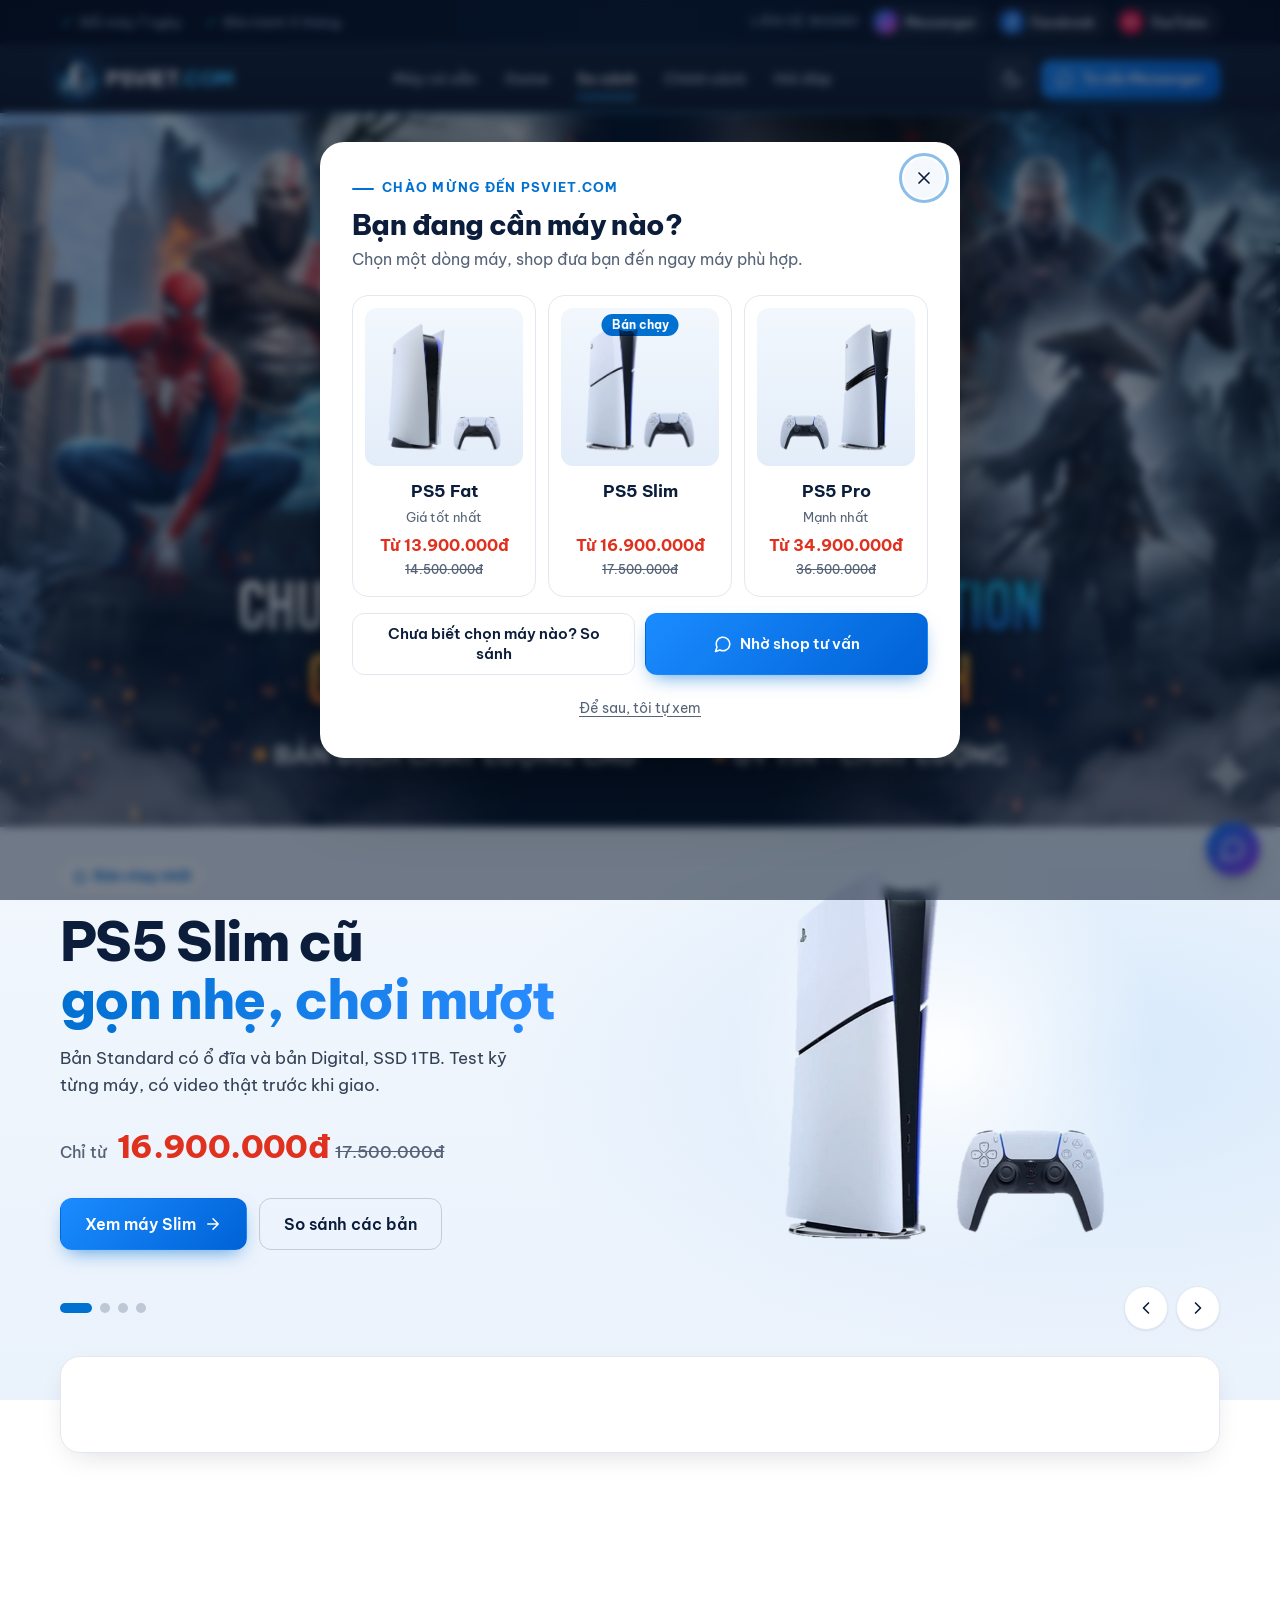
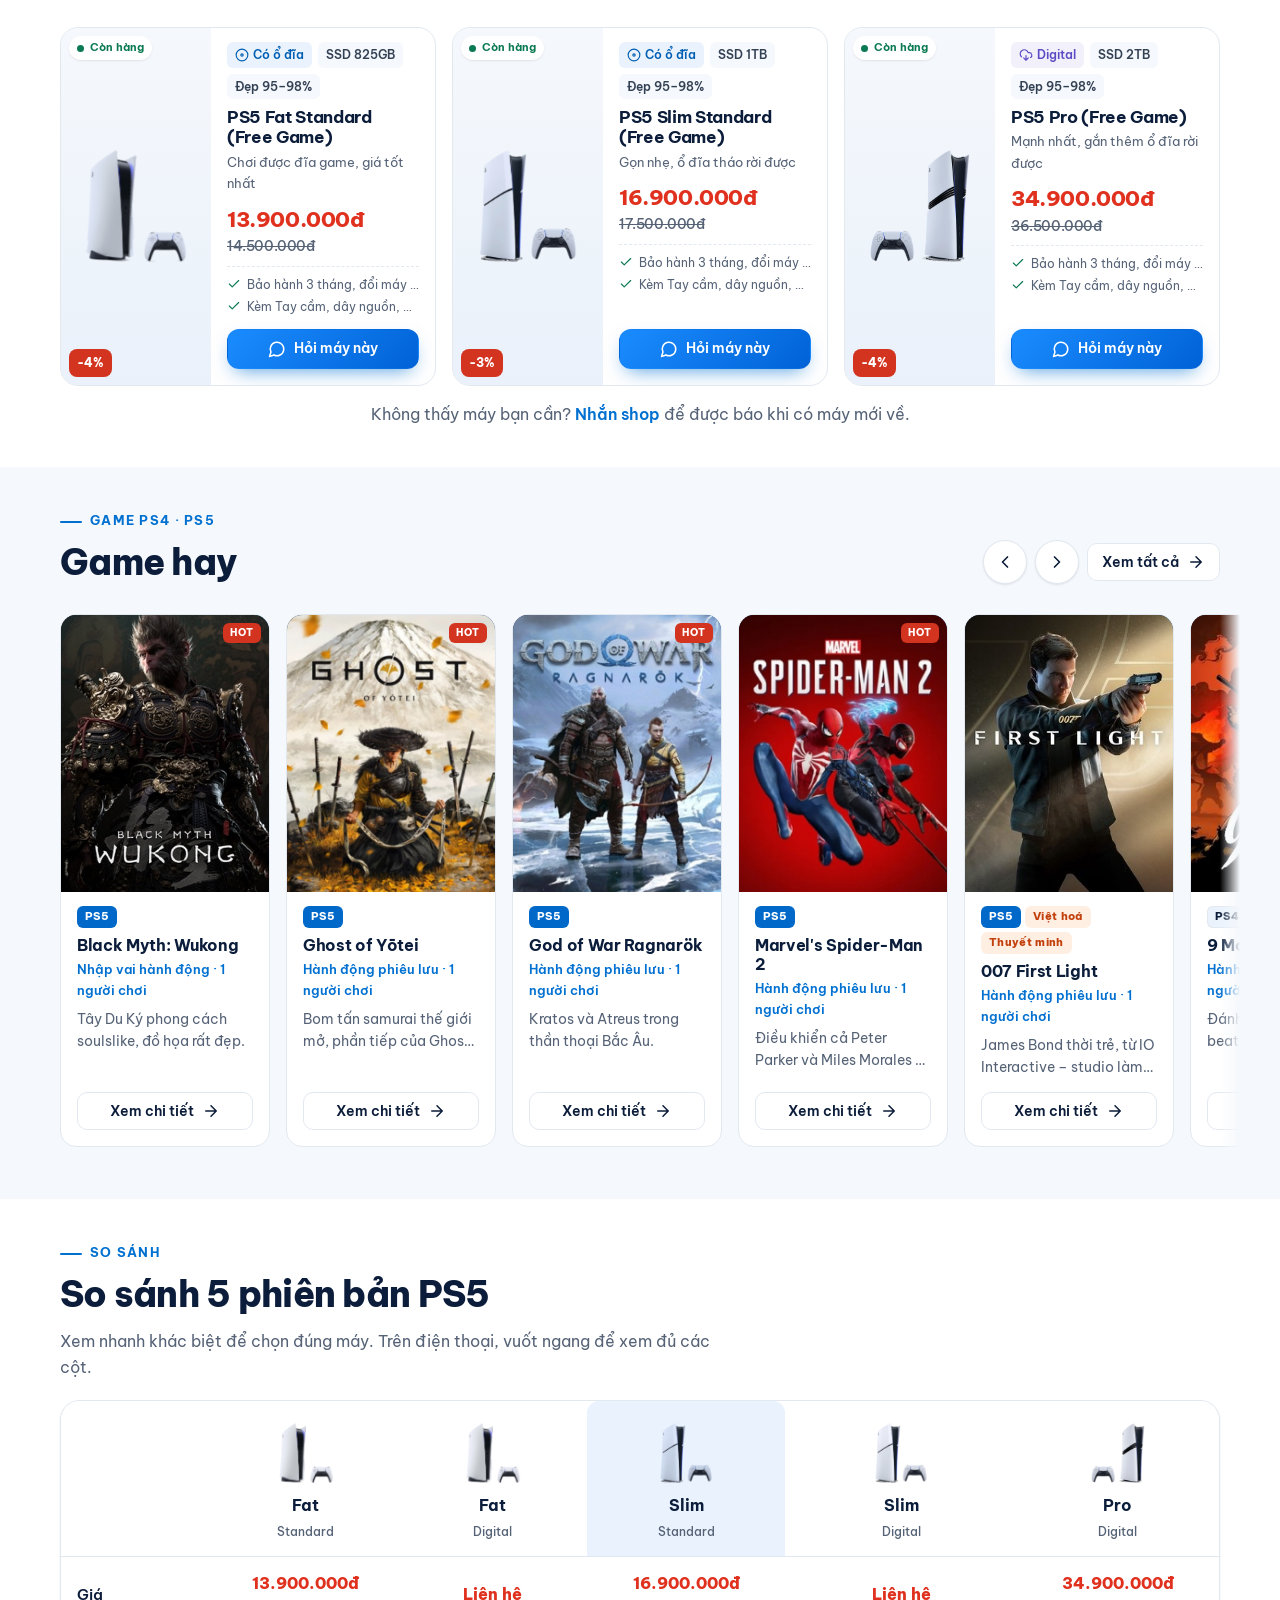
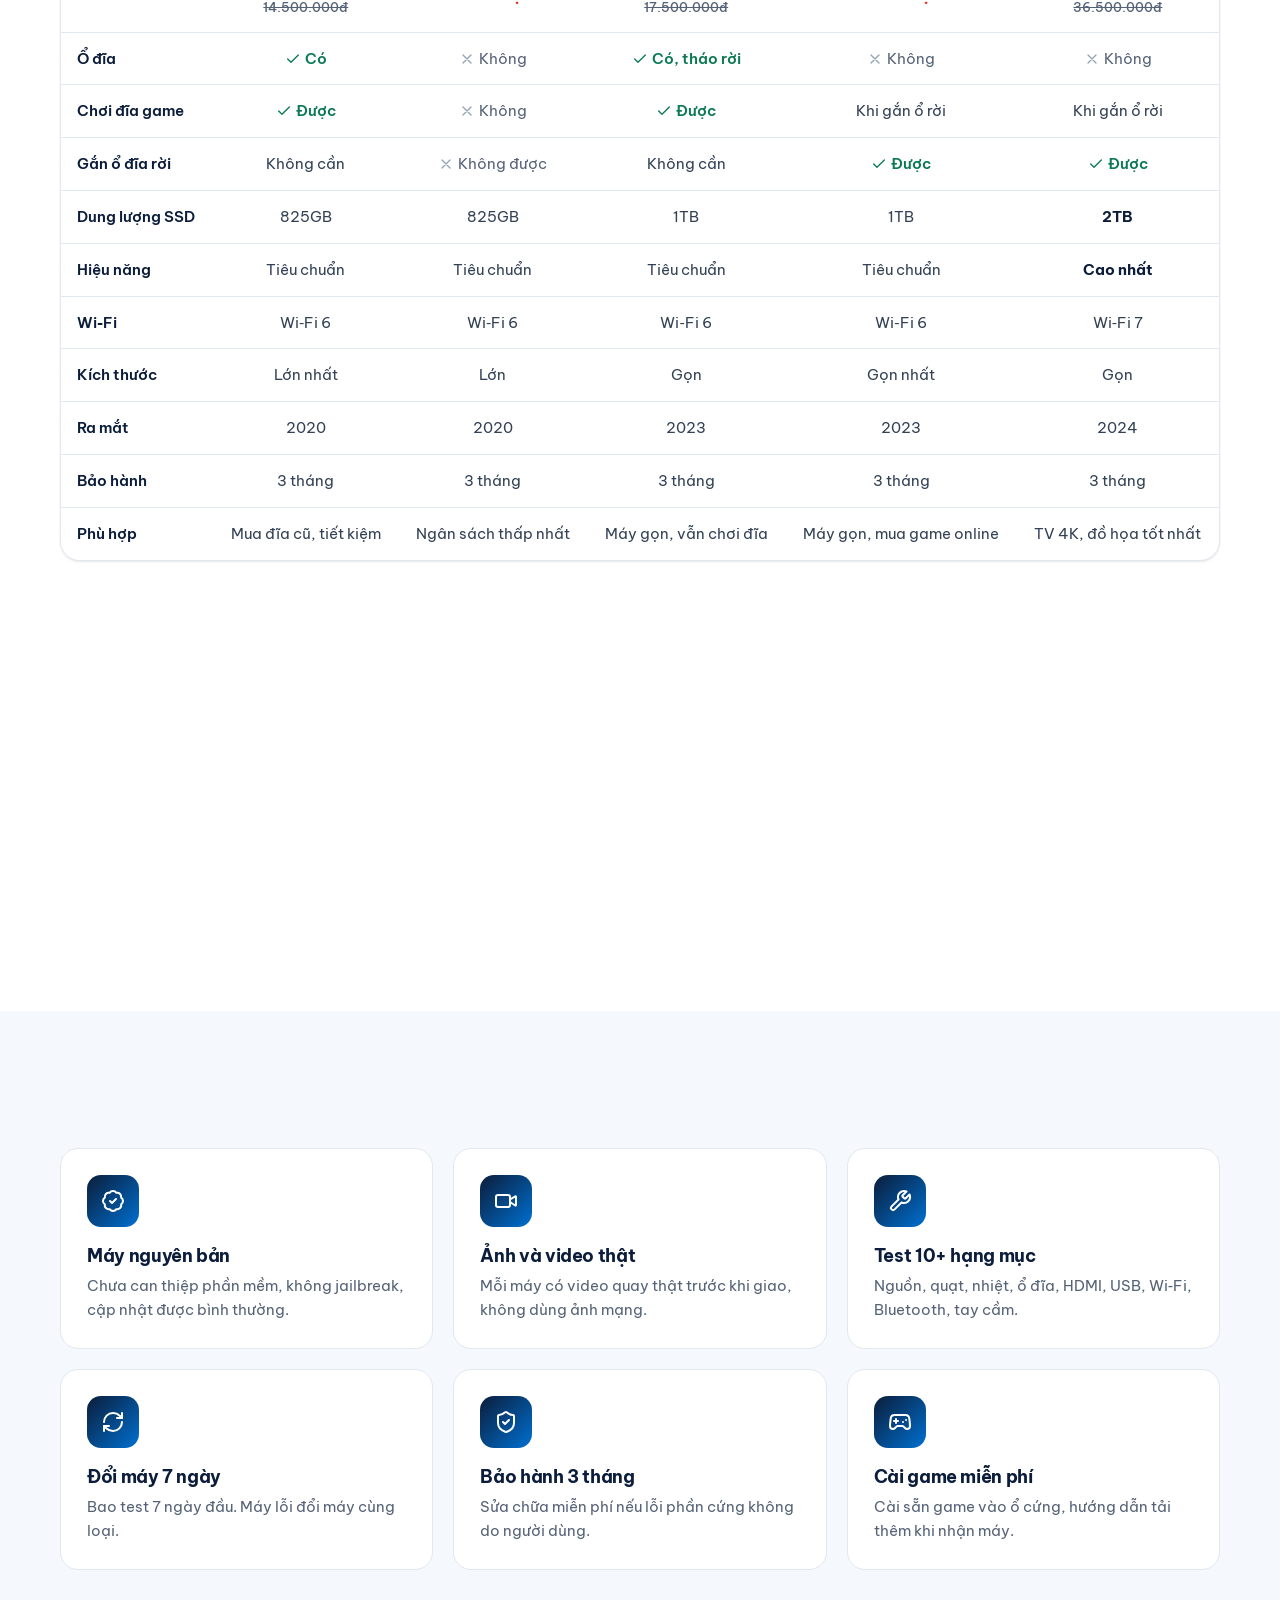
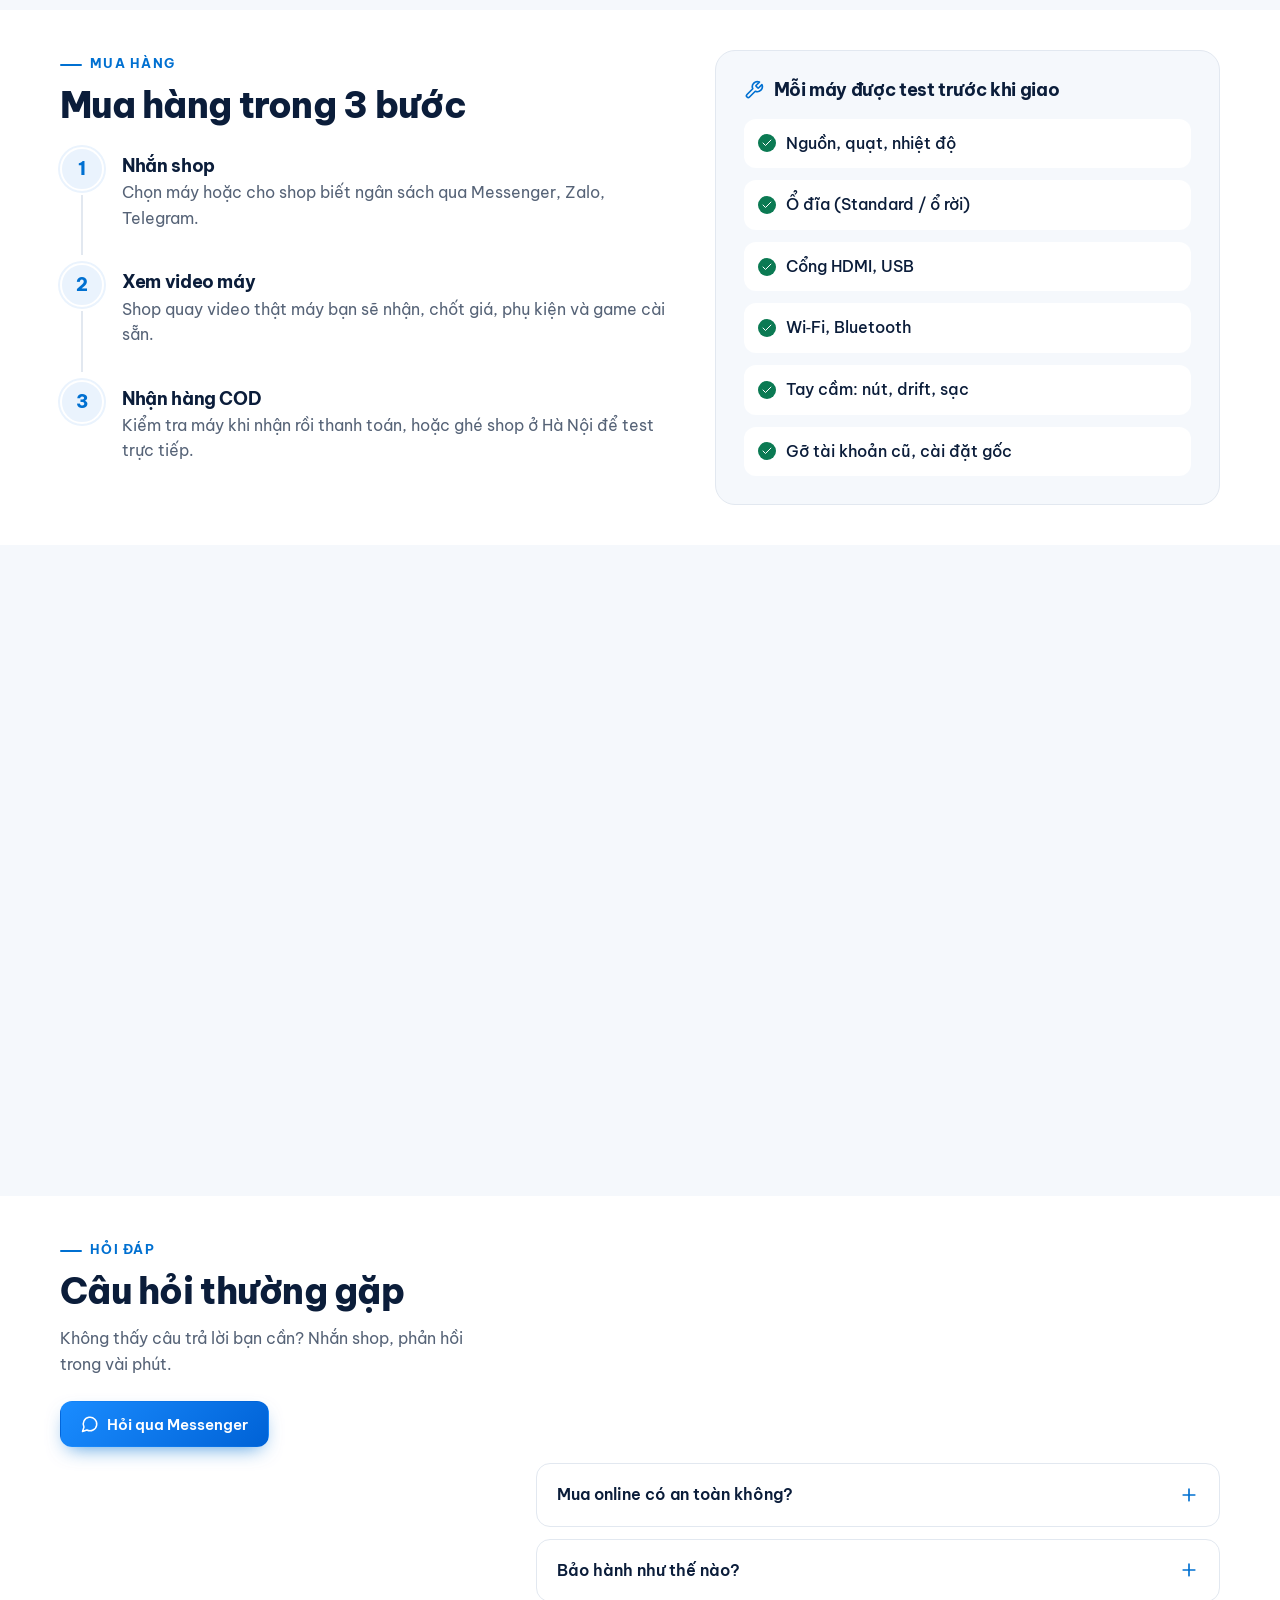
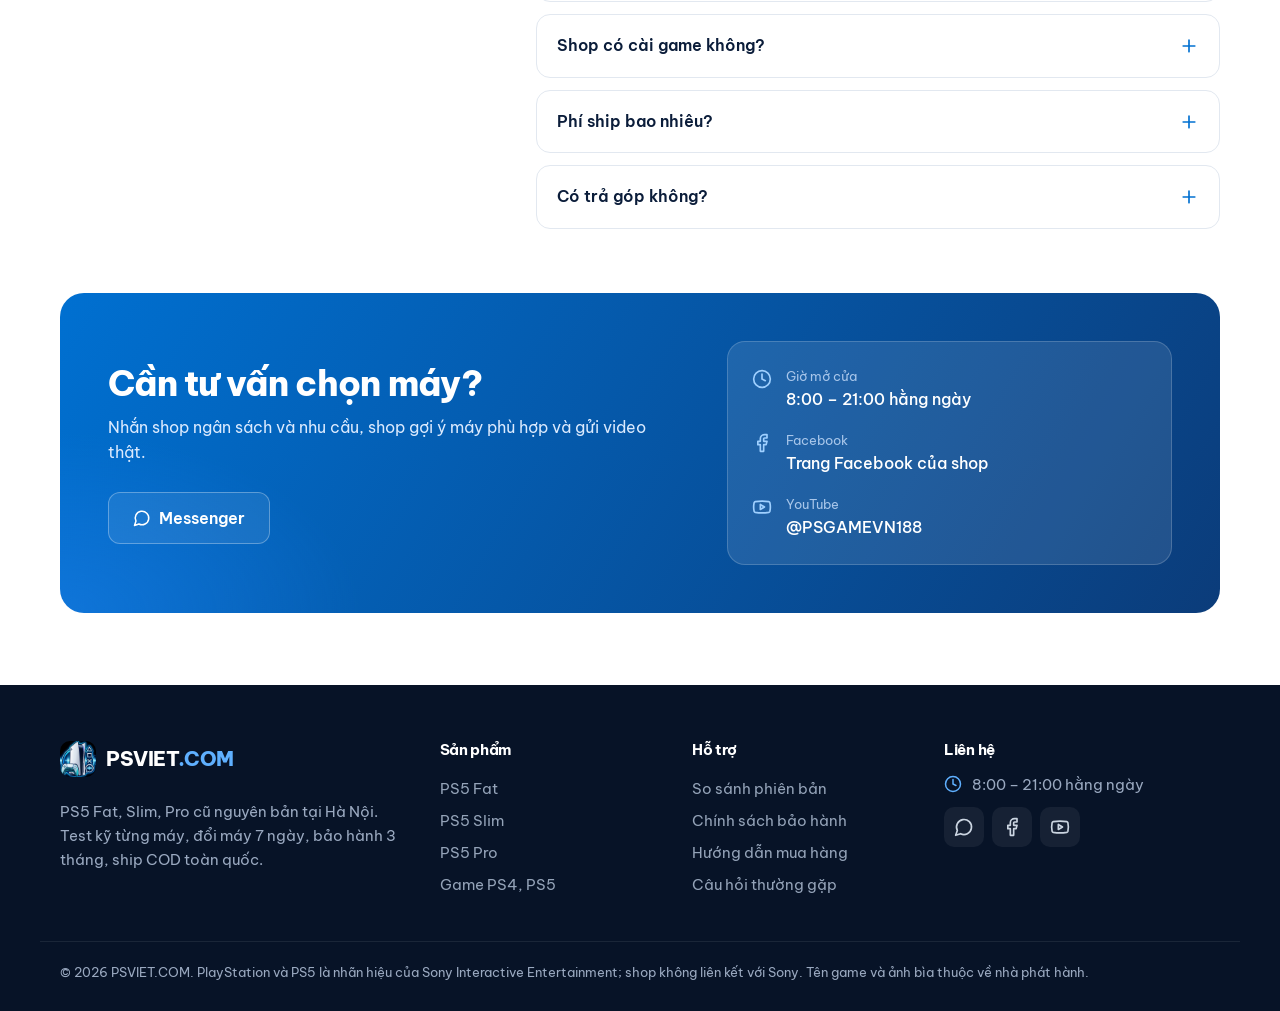
==== website/index.html @ 0099e74c "PSVIET.COM: website bán PS5 cũ, trang quản trị và module truyền thông - Website tĩnh (trang chủ, dan" ====
<!doctype html>
<html lang="vi">
<head>
  <meta charset="utf-8">
  <meta name="viewport" content="width=device-width, initial-scale=1">
  <title>PSVIET.COM – PS5 Fat, Slim, Pro cũ tại Hà Nội | Đổi 7 ngày, bảo hành 3 tháng</title>
  <meta name="description" content="PSVIET.COM bán PS5 Fat, PS5 Slim, PS5 Pro cũ nguyên bản tại Hà Nội. Đổi máy 7 ngày bao test, bảo hành 3 tháng, cài game miễn phí, ship COD toàn quốc.">
  <meta name="theme-color" content="#ffffff">
  <script>try{var t=localStorage.getItem('psviet-theme');if(t==='dark'||t==='light')document.documentElement.dataset.theme=t;}catch(e){}</script>
  <meta property="og:title" content="PSVIET.COM – PS5 Fat, Slim, Pro cũ tại Hà Nội">
  <meta property="og:description" content="Đổi máy 7 ngày bao test, bảo hành 3 tháng, cài game miễn phí, ship COD toàn quốc.">
  <meta property="og:type" content="website">
  <meta property="og:image" content="assets/brand/psviet-logo-512.png">
  <link rel="icon" href="assets/brand/psviet-mark-64.png" type="image/png">
  <link rel="apple-touch-icon" href="assets/brand/psviet-logo-512.png">
  <link rel="preconnect" href="https://fonts.googleapis.com">
  <link rel="preconnect" href="https://fonts.gstatic.com" crossorigin>
  <link href="https://fonts.googleapis.com/css2?family=Be+Vietnam+Pro:wght@400;500;600;700;800&display=swap" rel="stylesheet">
  <link rel="stylesheet" href="style.css">
</head>
<body>
<svg width="0" height="0" style="position:absolute" aria-hidden="true"><symbol id="i-check" viewBox="0 0 24 24" fill="none" stroke="currentColor" stroke-width="2" stroke-linecap="round" stroke-linejoin="round"><path d="M20 6 9 17l-5-5"/></symbol><symbol id="i-x" viewBox="0 0 24 24" fill="none" stroke="currentColor" stroke-width="2" stroke-linecap="round" stroke-linejoin="round"><path d="M18 6 6 18M6 6l12 12"/></symbol><symbol id="i-left" viewBox="0 0 24 24" fill="none" stroke="currentColor" stroke-width="2" stroke-linecap="round" stroke-linejoin="round"><path d="m15 18-6-6 6-6"/></symbol><symbol id="i-right" viewBox="0 0 24 24" fill="none" stroke="currentColor" stroke-width="2" stroke-linecap="round" stroke-linejoin="round"><path d="m9 18 6-6-6-6"/></symbol><symbol id="i-arrow" viewBox="0 0 24 24" fill="none" stroke="currentColor" stroke-width="2" stroke-linecap="round" stroke-linejoin="round"><path d="M5 12h14M12 5l7 7-7 7"/></symbol><symbol id="i-plus" viewBox="0 0 24 24" fill="none" stroke="currentColor" stroke-width="2" stroke-linecap="round" stroke-linejoin="round"><path d="M12 5v14M5 12h14"/></symbol><symbol id="i-menu" viewBox="0 0 24 24" fill="none" stroke="currentColor" stroke-width="2" stroke-linecap="round" stroke-linejoin="round"><path d="M4 7h16M4 12h16M4 17h16"/></symbol><symbol id="i-phone" viewBox="0 0 24 24" fill="none" stroke="currentColor" stroke-width="2" stroke-linecap="round" stroke-linejoin="round"><path d="M22 16.92v3a2 2 0 0 1-2.18 2 19.79 19.79 0 0 1-8.63-3.07 19.5 19.5 0 0 1-6-6 19.79 19.79 0 0 1-3.07-8.67A2 2 0 0 1 4.11 2h3a2 2 0 0 1 2 1.72c.13.96.36 1.9.7 2.81a2 2 0 0 1-.45 2.11L8.09 9.91a16 16 0 0 0 6 6l1.27-1.27a2 2 0 0 1 2.11-.45c.91.34 1.85.57 2.81.7A2 2 0 0 1 22 16.92z"/></symbol><symbol id="i-chat" viewBox="0 0 24 24" fill="none" stroke="currentColor" stroke-width="2" stroke-linecap="round" stroke-linejoin="round"><path d="M7.9 20A9 9 0 1 0 4 16.1L2 22Z"/></symbol><symbol id="i-zalo" viewBox="0 0 24 24" fill="none" stroke="currentColor" stroke-width="2" stroke-linecap="round" stroke-linejoin="round"><path d="M21 11.5a8.4 8.4 0 0 1-9 8.4 9.6 9.6 0 0 1-3.6-.7L3 21l1.6-4.5A8.1 8.1 0 0 1 3 11.5 8.6 8.6 0 0 1 12 3a8.6 8.6 0 0 1 9 8.5z"/><path d="M8 9.5h3.5L8 14h3.5M14 9.5V14"/></symbol><symbol id="i-send" viewBox="0 0 24 24" fill="none" stroke="currentColor" stroke-width="2" stroke-linecap="round" stroke-linejoin="round"><path d="m22 2-7 20-4-9-9-4Z"/><path d="M22 2 11 13"/></symbol><symbol id="i-shield" viewBox="0 0 24 24" fill="none" stroke="currentColor" stroke-width="2" stroke-linecap="round" stroke-linejoin="round"><path d="M20 13c0 5-3.5 7.5-7.66 8.95a1 1 0 0 1-.67-.01C7.5 20.5 4 18 4 13V6a1 1 0 0 1 1-1c2 0 4.5-1.2 6.24-2.72a1.17 1.17 0 0 1 1.52 0C14.51 3.81 17 5 19 5a1 1 0 0 1 1 1z"/><path d="m9 12 2 2 4-4"/></symbol><symbol id="i-swap" viewBox="0 0 24 24" fill="none" stroke="currentColor" stroke-width="2" stroke-linecap="round" stroke-linejoin="round"><path d="M3 12a9 9 0 0 1 9-9 9.75 9.75 0 0 1 6.74 2.74L21 8"/><path d="M21 3v5h-5"/><path d="M21 12a9 9 0 0 1-9 9 9.75 9.75 0 0 1-6.74-2.74L3 16"/><path d="M8 16H3v5"/></symbol><symbol id="i-truck" viewBox="0 0 24 24" fill="none" stroke="currentColor" stroke-width="2" stroke-linecap="round" stroke-linejoin="round"><path d="M14 18V6a2 2 0 0 0-2-2H4a2 2 0 0 0-2 2v11a1 1 0 0 0 1 1h2"/><path d="M15 18H9"/><path d="M19 18h2a1 1 0 0 0 1-1v-3.65a1 1 0 0 0-.22-.62l-3.48-4.35A1 1 0 0 0 17.52 8H14"/><circle cx="7" cy="18" r="2"/><circle cx="17" cy="18" r="2"/></symbol><symbol id="i-gamepad" viewBox="0 0 24 24" fill="none" stroke="currentColor" stroke-width="2" stroke-linecap="round" stroke-linejoin="round"><path d="M6 11h4M8 9v4M15 12h.01M18 10h.01"/><path d="M17.32 5H6.68a4 4 0 0 0-3.98 3.59C2.6 9.42 2 14.46 2 16a3 3 0 0 0 3 3c1 0 1.5-.5 2-1l1.41-1.41A2 2 0 0 1 9.83 16h4.34a2 2 0 0 1 1.41.59L17 18c.5.5 1 1 2 1a3 3 0 0 0 3-3c0-1.55-.6-6.58-.69-7.26A4 4 0 0 0 17.32 5z"/></symbol><symbol id="i-pin" viewBox="0 0 24 24" fill="none" stroke="currentColor" stroke-width="2" stroke-linecap="round" stroke-linejoin="round"><path d="M20 10c0 5-5.54 10.19-7.4 11.8a1 1 0 0 1-1.2 0C9.54 20.19 4 15 4 10a8 8 0 0 1 16 0"/><circle cx="12" cy="10" r="3"/></symbol><symbol id="i-clock" viewBox="0 0 24 24" fill="none" stroke="currentColor" stroke-width="2" stroke-linecap="round" stroke-linejoin="round"><circle cx="12" cy="12" r="10"/><path d="M12 6v6l4 2"/></symbol><symbol id="i-search" viewBox="0 0 24 24" fill="none" stroke="currentColor" stroke-width="2" stroke-linecap="round" stroke-linejoin="round"><circle cx="11" cy="11" r="8"/><path d="m21 21-4.3-4.3"/></symbol><symbol id="i-disc" viewBox="0 0 24 24" fill="none" stroke="currentColor" stroke-width="2" stroke-linecap="round" stroke-linejoin="round"><circle cx="12" cy="12" r="10"/><circle cx="12" cy="12" r="2"/></symbol><symbol id="i-cloud" viewBox="0 0 24 24" fill="none" stroke="currentColor" stroke-width="2" stroke-linecap="round" stroke-linejoin="round"><path d="M12 13v8M8 17l4 4 4-4"/><path d="M4.39 15.27A7 7 0 1 1 15.71 8h1.79a4.5 4.5 0 0 1 2.44 8.28"/></symbol><symbol id="i-youtube" viewBox="0 0 24 24" fill="none" stroke="currentColor" stroke-width="2" stroke-linecap="round" stroke-linejoin="round"><path d="M2.5 17a24.12 24.12 0 0 1 0-10 2 2 0 0 1 1.4-1.4 49.56 49.56 0 0 1 16.2 0A2 2 0 0 1 21.5 7a24.12 24.12 0 0 1 0 10 2 2 0 0 1-1.4 1.4 49.55 49.55 0 0 1-16.2 0A2 2 0 0 1 2.5 17"/><path d="m10 15 5-3-5-3z"/></symbol><symbol id="i-facebook" viewBox="0 0 24 24" fill="none" stroke="currentColor" stroke-width="2" stroke-linecap="round" stroke-linejoin="round"><path d="M18 2h-3a5 5 0 0 0-5 5v3H7v4h3v8h4v-8h3l1-4h-4V7a1 1 0 0 1 1-1h3z"/></symbol><symbol id="i-star" viewBox="0 0 24 24" fill="none" stroke="currentColor" stroke-width="2" stroke-linecap="round" stroke-linejoin="round"><path d="M11.53 2.3a.53.53 0 0 1 .95 0l2.31 4.68a2.12 2.12 0 0 0 1.6 1.16l5.16.76a.53.53 0 0 1 .3.9l-3.74 3.64a2.12 2.12 0 0 0-.61 1.88l.88 5.14a.53.53 0 0 1-.77.56l-4.62-2.43a2.12 2.12 0 0 0-1.97 0L6.4 21.01a.53.53 0 0 1-.77-.56l.88-5.14a2.12 2.12 0 0 0-.61-1.88L2.16 9.8a.53.53 0 0 1 .3-.9l5.16-.76a2.12 2.12 0 0 0 1.6-1.16z"/></symbol><symbol id="i-video" viewBox="0 0 24 24" fill="none" stroke="currentColor" stroke-width="2" stroke-linecap="round" stroke-linejoin="round"><path d="m16 13 5.22 3.48a.5.5 0 0 0 .78-.42V7.87a.5.5 0 0 0-.75-.43L16 10.5"/><rect x="2" y="6" width="14" height="12" rx="2"/></symbol><symbol id="i-badge" viewBox="0 0 24 24" fill="none" stroke="currentColor" stroke-width="2" stroke-linecap="round" stroke-linejoin="round"><path d="M3.85 8.62a4 4 0 0 1 4.78-4.77 4 4 0 0 1 6.74 0 4 4 0 0 1 4.78 4.78 4 4 0 0 1 0 6.74 4 4 0 0 1-4.77 4.78 4 4 0 0 1-6.75 0 4 4 0 0 1-4.78-4.77 4 4 0 0 1 0-6.76Z"/><path d="m9 12 2 2 4-4"/></symbol><symbol id="i-wrench" viewBox="0 0 24 24" fill="none" stroke="currentColor" stroke-width="2" stroke-linecap="round" stroke-linejoin="round"><path d="M14.7 6.3a1 1 0 0 0 0 1.4l1.6 1.6a1 1 0 0 0 1.4 0l3.77-3.77a6 6 0 0 1-7.94 7.94l-6.91 6.91a2.12 2.12 0 0 1-3-3l6.91-6.91a6 6 0 0 1 7.94-7.94l-3.76 3.76z"/></symbol><symbol id="i-copy" viewBox="0 0 24 24" fill="none" stroke="currentColor" stroke-width="2" stroke-linecap="round" stroke-linejoin="round"><rect x="8" y="8" width="14" height="14" rx="2"/><path d="M4 16c-1.1 0-2-.9-2-2V4c0-1.1.9-2 2-2h10c1.1 0 2 .9 2 2"/></symbol><symbol id="i-sun" viewBox="0 0 24 24" fill="none" stroke="currentColor" stroke-width="2" stroke-linecap="round" stroke-linejoin="round"><circle cx="12" cy="12" r="4"/><path d="M12 2v2M12 20v2M4.93 4.93l1.41 1.41M17.66 17.66l1.41 1.41M2 12h2M20 12h2M6.34 17.66l-1.41 1.41M19.07 4.93l-1.41 1.41"/></symbol><symbol id="i-moon" viewBox="0 0 24 24" fill="none" stroke="currentColor" stroke-width="2" stroke-linecap="round" stroke-linejoin="round"><path d="M12 3a6 6 0 0 0 9 9 9 9 0 1 1-9-9Z"/></symbol><symbol id="i-zap" viewBox="0 0 24 24" fill="none" stroke="currentColor" stroke-width="2" stroke-linecap="round" stroke-linejoin="round"><path d="M4 14a1 1 0 0 1-.78-1.63l9.9-10.2a.5.5 0 0 1 .86.46l-1.92 6.02A1 1 0 0 0 13 10h7a1 1 0 0 1 .78 1.63l-9.9 10.2a.5.5 0 0 1-.86-.46l1.92-6.02A1 1 0 0 0 11 14z"/></symbol></svg>
<div class="topbar">
  <div class="container topbar-inner">
    <div class="topbar-promise">
      <span><svg class="i" aria-hidden="true"><use href="#i-check"/></svg>Đổi máy 7 ngày</span>
      <span><svg class="i" aria-hidden="true"><use href="#i-check"/></svg>Bảo hành 3 tháng</span>
      <span><svg class="i" aria-hidden="true"><use href="#i-check"/></svg>Ship COD toàn quốc</span>
    </div>
    <nav class="topbar-contact" aria-label="Liên hệ nhanh">
      <span class="tc-label">Liên hệ nhanh</span>
      <a class="tc tc-phone" href="tel:[SĐT]" data-link="tel" data-hide-empty><span class="tc-ic"><svg class="i" aria-hidden="true"><use href="#i-phone"/></svg></span><span class="tc-text" data-text="phone">Hotline</span></a>
      <a class="tc tc-zalo" href="https://zalo.me/[SĐT]" data-link="zalo" data-hide-empty target="_blank" rel="noopener"><span class="tc-ic"><svg class="i" aria-hidden="true"><use href="#i-zalo"/></svg></span><span class="tc-text">Zalo</span></a>
      <a class="tc tc-msg" href="https://m.me/[username-page]" data-link="messenger" data-hide-empty target="_blank" rel="noopener"><span class="tc-ic"><svg class="i" aria-hidden="true"><use href="#i-chat"/></svg></span><span class="tc-text">Messenger</span></a>
      <a class="tc tc-fb" href="[link-facebook]" data-link="facebook" data-hide-empty target="_blank" rel="noopener"><span class="tc-ic"><svg class="i" aria-hidden="true"><use href="#i-facebook"/></svg></span><span class="tc-text">Facebook</span></a>
      <a class="tc tc-tele" href="https://t.me/[username]" data-link="telegram" data-hide-empty target="_blank" rel="noopener"><span class="tc-ic"><svg class="i" aria-hidden="true"><use href="#i-send"/></svg></span><span class="tc-text">Telegram</span></a>
      <a class="tc tc-yt" href="[link-youtube]" data-link="youtube" data-hide-empty target="_blank" rel="noopener"><span class="tc-ic"><svg class="i" aria-hidden="true"><use href="#i-youtube"/></svg></span><span class="tc-text">YouTube</span></a>
    </nav>
  </div>
</div>
<header class="site-header">
  <div class="container header-inner">
    <a class="logo" href="#" aria-label="PSVIET.COM – trang chủ"><img src="assets/brand/psviet-mark-192.png" alt="" width="36" height="36"><span>PSVIET<em>.COM</em></span></a>
    <nav class="main-nav" id="main-nav" aria-label="Menu chính">
        <a href="#may">Máy có sẵn</a>
        <a href="games.html">Game</a>
        <a href="#so-sanh">So sánh</a>
        <a href="#chinh-sach">Chính sách</a>
        <a href="#faq">Hỏi đáp</a>
    </nav>
    <div class="header-cta">
      <button class="theme-toggle" type="button" aria-label="Chuyển giao diện sáng/tối"><svg class="i i-moon" aria-hidden="true"><use href="#i-moon"/></svg><svg class="i i-sun" aria-hidden="true"><use href="#i-sun"/></svg></button>
      <a class="btn primary sm" href="https://zalo.me/[SĐT]" data-link="zalo" data-fallback="messenger"><svg class="i" aria-hidden="true"><use href="#i-zalo"/></svg><span>Tư vấn Zalo</span></a>
      <button class="menu-toggle" type="button" aria-label="Mở menu" aria-expanded="false" aria-controls="main-nav"><svg class="i" aria-hidden="true"><use href="#i-menu"/></svg></button>
    </div>
  </div>
</header>

<main>
  <section class="brand-banner" aria-label="Giới thiệu PSVIET.COM">
    <img src="assets/brand/psviet-banner-v2-1920.jpg" srcset="assets/brand/psviet-banner-v2-960.jpg 960w, assets/brand/psviet-banner-v2-1920.jpg 1920w" sizes="(min-width: 1440px) 1440px, 100vw" width="1920" height="1071" alt="PSVIET.COM – Chuyên máy chơi game PlayStation">
  </section>

  <section class="hero" aria-roledescription="carousel" aria-label="Sản phẩm nổi bật">
    <div class="slides" id="slides">
      <div class="slide" aria-roledescription="slide" aria-label="1 / 4">
        <div class="container slide-inner">
          <div class="slide-text">
            <span class="pill"><svg class="i" aria-hidden="true"><use href="#i-star"/></svg>Bán chạy nhất</span>
            <h1>PS5 Slim cũ<br><span class="hl">gọn nhẹ, chơi mượt</span></h1>
            <p>Bản Standard có ổ đĩa và bản Digital, SSD 1TB. Test kỹ từng máy, có video thật trước khi giao.</p>
            <div class="slide-price"><span>Chỉ từ</span><strong data-from="slim">16.900.000đ</strong></div>
            <div class="slide-cta">
              <a class="btn primary lg" href="#may" data-jump="slim">Xem máy Slim <svg class="i" aria-hidden="true"><use href="#i-arrow"/></svg></a>
              <a class="btn ghost lg" href="#so-sanh">So sánh các bản</a>
            </div>
          </div>
          <div class="slide-media"><img src="assets/may/ps5-slim.png" alt="PS5 Slim"></div>
        </div>
      </div>
      <div class="slide" aria-roledescription="slide" aria-label="2 / 4">
        <div class="container slide-inner">
          <div class="slide-text">
            <span class="pill"><svg class="i" aria-hidden="true"><use href="#i-zap"/></svg>Mạnh nhất</span>
            <h2>PS5 Pro cũ<br><span class="hl">đồ họa đẹp nhất</span></h2>
            <p>SSD 2TB, hình ảnh nét và mượt hơn trên TV 4K. Gắn thêm ổ đĩa rời được.</p>
            <div class="slide-price"><span>Chỉ từ</span><strong data-from="pro">34.900.000đ</strong></div>
            <div class="slide-cta">
              <a class="btn primary lg" href="#may" data-jump="pro">Xem máy Pro <svg class="i" aria-hidden="true"><use href="#i-arrow"/></svg></a>
              <a class="btn ghost lg" href="#so-sanh">So sánh các bản</a>
            </div>
          </div>
          <div class="slide-media"><img src="assets/may/ps5-pro.png" alt="PS5 Pro" loading="lazy"></div>
        </div>
      </div>
      <div class="slide" aria-roledescription="slide" aria-label="3 / 4">
        <div class="container slide-inner">
          <div class="slide-text">
            <span class="pill"><svg class="i" aria-hidden="true"><use href="#i-badge"/></svg>Giá tốt nhất</span>
            <h2>PS5 Fat cũ<br><span class="hl">giá mềm, chơi đủ game</span></h2>
            <p>Bản đầu tiên, tản nhiệt tốt, SSD 825GB. Lựa chọn tiết kiệm cho người mới.</p>
            <div class="slide-price"><span>Chỉ từ</span><strong data-from="fat">13.900.000đ</strong></div>
            <div class="slide-cta">
              <a class="btn primary lg" href="#may" data-jump="fat">Xem máy Fat <svg class="i" aria-hidden="true"><use href="#i-arrow"/></svg></a>
              <a class="btn ghost lg" href="#so-sanh">So sánh các bản</a>
            </div>
          </div>
          <div class="slide-media"><img src="assets/may/ps5-fat.png" alt="PS5 Fat" loading="lazy"></div>
        </div>
      </div>
      <div class="slide" aria-roledescription="slide" aria-label="4 / 4">
        <div class="container slide-inner">
          <div class="slide-text">
            <span class="pill"><svg class="i" aria-hidden="true"><use href="#i-gamepad"/></svg>Game hot PS4 · PS5</span>
            <h2>Mua máy là có game<br><span class="hl">cài sẵn miễn phí</span></h2>
            <p>Ghost of Yōtei, Spider-Man 2, God of War Ragnarök, Black Myth: Wukong và nhiều game hot khác.</p>
            <div class="slide-cta">
              <a class="btn primary lg" href="games.html">Xem danh sách game <svg class="i" aria-hidden="true"><use href="#i-arrow"/></svg></a>
            </div>
          </div>
          <div class="slide-media covers">
            <img src="assets/games/ghost-of-yotei.jpg" alt="Ghost of Yōtei" loading="lazy">
            <img src="assets/games/spider-man-2.jpg" alt="Marvel's Spider-Man 2" loading="lazy">
            <img src="assets/games/god-of-war-ragnarok.jpg" alt="God of War Ragnarök" loading="lazy">
            <img src="assets/games/black-myth-wukong.jpg" alt="Black Myth: Wukong" loading="lazy">
          </div>
        </div>
      </div>
    </div>
    <div class="container slider-ui">
      <div class="dots"></div>
      <div class="arrows">
        <button class="slide-nav prev" type="button" aria-label="Slide trước"><svg class="i" aria-hidden="true"><use href="#i-left"/></svg></button>
        <button class="slide-nav next" type="button" aria-label="Slide sau"><svg class="i" aria-hidden="true"><use href="#i-right"/></svg></button>
      </div>
    </div>
  </section>

  <div class="container">
    <ul class="trust" id="trust"></ul>
  </div>

  <section id="may" class="section">
    <div class="container">
      <div class="section-head row">
        <div>
          <span class="eyebrow">Sản phẩm</span>
          <h2>PS5 có sẵn tại shop</h2>
          <p>Chưa biết chọn máy nào? <button class="link-btn" type="button" data-open-picker>Để shop gợi ý <svg class="i" aria-hidden="true"><use href="#i-arrow"/></svg></button></p>
        </div>
      </div>
      <div class="products" id="products"></div>
      <p class="more">Không thấy máy bạn cần? <a href="https://m.me/[username-page]" data-link="messenger">Nhắn shop</a> để được báo khi có máy mới về.</p>
    </div>
  </section>

  <section id="game-hot" class="section alt">
    <div class="container">
      <div class="section-head row">
        <div><span class="eyebrow">Game PS4 · PS5</span><h2>Game hay</h2></div>
        <div class="gs-nav">
          <button class="slide-nav" type="button" data-gs="-1" aria-label="Game trước"><svg class="i" aria-hidden="true"><use href="#i-left"/></svg></button>
          <button class="slide-nav" type="button" data-gs="1" aria-label="Game tiếp"><svg class="i" aria-hidden="true"><use href="#i-right"/></svg></button>
          <a class="btn outline sm" href="games.html">Xem tất cả <svg class="i" aria-hidden="true"><use href="#i-arrow"/></svg></a>
        </div>
      </div>
      <div class="game-slider" id="game-slider" aria-label="Danh sách game"></div>
    </div>
  </section>

  <section id="so-sanh" class="section">
    <div class="container">
      <div class="section-head">
        <span class="eyebrow">So sánh</span>
        <h2>So sánh 5 phiên bản PS5</h2>
        <p>Xem nhanh khác biệt để chọn đúng máy. Trên điện thoại, vuốt ngang để xem đủ các cột.</p>
      </div>
      <div class="table-wrap">
        <table class="compare">
          <thead>
            <tr>
              <th scope="col"><span class="sr-only">Thông số</span></th>
              <th scope="col"><img src="assets/may/ps5-fat.png" alt=""><b>Fat</b><small>Standard</small></th>
              <th scope="col"><img src="assets/may/ps5-fat.png" alt=""><b>Fat</b><small>Digital</small></th>
              <th scope="col" class="col-hl"><img src="assets/may/ps5-slim.png" alt=""><b>Slim</b><small>Standard</small></th>
              <th scope="col"><img src="assets/may/ps5-slim.png" alt=""><b>Slim</b><small>Digital</small></th>
              <th scope="col"><img src="assets/may/ps5-pro.png" alt=""><b>Pro</b><small>Digital</small></th>
            </tr>
          </thead>
          <tbody>
            <tr class="price-row"><th scope="row">Giá</th><td data-price="fat:disc">13.900.000đ</td><td data-price="fat:digital">13.900.000đ</td><td data-price="slim:disc">16.900.000đ</td><td data-price="slim:digital">16.900.000đ</td><td data-price="pro">34.900.000đ</td></tr>
            <tr><th scope="row">Ổ đĩa</th><td class="yes"><svg class="i" aria-hidden="true"><use href="#i-check"/></svg><span>Có</span></td><td class="no"><svg class="i" aria-hidden="true"><use href="#i-x"/></svg><span>Không</span></td><td class="yes"><svg class="i" aria-hidden="true"><use href="#i-check"/></svg><span>Có, tháo rời</span></td><td class="no"><svg class="i" aria-hidden="true"><use href="#i-x"/></svg><span>Không</span></td><td class="no"><svg class="i" aria-hidden="true"><use href="#i-x"/></svg><span>Không</span></td></tr>
            <tr><th scope="row">Chơi đĩa game</th><td class="yes"><svg class="i" aria-hidden="true"><use href="#i-check"/></svg><span>Được</span></td><td class="no"><svg class="i" aria-hidden="true"><use href="#i-x"/></svg><span>Không</span></td><td class="yes"><svg class="i" aria-hidden="true"><use href="#i-check"/></svg><span>Được</span></td><td>Khi gắn ổ rời</td><td>Khi gắn ổ rời</td></tr>
            <tr><th scope="row">Gắn ổ đĩa rời</th><td>Không cần</td><td class="no"><svg class="i" aria-hidden="true"><use href="#i-x"/></svg><span>Không được</span></td><td>Không cần</td><td class="yes"><svg class="i" aria-hidden="true"><use href="#i-check"/></svg><span>Được</span></td><td class="yes"><svg class="i" aria-hidden="true"><use href="#i-check"/></svg><span>Được</span></td></tr>
            <tr><th scope="row">Dung lượng SSD</th><td>825GB</td><td>825GB</td><td>1TB</td><td>1TB</td><td><b>2TB</b></td></tr>
            <tr><th scope="row">Hiệu năng</th><td>Tiêu chuẩn</td><td>Tiêu chuẩn</td><td>Tiêu chuẩn</td><td>Tiêu chuẩn</td><td><b>Cao nhất</b></td></tr>
            <tr><th scope="row">Wi‑Fi</th><td>Wi‑Fi 6</td><td>Wi‑Fi 6</td><td>Wi‑Fi 6</td><td>Wi‑Fi 6</td><td>Wi‑Fi 7</td></tr>
            <tr><th scope="row">Kích thước</th><td>Lớn nhất</td><td>Lớn</td><td>Gọn</td><td>Gọn nhất</td><td>Gọn</td></tr>
            <tr><th scope="row">Ra mắt</th><td>2020</td><td>2020</td><td>2023</td><td>2023</td><td>2024</td></tr>
            <tr><th scope="row">Bảo hành</th><td>3 tháng</td><td>3 tháng</td><td>3 tháng</td><td>3 tháng</td><td>3 tháng</td></tr>
            <tr><th scope="row">Phù hợp</th><td>Mua đĩa cũ, tiết kiệm</td><td>Ngân sách thấp nhất</td><td>Máy gọn, vẫn chơi đĩa</td><td>Máy gọn, mua game online</td><td>TV 4K, đồ họa tốt nhất</td></tr>
          </tbody>
        </table>
      </div>
      <p class="tip"><svg class="i" aria-hidden="true"><use href="#i-zap"/></svg><span><b>Mẹo:</b> đĩa game cũ thường rẻ hơn bản tải về và bán lại được. Nếu hay mua game, nên chọn bản có ổ đĩa.</span></p>
    </div>
  </section>

  <section class="section tight">
    <div class="container">
      <a class="game-band" href="games.html">
        <div class="game-band-text">
          <span class="eyebrow light">Cài game miễn phí</span>
          <h2>Mua máy xong là chơi ngay</h2>
          <p>Shop cài sẵn game vào ổ cứng trước khi giao. Xem các game PS4, PS5 đang hot.</p>
          <span class="btn light">Xem danh sách game <svg class="i" aria-hidden="true"><use href="#i-arrow"/></svg></span>
        </div>
        <div class="game-band-covers">
          <img src="assets/games/ghost-of-yotei.jpg" alt="" loading="lazy">
          <img src="assets/games/black-myth-wukong.jpg" alt="" loading="lazy">
          <img src="assets/games/spider-man-2.jpg" alt="" loading="lazy">
          <img src="assets/games/the-last-of-us-part-2.jpg" alt="" loading="lazy">
          <img src="assets/games/the-witcher-3.jpg" alt="" loading="lazy">
        </div>
      </a>
    </div>
  </section>

  <section id="cam-ket" class="section alt">
    <div class="container">
      <div class="section-head center">
        <span class="eyebrow">Vì sao chọn PSVIET.COM</span>
        <h2>Mua máy cũ mà yên tâm như máy mới</h2>
      </div>
      <div class="features">
        <div class="feature"><span class="f-ic"><svg class="i" aria-hidden="true"><use href="#i-badge"/></svg></span><h3>Máy nguyên bản</h3><p>Chưa can thiệp phần mềm, không jailbreak, cập nhật được bình thường.</p></div>
        <div class="feature"><span class="f-ic"><svg class="i" aria-hidden="true"><use href="#i-video"/></svg></span><h3>Ảnh và video thật</h3><p>Mỗi máy có video quay thật trước khi giao, không dùng ảnh mạng.</p></div>
        <div class="feature"><span class="f-ic"><svg class="i" aria-hidden="true"><use href="#i-wrench"/></svg></span><h3>Test 10+ hạng mục</h3><p>Nguồn, quạt, nhiệt, ổ đĩa, HDMI, USB, Wi‑Fi, Bluetooth, tay cầm.</p></div>
        <div class="feature"><span class="f-ic"><svg class="i" aria-hidden="true"><use href="#i-swap"/></svg></span><h3>Đổi máy 7 ngày</h3><p>Bao test 7 ngày đầu. Máy lỗi đổi máy cùng loại.</p></div>
        <div class="feature"><span class="f-ic"><svg class="i" aria-hidden="true"><use href="#i-shield"/></svg></span><h3>Bảo hành 3 tháng</h3><p>Sửa chữa miễn phí nếu lỗi phần cứng không do người dùng.</p></div>
        <div class="feature"><span class="f-ic"><svg class="i" aria-hidden="true"><use href="#i-gamepad"/></svg></span><h3>Cài game miễn phí</h3><p>Cài sẵn game vào ổ cứng, hướng dẫn tải thêm khi nhận máy.</p></div>
      </div>
    </div>
  </section>

  <section id="mua-hang" class="section">
    <div class="container buy-grid">
      <div>
        <div class="section-head">
          <span class="eyebrow">Mua hàng</span>
          <h2>Mua hàng trong 3 bước</h2>
        </div>
        <ol class="steps">
          <li><span class="step-n">1</span><div><h3>Nhắn shop</h3><p>Chọn máy hoặc cho shop biết ngân sách qua Messenger, Zalo, Telegram.</p></div></li>
          <li><span class="step-n">2</span><div><h3>Xem video máy</h3><p>Shop quay video thật máy bạn sẽ nhận, chốt giá, phụ kiện và game cài sẵn.</p></div></li>
          <li><span class="step-n">3</span><div><h3>Nhận hàng COD</h3><p>Kiểm tra máy khi nhận rồi thanh toán, hoặc ghé shop ở Hà Nội để test trực tiếp.</p></div></li>
        </ol>
      </div>
      <div class="checklist-card">
        <h3><svg class="i" aria-hidden="true"><use href="#i-wrench"/></svg>Mỗi máy được test trước khi giao</h3>
        <ul class="checklist">
          <li><svg class="i" aria-hidden="true"><use href="#i-check"/></svg>Nguồn, quạt, nhiệt độ</li>
          <li><svg class="i" aria-hidden="true"><use href="#i-check"/></svg>Ổ đĩa (Standard / ổ rời)</li>
          <li><svg class="i" aria-hidden="true"><use href="#i-check"/></svg>Cổng HDMI, USB</li>
          <li><svg class="i" aria-hidden="true"><use href="#i-check"/></svg>Wi‑Fi, Bluetooth</li>
          <li><svg class="i" aria-hidden="true"><use href="#i-check"/></svg>Tay cầm: nút, drift, sạc</li>
          <li><svg class="i" aria-hidden="true"><use href="#i-check"/></svg>Gỡ tài khoản cũ, cài đặt gốc</li>
        </ul>
      </div>
    </div>
  </section>

  <section id="chinh-sach" class="section alt">
    <div class="container">
      <div class="section-head">
        <span class="eyebrow">Chính sách</span>
        <h2>Chính sách rõ ràng, ghi bằng văn bản</h2>
      </div>
      <div class="policies" id="policies"></div>
    </div>
  </section>

  <section id="faq" class="section">
    <div class="container faq-grid">
      <div class="section-head">
        <span class="eyebrow">Hỏi đáp</span>
        <h2>Câu hỏi thường gặp</h2>
        <p>Không thấy câu trả lời bạn cần? Nhắn shop, phản hồi trong vài phút.</p>
        <a class="btn primary" href="https://zalo.me/[SĐT]" data-link="zalo" data-fallback="messenger"><svg class="i" aria-hidden="true"><use href="#i-zalo"/></svg>Hỏi qua Zalo</a>
      </div>
      <div class="faq" id="faq-list"></div>
    </div>
  </section>

  <section id="lien-he" class="section tight">
    <div class="container">
      <div class="cta-band">
        <div>
          <h2>Cần tư vấn chọn máy?</h2>
          <p>Nhắn shop ngân sách và nhu cầu, shop gợi ý máy phù hợp và gửi video thật.</p>
          <div class="cta-actions">
            <a class="btn light lg" href="https://zalo.me/[SĐT]" data-link="zalo"><svg class="i" aria-hidden="true"><use href="#i-zalo"/></svg>Chat Zalo</a>
            <a class="btn ghost-light lg" href="https://m.me/[username-page]" data-link="messenger"><svg class="i" aria-hidden="true"><use href="#i-chat"/></svg>Messenger</a>
            <a class="btn ghost-light lg" href="https://t.me/[username]" data-link="telegram"><svg class="i" aria-hidden="true"><use href="#i-send"/></svg>Telegram</a>
          </div>
        </div>
        <ul class="contact-list">
          <li><svg class="i" aria-hidden="true"><use href="#i-pin"/></svg><div><small>Địa chỉ</small><span data-text="address">[Địa chỉ, Hà Nội]</span></div></li>
          <li><svg class="i" aria-hidden="true"><use href="#i-clock"/></svg><div><small>Giờ mở cửa</small><span data-text="hours">[8:00 – 21:00] hằng ngày</span></div></li>
          <li><svg class="i" aria-hidden="true"><use href="#i-phone"/></svg><div><small>Hotline / Zalo</small><a href="tel:[SĐT]" data-link="tel"><span data-text="phone">[SĐT]</span></a></div></li>
          <li><svg class="i" aria-hidden="true"><use href="#i-facebook"/></svg><div><small>Facebook</small><a href="[link-facebook]" data-link="facebook" target="_blank" rel="noopener">Trang Facebook của shop</a></div></li>
          <li><svg class="i" aria-hidden="true"><use href="#i-youtube"/></svg><div><small>YouTube</small><a href="[link-youtube]" data-link="youtube" target="_blank" rel="noopener"><span data-text="youtubeName">PSVIET.COM</span></a></div></li>
        </ul>
      </div>
    </div>
  </section>
</main>

<dialog class="picker" id="picker" aria-labelledby="picker-title">
  <div class="picker-inner">
    <button class="picker-close" type="button" aria-label="Đóng"><svg class="i" aria-hidden="true"><use href="#i-x"/></svg></button>
    <span class="eyebrow">Chào mừng đến PSVIET.COM</span>
    <h2 id="picker-title">Bạn đang cần máy nào?</h2>
    <p class="picker-sub">Chọn một dòng máy, shop đưa bạn đến ngay máy phù hợp.</p>
    <div class="picker-options" id="picker-options"></div>
    <div class="picker-alt">
      <button class="btn outline" type="button" data-pick="compare">Chưa biết chọn máy nào? So sánh</button>
      <a class="btn primary" href="https://zalo.me/[SĐT]" data-link="zalo" data-fallback="messenger"><svg class="i" aria-hidden="true"><use href="#i-zalo"/></svg>Nhờ shop tư vấn</a>
    </div>
    <button class="picker-skip" type="button">Để sau, tôi tự xem</button>
  </div>
</dialog>

<footer class="site-footer">
  <div class="container footer-grid">
    <div class="footer-brand">
      <a class="logo light" href="#"><img src="assets/brand/psviet-mark-192.png" alt="" width="36" height="36"><span>PSVIET<em>.COM</em></span></a>
      <p>PS5 Fat, Slim, Pro cũ nguyên bản tại Hà Nội. Test kỹ từng máy, đổi máy 7 ngày, bảo hành 3 tháng, ship COD toàn quốc.</p>
    </div>
    <div>
      <h4>Sản phẩm</h4>
      <a href="#may">PS5 Fat</a>
      <a href="#may">PS5 Slim</a>
      <a href="#may">PS5 Pro</a>
      <a href="games.html">Game PS4, PS5</a>
    </div>
    <div>
      <h4>Hỗ trợ</h4>
      <a href="#so-sanh">So sánh phiên bản</a>
      <a href="#chinh-sach">Chính sách bảo hành</a>
      <a href="#mua-hang">Hướng dẫn mua hàng</a>
      <a href="#faq">Câu hỏi thường gặp</a>
    </div>
    <div>
      <h4>Liên hệ</h4>
      <p><svg class="i" aria-hidden="true"><use href="#i-pin"/></svg><span data-text="address">[Địa chỉ, Hà Nội]</span></p>
      <p><svg class="i" aria-hidden="true"><use href="#i-clock"/></svg><span data-text="hours">[8:00 – 21:00] hằng ngày</span></p>
      <p><svg class="i" aria-hidden="true"><use href="#i-phone"/></svg><a href="tel:[SĐT]" data-link="tel"><span data-text="phone">[SĐT]</span></a></p>
      <div class="socials">
        <a href="https://m.me/[username-page]" data-link="messenger" aria-label="Messenger"><svg class="i" aria-hidden="true"><use href="#i-chat"/></svg></a>
        <a href="https://zalo.me/[SĐT]" data-link="zalo" aria-label="Zalo"><svg class="i" aria-hidden="true"><use href="#i-zalo"/></svg></a>
        <a href="https://t.me/[username]" data-link="telegram" aria-label="Telegram"><svg class="i" aria-hidden="true"><use href="#i-send"/></svg></a>
        <a href="[link-facebook]" data-link="facebook" aria-label="Facebook"><svg class="i" aria-hidden="true"><use href="#i-facebook"/></svg></a>
        <a href="[link-youtube]" data-link="youtube" aria-label="YouTube"><svg class="i" aria-hidden="true"><use href="#i-youtube"/></svg></a>
      </div>
    </div>
  </div>
  <div class="container footer-bottom">
    <p>© 2026 PSVIET.COM. PlayStation và PS5 là nhãn hiệu của Sony Interactive Entertainment; shop không liên kết với Sony. Tên game và ảnh bìa thuộc về nhà phát hành.</p>
  </div>
</footer>

<div class="float-contact" aria-label="Liên hệ nhanh">
  <a href="https://m.me/[username-page]" data-link="messenger" class="fc-msg" aria-label="Nhắn Messenger"><svg class="i" aria-hidden="true"><use href="#i-chat"/></svg></a>
  <a href="https://zalo.me/[SĐT]" data-link="zalo" class="fc-zalo" aria-label="Chat Zalo"><svg class="i" aria-hidden="true"><use href="#i-zalo"/></svg></a>
</div>
<nav class="mobile-bar" aria-label="Liên hệ nhanh">
  <a href="tel:[SĐT]" data-link="tel"><svg class="i" aria-hidden="true"><use href="#i-phone"/></svg><span>Gọi ngay</span></a>
  <a href="https://zalo.me/[SĐT]" data-link="zalo" class="hl"><svg class="i" aria-hidden="true"><use href="#i-zalo"/></svg><span>Chat Zalo</span></a>
  <a href="https://m.me/[username-page]" data-link="messenger"><svg class="i" aria-hidden="true"><use href="#i-chat"/></svg><span>Messenger</span></a>
</nav>
<script src="data.js"></script>
<script src="site.js"></script>
<script src="home.js"></script>
</body>
</html>
---- website/style.css ----
/* ==========================================================================
   PSVIET.COM – giao diện
   ========================================================================== */
:root {
  --ink: #0b1d3a;
  --ink-2: #334155;
  --muted: #64748b;
  --line: #e2e8f0;
  --bg: #ffffff;
  --surface: #f5f8fc;
  --surface-2: #eaf2fc;
  --primary: #0070d1;
  --primary-600: #005fb3;
  --primary-50: #eaf3fd;
  --price: #e0301e;
  --ok: #0f8a5f;
  --shadow-sm: 0 1px 2px rgba(15, 23, 42, .06), 0 1px 3px rgba(15, 23, 42, .04);
  --shadow: 0 10px 30px -12px rgba(15, 23, 42, .18);
  --shadow-lg: 0 24px 60px -20px rgba(11, 29, 58, .35);
  --font: "Be Vietnam Pro", system-ui, -apple-system, "Segoe UI", Roboto, sans-serif;
  --header-h: 68px;
  --card: #ffffff;
  --header-bg: rgba(255, 255, 255, .92);
  --row-hover: #fafcff;
  --hero-bg: radial-gradient(1000px 500px at 85% 40%, #d7e9fb 0%, transparent 60%), linear-gradient(180deg, #f2f7fd 0%, #eaf2fc 100%);
  --page-hero-bg: linear-gradient(180deg, #f2f7fd, #ffffff);
  --tip-bg: #fff8e6;
  --tip-ink: #7a5a00;
  --digital-bg: #f1f0fb;
  --digital-ink: #5b4bc4;
  --dot: rgba(11, 29, 58, .2);
  --chip-active: #0b1d3a;
  --chip-active-ink: #ffffff;
  color-scheme: light;
}

/* Chế độ tối */
:root[data-theme="dark"] {
  --ink: #e8eef8;
  --ink-2: #c2cee0;
  --muted: #8b9cb6;
  --line: #22324a;
  --bg: #0a1322;
  --surface: #0e1a2c;
  --surface-2: #15253d;
  --card: #111e32;
  --primary: #2f8fff;
  --primary-600: #1b7cf0;
  --primary-50: rgba(47, 143, 255, .14);
  --price: #ff6a55;
  --ok: #34c88f;
  --header-bg: rgba(10, 19, 34, .88);
  --row-hover: #14233a;
  --hero-bg: radial-gradient(1000px 500px at 85% 40%, rgba(47, 143, 255, .22) 0%, transparent 60%), linear-gradient(180deg, #0c1a30 0%, #0a1322 100%);
  --page-hero-bg: linear-gradient(180deg, #0e1c33, #0a1322);
  --tip-bg: rgba(255, 196, 0, .1);
  --tip-ink: #f3d27a;
  --digital-bg: rgba(140, 120, 255, .16);
  --digital-ink: #b7a8ff;
  --dot: rgba(255, 255, 255, .25);
  --chip-active: #2f8fff;
  --chip-active-ink: #ffffff;
  --shadow-sm: 0 1px 2px rgba(0, 0, 0, .4);
  --shadow: 0 12px 32px -12px rgba(0, 0, 0, .6);
  color-scheme: dark;
}

*, *::before, *::after { box-sizing: border-box; }
[hidden] { display: none !important; }
html { scroll-behavior: smooth; scroll-padding-top: calc(var(--header-h) + 12px); -webkit-text-size-adjust: 100%; }
body { margin: 0; font-family: var(--font); font-size: 16px; line-height: 1.6; color: var(--ink-2); background: var(--bg); -webkit-font-smoothing: antialiased; }
img { max-width: 100%; display: block; }
a { color: var(--primary); text-decoration: none; }
a:hover { color: var(--primary-600); }
h1, h2, h3, h4 { color: var(--ink); line-height: 1.2; margin: 0; letter-spacing: -.02em; }
p { margin: 0; }
button { font: inherit; }
:focus-visible { outline: 3px solid rgba(0, 112, 209, .45); outline-offset: 2px; border-radius: 6px; }
.sr-only { position: absolute; width: 1px; height: 1px; overflow: hidden; clip: rect(0 0 0 0); white-space: nowrap; }
.container { width: 100%; max-width: 1200px; margin: 0 auto; padding: 0 20px; }
.i { width: 20px; height: 20px; flex-shrink: 0; }
.muted { color: var(--muted); font-size: .92rem; }
.center { text-align: center; }

/* ---------- Buttons ---------- */
.btn { display: inline-flex; align-items: center; justify-content: center; gap: 8px; height: 46px; padding: 0 20px; border-radius: 12px; border: 1.5px solid transparent; font-weight: 600; font-size: .95rem; line-height: 1; white-space: nowrap; cursor: pointer; transition: background .15s, color .15s, border-color .15s, box-shadow .15s, transform .15s; }
.btn .i { width: 18px; height: 18px; }
.btn.sm { height: 38px; padding: 0 14px; font-size: .88rem; border-radius: 10px; }
.btn.lg { height: 52px; padding: 0 24px; font-size: 1rem; }
.btn.primary { background: var(--primary); color: #fff; box-shadow: 0 6px 16px -6px rgba(0, 112, 209, .6); }
.btn.primary:hover { background: var(--primary-600); color: #fff; transform: translateY(-1px); }
.btn.outline { background: var(--card); color: var(--ink); border-color: var(--line); }
.btn.outline:hover { border-color: var(--primary); color: var(--primary); }
.btn.ghost { background: transparent; color: var(--ink); border-color: rgba(11, 29, 58, .18); }
.btn.ghost:hover { background: rgba(255, 255, 255, .6); color: var(--ink); }
.btn.light { background: #fff; color: #0b1d3a; }
.btn.light:hover { color: #0070d1; }
.btn.ghost-light { background: rgba(255, 255, 255, .08); color: #fff; border-color: rgba(255, 255, 255, .3); }
.btn.ghost-light:hover { background: rgba(255, 255, 255, .16); color: #fff; }
.btn.icon-only { width: 46px; padding: 0; }

/* ---------- Header ---------- */
.site-header { position: sticky; top: 0; z-index: 50; background: var(--header-bg); backdrop-filter: saturate(180%) blur(12px); -webkit-backdrop-filter: saturate(180%) blur(12px); border-bottom: 1px solid transparent; transition: border-color .2s, box-shadow .2s; }
.site-header.scrolled { border-color: var(--line); box-shadow: var(--shadow-sm); }
.header-inner { display: flex; align-items: center; justify-content: space-between; gap: 24px; height: var(--header-h); }
.logo { display: inline-flex; align-items: center; gap: 10px; font-weight: 800; font-size: 1.25rem; color: var(--ink); letter-spacing: -.02em; flex-shrink: 0; }
.logo:hover { color: var(--ink); }
.logo img { border-radius: 10px; }
.logo em { font-style: normal; color: var(--primary); }
.logo.light { color: #fff; }
.logo.light em { color: #5fb0ff; }
.main-nav { display: flex; gap: 4px; }
.main-nav a { padding: 8px 12px; border-radius: 8px; color: var(--ink-2); font-weight: 500; font-size: .95rem; }
.main-nav a:hover, .main-nav a[aria-current="page"] { color: var(--primary); background: var(--primary-50); }
.header-cta { display: flex; align-items: center; gap: 8px; }
.menu-toggle { display: none; width: 42px; height: 42px; border-radius: 10px; border: 1px solid var(--line); background: var(--card); color: var(--ink); align-items: center; justify-content: center; cursor: pointer; }

/* ---------- Sections ---------- */
.section { padding: 88px 0; }
.section.alt { background: var(--surface); }
.section.tight { padding: 40px 0; }
.section.top-tight { padding-top: 32px; }
.section-head { max-width: 680px; margin-bottom: 40px; }
.section-head.center { margin-left: auto; margin-right: auto; text-align: center; }
.section-head.row { max-width: none; display: flex; align-items: flex-end; justify-content: space-between; gap: 24px; flex-wrap: wrap; }
.section-head h2 { font-size: clamp(1.6rem, 3.2vw, 2.25rem); font-weight: 800; }
.section-head p { margin-top: 12px; color: var(--muted); font-size: 1.02rem; }
.eyebrow { display: inline-block; margin-bottom: 10px; color: var(--primary); font-weight: 700; font-size: .8rem; letter-spacing: .1em; text-transform: uppercase; }
.eyebrow.light { color: #8cc8ff; }

/* ---------- Banner thương hiệu ---------- */
.brand-banner { background: #05080f; }
.brand-banner img { display: block; width: 100%; max-width: 1440px; height: auto; margin: 0 auto; }

/* ---------- Hero slider ---------- */
.hero { position: relative; background: var(--hero-bg); overflow: hidden; }
.slides { display: flex; overflow-x: auto; scroll-snap-type: x mandatory; scrollbar-width: none; }
.slides::-webkit-scrollbar { display: none; }
.slide { flex: 0 0 100%; scroll-snap-align: start; }
.slide-inner { display: grid; grid-template-columns: 1.05fr 1fr; align-items: center; gap: 32px; min-height: 520px; padding-top: 40px; padding-bottom: 120px; }
.pill { display: inline-flex; align-items: center; gap: 6px; padding: 6px 12px; border-radius: 999px; background: var(--card); color: var(--primary); font-weight: 600; font-size: .85rem; box-shadow: var(--shadow-sm); }
.pill .i { width: 16px; height: 16px; }
.slide-text h1, .slide-text h2 { margin: 18px 0 16px; font-size: clamp(2rem, 5vw, 3.4rem); font-weight: 800; letter-spacing: -.03em; line-height: 1.08; }
.hl { background: linear-gradient(90deg, #0070d1, #2a8cff); -webkit-background-clip: text; background-clip: text; color: transparent; }
.slide-text p { max-width: 480px; font-size: 1.05rem; color: var(--ink-2); }
.slide-price { display: flex; align-items: baseline; gap: 10px; margin-top: 22px; }
.slide-price span { color: var(--muted); font-weight: 500; }
.slide-price strong { font-size: 2rem; font-weight: 800; color: var(--price); letter-spacing: -.02em; }
.slide-cta { display: flex; flex-wrap: wrap; gap: 12px; margin-top: 26px; }
.slide-media { position: relative; display: flex; justify-content: center; align-items: center; }
.slide-media::before { content: ""; position: absolute; width: 78%; aspect-ratio: 1; border-radius: 50%; background: radial-gradient(circle, #ffffff 0%, rgba(255, 255, 255, 0) 70%); }
.slide-media img { position: relative; width: 100%; max-width: 400px; aspect-ratio: 1; object-fit: contain; mix-blend-mode: multiply; }
.slide-media.covers { gap: 14px; }
.slide-media.covers::before { display: none; }
.slide-media.covers img { width: 23%; max-width: 140px; aspect-ratio: 3/4; object-fit: cover; mix-blend-mode: normal; border-radius: 12px; box-shadow: var(--shadow-lg); }
.slide-media.covers img:nth-child(odd) { transform: translateY(-18px) rotate(-3deg); }
.slide-media.covers img:nth-child(even) { transform: translateY(18px) rotate(3deg); }
.slider-ui { position: absolute; left: 0; right: 0; bottom: 70px; display: flex; align-items: center; justify-content: space-between; pointer-events: none; }
.slider-ui > * { pointer-events: auto; }
.dots { display: flex; gap: 8px; }
.dots button { width: 10px; height: 10px; padding: 0; border: 0; border-radius: 999px; background: var(--dot); cursor: pointer; transition: width .25s, background .25s; }
.dots button[aria-current="true"] { width: 32px; background: var(--primary); }
.arrows { display: flex; gap: 8px; }
.slide-nav { width: 44px; height: 44px; border-radius: 50%; border: 1px solid var(--line); background: var(--card); color: var(--ink); display: inline-flex; align-items: center; justify-content: center; cursor: pointer; box-shadow: var(--shadow-sm); transition: color .15s, border-color .15s; }
.slide-nav:hover { color: var(--primary); border-color: var(--primary); }

/* ---------- Trust bar ---------- */
.trust { position: relative; z-index: 2; list-style: none; margin: -44px 0 0; padding: 22px; display: grid; grid-template-columns: repeat(4, 1fr); gap: 16px; background: var(--card); border: 1px solid var(--line); border-radius: 20px; box-shadow: var(--shadow); }
.trust li { display: flex; align-items: center; gap: 14px; }
.trust li + li { border-left: 1px solid var(--line); padding-left: 16px; }
.trust-ic { width: 46px; height: 46px; border-radius: 12px; background: var(--primary-50); color: var(--primary); display: grid; place-items: center; flex-shrink: 0; }
.trust-ic .i { width: 22px; height: 22px; }
.trust strong { display: block; color: var(--ink); font-size: .98rem; }
.trust span { color: var(--muted); font-size: .85rem; }

/* ---------- Product lines ---------- */
.lines { display: grid; grid-template-columns: repeat(3, 1fr); gap: 24px; }
.line { position: relative; display: flex; flex-direction: column; padding: 20px; border: 1px solid var(--line); border-radius: 20px; background: var(--card); transition: box-shadow .2s, transform .2s, border-color .2s; }
.line:hover { box-shadow: var(--shadow); transform: translateY(-3px); }
.line.featured { border: 2px solid var(--primary); box-shadow: 0 16px 40px -20px rgba(0, 112, 209, .5); }
.line-media { border-radius: 14px; background: linear-gradient(180deg, #f2f7fd, #e6effa); aspect-ratio: 4/3; display: grid; place-items: center; overflow: hidden; }
.line-media img { width: 100%; height: 100%; padding: 6%; object-fit: contain; mix-blend-mode: multiply; }
.line-tag { position: absolute; top: 32px; left: 32px; padding: 4px 10px; border-radius: 999px; background: var(--card); color: var(--primary); font-size: .78rem; font-weight: 700; box-shadow: var(--shadow-sm); }
.line.featured .line-tag { background: var(--primary); color: #fff; }
.line h3 { margin-top: 20px; font-size: 1.4rem; font-weight: 800; }
.line > p { margin-top: 6px; color: var(--muted); font-size: .95rem; }
.variants { list-style: none; margin: 16px 0 0; padding: 0; display: grid; gap: 8px; }
.variants li { display: flex; align-items: center; gap: 10px; padding: 10px 12px; border-radius: 10px; background: var(--surface); font-size: .92rem; }
.variants .i { width: 18px; height: 18px; color: var(--primary); }
.variants b { color: var(--ink); }
.line-foot { margin-top: auto; padding-top: 20px; display: flex; align-items: flex-end; justify-content: space-between; gap: 12px; }
.line-foot small { display: block; color: var(--muted); font-size: .8rem; }
.line-foot strong { font-size: 1.3rem; font-weight: 800; color: var(--price); letter-spacing: -.01em; }

/* ---------- Compare table ---------- */
.table-wrap { overflow-x: auto; border: 1px solid var(--line); border-radius: 20px; background: var(--card); box-shadow: var(--shadow-sm); }
.compare { width: 100%; min-width: 820px; border-collapse: collapse; font-size: .93rem; }
.compare th, .compare td { padding: 14px 16px; text-align: center; border-bottom: 1px solid var(--line); }
.compare tbody tr:last-child th, .compare tbody tr:last-child td { border-bottom: 0; }
.compare tbody tr:hover td, .compare tbody tr:hover th { background: var(--row-hover); }
.compare thead th { padding-top: 20px; vertical-align: bottom; background: var(--card); }
.compare thead img { width: 64px; height: 64px; object-fit: contain; margin: 0 auto 8px; mix-blend-mode: multiply; }
.compare thead b { display: block; color: var(--ink); font-size: 1rem; }
.compare thead small { color: var(--muted); font-weight: 500; }
.compare th.col-hl { background: var(--primary-50); border-radius: 12px 12px 0 0; }
.compare tbody th { text-align: left; color: var(--ink); font-weight: 600; white-space: nowrap; position: sticky; left: 0; background: var(--card); z-index: 1; }
.compare td.yes, .compare td.no { white-space: nowrap; }
.compare td.yes .i, .compare td.no .i { width: 16px; height: 16px; vertical-align: -3px; margin-right: 4px; }
.compare td.yes { color: var(--ok); font-weight: 600; }
.compare td.no { color: #94a3b8; }
.compare td b { color: var(--ink); }
.compare .price-row td { color: var(--price); font-weight: 800; font-size: 1rem; }
.tip { display: flex; gap: 10px; align-items: flex-start; margin-top: 20px; padding: 14px 16px; border-radius: 12px; background: var(--tip-bg); color: var(--tip-ink); font-size: .93rem; }
.tip .i { color: #d49b00; margin-top: 2px; }

/* ---------- Filters ---------- */
.filters { display: flex; flex-wrap: wrap; align-items: center; gap: 8px; }
.chip { height: 38px; padding: 0 16px; border-radius: 999px; border: 1px solid var(--line); background: var(--card); color: var(--ink-2); font-weight: 600; font-size: .88rem; cursor: pointer; transition: all .15s; }
.chip:hover { border-color: var(--primary); color: var(--primary); }
.chip.active { background: var(--chip-active); border-color: var(--chip-active); color: var(--chip-active-ink); }
.filters + .filters { margin-top: 10px; }
.filter-label { flex-shrink: 0; min-width: 64px; color: var(--muted); font-size: .85rem; font-weight: 600; }

/* ---------- Product cards ---------- */
.products { display: grid; grid-template-columns: repeat(auto-fill, minmax(250px, 1fr)); gap: 20px; }
@media (min-width: 1140px) { .products { grid-template-columns: repeat(5, 1fr); gap: 16px; } .product-body { padding: 14px 14px 16px; } }
.product { display: flex; flex-direction: column; border: 1px solid var(--line); border-radius: 18px; background: var(--card); overflow: hidden; transition: box-shadow .2s, transform .2s; }
.product:hover { box-shadow: var(--shadow); transform: translateY(-3px); }
.product[hidden] { display: none; }
.product-media { position: relative; aspect-ratio: 1; background: linear-gradient(180deg, #f5f8fc, #eaf1fa); display: grid; place-items: center; }
.product-media img { width: 82%; height: 82%; object-fit: contain; mix-blend-mode: multiply; transition: transform .3s; }
.product:hover .product-media img { transform: scale(1.04); }
.stock { position: absolute; z-index: 2; top: 12px; left: 12px; display: inline-flex; align-items: center; gap: 6px; padding: 4px 10px; border-radius: 999px; background: var(--card); color: var(--ok); font-size: .76rem; font-weight: 700; box-shadow: var(--shadow-sm); }
.stock::before { content: ""; width: 7px; height: 7px; border-radius: 50%; background: var(--ok); }
.product-body { display: flex; flex-direction: column; flex: 1; padding: 16px 18px 18px; }
.chips { display: flex; flex-wrap: wrap; gap: 6px; }
.chip-tag { display: inline-flex; align-items: center; gap: 4px; padding: 3px 8px; border-radius: 6px; background: var(--surface); color: var(--ink-2); font-size: .76rem; font-weight: 600; }
.chip-tag .i { width: 14px; height: 14px; }
.chip-tag.disc { background: var(--primary-50); color: var(--primary); }
.chip-tag.digital { background: var(--digital-bg); color: var(--digital-ink); }
.product h3 { margin-top: 12px; font-size: 1.12rem; font-weight: 700; }
.product-note { margin-top: 4px; color: var(--muted); font-size: .88rem; }
.product-price { margin-top: 12px; color: var(--price); font-size: 1.45rem; font-weight: 800; letter-spacing: -.02em; }
.product-price.sm { font-size: 1.1rem; margin-top: 6px; }
.perks { list-style: none; margin: 12px 0 0; padding: 12px 0 0; border-top: 1px dashed var(--line); display: grid; gap: 6px; font-size: .86rem; }
.perks li { display: flex; align-items: center; gap: 8px; }
.perks .i { width: 16px; height: 16px; color: var(--ok); }
.product-actions { display: flex; gap: 8px; margin-top: auto; padding-top: 16px; }
.product-actions .btn.primary { flex: 1; }
.more { margin-top: 28px; text-align: center; color: var(--muted); }
.more a { font-weight: 600; }

/* Ảnh dự phòng khi chưa có ảnh */
.thumb { position: relative; }
.thumb::before { content: attr(data-label); position: absolute; inset: 0; display: grid; place-items: center; padding: 16px; text-align: center; color: var(--muted); font-weight: 700; }
.thumb img { position: relative; z-index: 1; }
.thumb:has(img)::before { content: none; }

/* ---------- Game band ---------- */
.game-band { position: relative; display: grid; grid-template-columns: 1fr 1.1fr; align-items: center; gap: 24px; padding: 44px 48px; border-radius: 24px; background: radial-gradient(600px 300px at 90% 0%, rgba(42, 140, 255, .35), transparent 60%), linear-gradient(120deg, #0b1d3a 0%, #0f2f5e 100%); color: #cbd8ea; overflow: hidden; }
.game-band:hover { color: #cbd8ea; }
.game-band h2 { color: #fff; font-size: clamp(1.5rem, 3vw, 2rem); font-weight: 800; }
.game-band p { margin: 12px 0 22px; max-width: 420px; }
.game-band-covers { display: flex; justify-content: flex-end; gap: 12px; }
.game-band-covers img { width: 19%; aspect-ratio: 3/4; object-fit: cover; border-radius: 12px; box-shadow: 0 16px 30px -10px rgba(0, 0, 0, .6); transition: transform .3s; }
.game-band-covers img:nth-child(odd) { transform: translateY(-10px); }
.game-band-covers img:nth-child(even) { transform: translateY(10px); }
.game-band:hover .game-band-covers img { transform: translateY(0); }

/* ---------- Features ---------- */
.features { display: grid; grid-template-columns: repeat(3, 1fr); gap: 20px; }
.feature { padding: 26px; border-radius: 18px; background: var(--card); border: 1px solid var(--line); }
.f-ic { width: 52px; height: 52px; border-radius: 14px; display: grid; place-items: center; background: linear-gradient(135deg, #0b1d3a, #0070d1); color: #fff; margin-bottom: 18px; }
.f-ic .i { width: 24px; height: 24px; }
.feature h3 { font-size: 1.1rem; font-weight: 700; }
.feature p { margin-top: 8px; color: var(--muted); font-size: .94rem; }

/* ---------- Steps ---------- */
.buy-grid { display: grid; grid-template-columns: 1.2fr 1fr; gap: 48px; align-items: start; }
.steps { list-style: none; margin: 0; padding: 0; display: grid; gap: 4px; }
.steps li { position: relative; display: flex; gap: 18px; padding-bottom: 28px; }
.steps li:not(:last-child)::after { content: ""; position: absolute; left: 21px; top: 48px; bottom: 4px; width: 2px; background: var(--line); }
.step-n { width: 44px; height: 44px; border-radius: 50%; display: grid; place-items: center; flex-shrink: 0; background: var(--primary-50); color: var(--primary); font-weight: 800; font-size: 1.1rem; border: 2px solid var(--card); box-shadow: 0 0 0 2px var(--primary-50); }
.steps h3 { font-size: 1.1rem; font-weight: 700; margin-top: 8px; }
.steps p { margin-top: 4px; color: var(--muted); }
.checklist-card { padding: 28px; border-radius: 20px; background: var(--surface); border: 1px solid var(--line); }
.checklist-card h3 { display: flex; align-items: center; gap: 10px; font-size: 1.1rem; font-weight: 700; }
.checklist-card h3 .i { color: var(--primary); }
.checklist { list-style: none; margin: 18px 0 0; padding: 0; display: grid; gap: 12px; }
.checklist li { display: flex; align-items: center; gap: 10px; padding: 12px 14px; border-radius: 12px; background: var(--card); font-weight: 500; color: var(--ink); }
.checklist .i { width: 18px; height: 18px; color: #fff; background: var(--ok); border-radius: 50%; padding: 3px; }

/* ---------- Policies ---------- */
.policies { display: grid; grid-template-columns: repeat(2, 1fr); gap: 20px; }
.policy { padding: 26px; border-radius: 18px; background: var(--card); border: 1px solid var(--line); }
.policy h3 { display: flex; align-items: center; gap: 12px; font-size: 1.1rem; font-weight: 700; }
.p-ic { width: 40px; height: 40px; border-radius: 10px; display: grid; place-items: center; background: var(--primary-50); color: var(--primary); flex-shrink: 0; }
.policy ul { margin: 16px 0 0; padding: 0; list-style: none; display: grid; gap: 8px; }
.policy li { position: relative; padding-left: 18px; font-size: .95rem; }
.policy li::before { content: ""; position: absolute; left: 2px; top: .62em; width: 6px; height: 6px; border-radius: 50%; background: var(--primary); }

/* ---------- FAQ ---------- */
.faq-grid { display: grid; grid-template-columns: 1fr 1.6fr; gap: 48px; align-items: start; }
.faq-grid .section-head { position: sticky; top: calc(var(--header-h) + 24px); }
.faq-grid .section-head .btn { margin-top: 24px; }
.faq { display: grid; gap: 12px; }
.faq details { border: 1px solid var(--line); border-radius: 14px; background: var(--card); transition: border-color .2s, box-shadow .2s; }
.faq details[open] { border-color: #bcd8f5; box-shadow: var(--shadow-sm); }
.faq summary { list-style: none; display: flex; align-items: center; justify-content: space-between; gap: 16px; padding: 18px 20px; font-weight: 600; color: var(--ink); cursor: pointer; }
.faq summary::-webkit-details-marker { display: none; }
.faq summary .i { color: var(--primary); transition: transform .2s; }
.faq details[open] summary .i { transform: rotate(45deg); }
.faq details p { padding: 0 20px 18px; color: var(--ink-2); }

/* ---------- CTA band ---------- */
.cta-band { display: grid; grid-template-columns: 1.3fr 1fr; gap: 40px; align-items: center; padding: 48px; border-radius: 24px; background: radial-gradient(500px 300px at 0% 100%, rgba(42, 140, 255, .35), transparent 60%), linear-gradient(120deg, #0070d1, #0b3c7a); color: #dbeafe; }
.cta-band h2 { color: #fff; font-size: clamp(1.6rem, 3vw, 2.2rem); font-weight: 800; }
.cta-band p { margin-top: 10px; }
.cta-actions { display: flex; flex-wrap: wrap; gap: 12px; margin-top: 26px; }
.contact-list { list-style: none; margin: 0; padding: 24px; display: grid; gap: 18px; border-radius: 18px; background: rgba(255, 255, 255, .1); border: 1px solid rgba(255, 255, 255, .18); }
.contact-list li { display: flex; gap: 14px; align-items: flex-start; color: #fff; font-weight: 500; }
.contact-list .i { margin-top: 3px; color: #9fd0ff; }
.contact-list small { display: block; color: #a8c6ea; font-weight: 400; font-size: .8rem; }
.contact-list a { color: #fff; }

/* ---------- Footer ---------- */
.site-footer { margin-top: 48px; background: #071327; color: #94a3b8; font-size: .93rem; }
.footer-grid { display: grid; grid-template-columns: 1.6fr 1fr 1fr 1.3fr; gap: 40px; padding-top: 56px; padding-bottom: 40px; }
.footer-brand p { margin-top: 16px; max-width: 340px; }
.site-footer h4 { color: #fff; font-size: .95rem; margin-bottom: 14px; }
.site-footer a { display: block; color: #94a3b8; padding: 4px 0; }
.site-footer a:hover { color: #fff; }
.site-footer .footer-brand a.logo { display: inline-flex; padding: 0; color: #fff; }
.site-footer p { display: flex; gap: 10px; align-items: flex-start; }
.footer-grid > div:last-child p { margin-bottom: 10px; }
.site-footer p .i { width: 18px; height: 18px; margin-top: 2px; color: #5fb0ff; }
.site-footer p a { display: inline; padding: 0; }
.socials { display: flex; gap: 8px; margin-top: 8px; }
.socials a { width: 40px; height: 40px; display: grid; place-items: center; padding: 0; border-radius: 10px; background: rgba(255, 255, 255, .06); color: #cbd5e1; }
.socials a:hover { background: var(--primary); color: #fff; }
.footer-bottom { padding-top: 20px; padding-bottom: 28px; border-top: 1px solid rgba(255, 255, 255, .08); font-size: .82rem; color: #64748b; }

/* ---------- Floating contact ---------- */
.float-contact { position: fixed; right: 20px; bottom: 24px; z-index: 40; display: flex; flex-direction: column; gap: 10px; }
.float-contact a { width: 54px; height: 54px; border-radius: 50%; display: grid; place-items: center; color: #fff; box-shadow: 0 10px 24px -8px rgba(0, 0, 0, .4); transition: transform .15s; }
.float-contact a:hover { transform: scale(1.08); color: #fff; }
.float-contact .i { width: 26px; height: 26px; }
.fc-msg { background: linear-gradient(135deg, #0084ff, #a033ff); }
.fc-zalo { background: #0068ff; }
.mobile-bar { display: none; }

/* ---------- Trang game ---------- */
.page-hero { padding: 40px 0 28px; background: var(--page-hero-bg); }
.page-hero h1 { font-size: clamp(1.8rem, 4vw, 2.6rem); font-weight: 800; margin-top: 14px; }
.page-hero p { margin-top: 10px; max-width: 620px; color: var(--muted); font-size: 1.05rem; }
.page-hero b { color: var(--ink); }
.breadcrumb { display: flex; align-items: center; gap: 6px; font-size: .88rem; color: var(--muted); }
.breadcrumb .i { width: 14px; height: 14px; }
.toolbar { display: flex; flex-wrap: wrap; gap: 12px; margin-bottom: 14px; }
.search { position: relative; flex: 1 1 280px; }
.search .i { position: absolute; left: 14px; top: 50%; transform: translateY(-50%); color: var(--muted); }
.search input, .toolbar select { width: 100%; height: 48px; padding: 0 16px 0 44px; border-radius: 12px; border: 1px solid var(--line); background: var(--card); font: inherit; color: var(--ink); }
.toolbar select { width: auto; min-width: 200px; padding-left: 14px; }
.search input:focus, .toolbar select:focus { outline: none; border-color: var(--primary); box-shadow: 0 0 0 4px var(--primary-50); }
.count { margin-left: auto; color: var(--muted); font-size: .9rem; }
.games { display: grid; grid-template-columns: repeat(auto-fill, minmax(200px, 1fr)); gap: 20px; margin-top: 24px; }
.game { display: flex; flex-direction: column; border-radius: 16px; background: var(--card); border: 1px solid var(--line); overflow: hidden; transition: box-shadow .2s, transform .2s; }
.game:hover { box-shadow: var(--shadow); transform: translateY(-3px); }
.game-cover { aspect-ratio: 3/4; background: linear-gradient(135deg, #0b1d3a, #0070d1); overflow: hidden; }
.game-cover::before { color: #fff; font-size: 1.15rem; }
.game-cover img { width: 100%; height: 100%; object-fit: cover; transition: transform .35s; }
.game:hover .game-cover img { transform: scale(1.05); }
.platforms { position: absolute; z-index: 2; left: 10px; bottom: 10px; display: flex; gap: 4px; }
.pf { padding: 2px 7px; border-radius: 6px; font-size: .72rem; font-weight: 700; background: rgba(255, 255, 255, .92); color: #0b1d3a; }
.pf.ps5 { background: var(--primary); color: #fff; }
.hot { position: absolute; z-index: 2; top: 10px; right: 10px; padding: 3px 8px; border-radius: 6px; background: var(--price); color: #fff; font-size: .7rem; font-weight: 800; letter-spacing: .05em; }
.game-body { display: flex; flex-direction: column; flex: 1; padding: 14px 16px 16px; }
.game-body h3 { font-size: 1rem; font-weight: 700; }
.game-body .meta { margin-top: 4px; color: var(--primary); font-size: .8rem; font-weight: 600; }
.game-body .note { margin-top: 8px; color: var(--muted); font-size: .86rem; display: -webkit-box; -webkit-line-clamp: 2; -webkit-box-orient: vertical; overflow: hidden; }
.game-body .btn { margin-top: auto; }
.game-body > :nth-last-child(2) { margin-bottom: 14px; }

/* ---------- Trang quản trị ---------- */
.admin-page { padding: 40px 0 64px; background: var(--surface); min-height: 70vh; }
.admin-page h2 { font-size: 1.8rem; font-weight: 800; }
.howto { margin: 12px 0 28px; padding-left: 20px; }
.card { background: var(--card); border: 1px solid var(--line); border-radius: 18px; padding: 24px; }
.card h3 { font-size: 1.15rem; font-weight: 700; }
.admin { display: grid; gap: 24px; grid-template-columns: minmax(300px, 1fr) 1.4fr; align-items: start; }
.admin form label { display: block; margin: 14px 0; font-size: .88rem; font-weight: 600; color: var(--ink); }
.admin form input:not([type=checkbox]), .admin form textarea { display: block; width: 100%; margin-top: 6px; font: inherit; font-weight: 400; padding: 10px 12px; border-radius: 10px; border: 1px solid var(--line); background: var(--card); color: var(--ink); }
.admin form input:focus, .admin form textarea:focus { outline: none; border-color: var(--primary); box-shadow: 0 0 0 4px var(--primary-50); }
.admin form label.inline { display: inline-flex; gap: 6px; align-items: center; margin-right: 16px; font-weight: 500; }
.admin fieldset { border: 0; padding: 0; margin: 14px 0; }
.admin legend { font-size: .88rem; font-weight: 600; color: var(--ink); padding: 0; margin-bottom: 4px; }
.admin form > div:last-child { display: flex; gap: 8px; margin-top: 16px; }
.admin-actions { display: flex; flex-wrap: wrap; gap: 8px; }
#status { margin: 12px 0; }
.admin-table { min-width: 0; }
.admin-table th, .admin-table td { text-align: left; }
.admin-table tbody th, .admin-table tbody td { position: static; }
.row-actions { white-space: nowrap; text-align: right !important; }
.row-actions button { font-size: .82rem; padding: 5px 10px; margin: 2px; border-radius: 8px; border: 1px solid var(--line); background: var(--card); color: var(--ink); cursor: pointer; }
.row-actions button:hover { border-color: var(--primary); color: var(--primary); }
.cover-find { display: flex; flex-wrap: wrap; align-items: center; gap: 10px; margin: -4px 0 12px; }
.cover-preview { display: block; width: 120px; aspect-ratio: 3/4; object-fit: cover; border-radius: 10px; border: 1px solid var(--line); margin-bottom: 12px; }
.cover-preview[hidden] { display: none; }
code { background: var(--surface-2); padding: 1px 6px; border-radius: 6px; font-size: .9em; }

/* ==========================================================================
   Responsive
   ========================================================================== */
@media (max-width: 1080px) {
  .main-nav a { padding: 8px 8px; font-size: .9rem; }
  .footer-grid { grid-template-columns: 1fr 1fr; }
}

@media (max-width: 960px) {
  .menu-toggle { display: inline-flex; }
  .main-nav { position: fixed; top: var(--header-h); left: 0; right: 0; flex-direction: column; gap: 0; padding: 8px 16px 20px; background: var(--card); border-bottom: 1px solid var(--line); box-shadow: var(--shadow); transform: translateY(-8px); opacity: 0; visibility: hidden; transition: all .2s; }
  .main-nav a { padding: 14px 12px; font-size: 1rem; border-bottom: 1px solid var(--line); border-radius: 0; }
  .main-nav a:last-child { border-bottom: 0; }
  .menu-open .main-nav { transform: none; opacity: 1; visibility: visible; }
  .trust { grid-template-columns: repeat(2, 1fr); }
  .trust li + li { border-left: 0; padding-left: 0; }
  .lines { grid-template-columns: 1fr; max-width: 520px; margin: 0 auto; }
  .features { grid-template-columns: repeat(2, 1fr); }
  .buy-grid, .faq-grid, .cta-band, .game-band { grid-template-columns: 1fr; }
  .faq-grid .section-head { position: static; }
  .game-band-covers { justify-content: flex-start; }
}

@media (max-width: 720px) {
  :root { --header-h: 60px; }
  body { padding-bottom: 68px; }
  .container { padding: 0 16px; }
  .section { padding: 56px 0; }
  .section-head { margin-bottom: 28px; }
  .header-cta .btn span { display: none; }
  .header-cta .btn { width: 42px; padding: 0; }
  .logo { font-size: 1.12rem; }
  .logo img { width: 32px; height: 32px; }

  .slide-inner { grid-template-columns: 1fr; gap: 8px; min-height: 0; padding-top: 20px; padding-bottom: 92px; }
  .slide-media { order: -1; }
  .slide-media img { max-width: 230px; }
  .slide-media.covers { padding: 18px 0 8px; }
  .slide-media.covers img { max-width: 84px; }
  .slide-text h1, .slide-text h2 { margin: 14px 0 10px; }
  .slide-text p { font-size: .97rem; }
  .slide-price { margin-top: 14px; }
  .slide-price strong { font-size: 1.6rem; }
  .slide-cta { margin-top: 18px; }
  .slide-cta .btn { flex: 1; }
  .slider-ui { bottom: 56px; }
  .arrows { display: none; }
  .dots { margin: 0 auto; }

  .trust { margin-top: -36px; padding: 16px; gap: 14px; grid-template-columns: 1fr 1fr; }
  .trust li { gap: 10px; }
  .trust-ic { width: 38px; height: 38px; }
  .trust strong { font-size: .86rem; }
  .trust span { font-size: .76rem; }

  .section-head.row { align-items: flex-start; }
  .filters { flex-wrap: nowrap; overflow-x: auto; margin: 0 -16px; padding: 0 16px 4px; scrollbar-width: none; }
  .filters::-webkit-scrollbar { display: none; }
  .chip { flex-shrink: 0; }
  .products { grid-template-columns: 1fr 1fr; gap: 12px; }
  .product-body { padding: 12px; }
  .product h3 { font-size: .98rem; }
  .product-note, .perks, .chips .chip-tag:nth-child(3) { display: none; }
  .product-price { font-size: 1.15rem; margin-top: 6px; }
  .product-actions { padding-top: 12px; }
  .product-actions .btn { height: 40px; font-size: .85rem; padding: 0 10px; }
  .product-actions .btn.icon-only { width: 40px; }

  .game-band { padding: 28px 22px; }
  .game-band-covers img { width: 30%; }
  .game-band-covers img:nth-child(n+4) { display: none; }
  .features { grid-template-columns: 1fr; gap: 12px; }
  .feature { display: grid; grid-template-columns: 48px 1fr; column-gap: 16px; padding: 18px; }
  .f-ic { width: 48px; height: 48px; margin: 0; grid-row: span 2; }
  .feature p { margin-top: 2px; }
  .policies { grid-template-columns: 1fr; }
  .cta-band { padding: 28px 22px; gap: 24px; }
  .cta-actions .btn { flex: 1 1 100%; }
  .footer-grid { grid-template-columns: 1fr; gap: 28px; padding-top: 40px; }

  .float-contact { display: none; }
  .mobile-bar { position: fixed; left: 0; right: 0; bottom: 0; z-index: 45; display: grid; grid-template-columns: repeat(3, 1fr); background: var(--card); border-top: 1px solid var(--line); box-shadow: 0 -6px 20px -10px rgba(15, 23, 42, .25); padding-bottom: env(safe-area-inset-bottom); }
  .mobile-bar a { display: flex; flex-direction: column; align-items: center; justify-content: center; gap: 2px; height: 62px; color: var(--ink-2); font-size: .76rem; font-weight: 600; }
  .mobile-bar a.hl { background: var(--primary); color: #fff; }
  .mobile-bar .i { width: 22px; height: 22px; }

  .games { grid-template-columns: 1fr 1fr; gap: 12px; }
  .game-body { padding: 12px; }
  .game-body .note { display: none; }
  .toolbar select { flex: 1 1 100%; }
  .count { flex-basis: 100%; margin: 4px 0 0; }
  .admin { grid-template-columns: 1fr; }
}

@media (prefers-reduced-motion: reduce) {
  *, *::before, *::after { transition: none !important; scroll-behavior: auto !important; }
}

/* Ảnh máy luôn nằm gọn trong khung, không phụ thuộc chiều cao lưới */
.line-media { position: relative; }
.line-media img, .product-media.thumb img { position: absolute; inset: 0; margin: auto; width: 100%; height: 100%; padding: 7%; object-fit: contain; }

/* Ảnh máy nền trong suốt: ở chế độ tối khung ảnh dùng nền tối, máy nổi bằng bóng đổ */
:root[data-theme="dark"] .line-media,
:root[data-theme="dark"] .product-media,
:root[data-theme="dark"] .pick-img { background: radial-gradient(circle at 50% 38%, #1e3a63 0%, #12233f 55%, #0d1a30 100%); }
:root[data-theme="dark"] .line-media img,
:root[data-theme="dark"] .product-media img,
:root[data-theme="dark"] .pick-img img,
:root[data-theme="dark"] .compare thead img,
:root[data-theme="dark"] .slide-media:not(.covers) img { mix-blend-mode: normal; filter: drop-shadow(0 14px 22px rgba(0, 0, 0, .55)); }
:root[data-theme="dark"] .slide-media::before { background: radial-gradient(circle, rgba(47, 143, 255, .28) 0%, rgba(47, 143, 255, 0) 70%); }
:root[data-theme="dark"] .product.is-sold .product-media img { filter: grayscale(.6) drop-shadow(0 14px 22px rgba(0, 0, 0, .55)); }
:root[data-theme="dark"] .btn.ghost { color: var(--ink); border-color: rgba(255, 255, 255, .22); }
:root[data-theme="dark"] .btn.ghost:hover { background: rgba(255, 255, 255, .06); }
:root[data-theme="dark"] .f-ic { background: linear-gradient(135deg, #1b4a8a, #2f8fff); }
:root[data-theme="dark"] .faq details[open] { border-color: #2a4a75; }
:root[data-theme="dark"] .site-footer { background: #060e1a; }
:root[data-theme="dark"] .logo img { box-shadow: 0 0 0 1px rgba(255, 255, 255, .12); }

/* Nút đổi giao diện sáng/tối */
.theme-toggle { width: 42px; height: 42px; border-radius: 10px; border: 1px solid var(--line); background: var(--card); color: var(--ink); display: inline-flex; align-items: center; justify-content: center; cursor: pointer; transition: color .15s, border-color .15s; }
.theme-toggle:hover { color: var(--primary); border-color: var(--primary); }
.theme-toggle .i-sun { display: none; }
:root[data-theme="dark"] .theme-toggle .i-sun { display: block; }
:root[data-theme="dark"] .theme-toggle .i-moon { display: none; }

/* Popup chọn máy */
.picker { width: min(640px, calc(100% - 32px)); max-height: calc(100% - 32px); padding: 0; border: 0; border-radius: 24px; background: var(--card); color: var(--ink-2); box-shadow: 0 40px 80px -20px rgba(0, 0, 0, .45); }
.picker::backdrop { background: rgba(7, 19, 39, .55); backdrop-filter: blur(4px); }
.picker[open] { animation: picker-in .25s ease-out; }
@keyframes picker-in { from { opacity: 0; transform: translateY(12px) scale(.98); } }
.picker-inner { position: relative; padding: 32px; }
.picker-close { position: absolute; top: 16px; right: 16px; width: 40px; height: 40px; border-radius: 50%; border: 0; background: var(--surface); color: var(--ink); display: grid; place-items: center; cursor: pointer; }
.picker-close:hover { color: var(--primary); }
.picker h2 { font-size: clamp(1.4rem, 3.4vw, 1.75rem); font-weight: 800; padding-right: 40px; }
.picker-sub { margin-top: 6px; color: var(--muted); }
.picker-options { display: grid; grid-template-columns: repeat(3, 1fr); gap: 12px; margin-top: 22px; }
.pick { position: relative; display: flex; flex-direction: column; align-items: center; gap: 2px; padding: 12px 12px 16px; border: 1.5px solid var(--line); border-radius: 16px; background: var(--card); color: var(--ink-2); text-align: center; cursor: pointer; transition: border-color .15s, box-shadow .15s, transform .15s; }
.pick:hover, .pick:focus-visible { border-color: var(--primary); box-shadow: 0 12px 28px -14px rgba(0, 112, 209, .55); transform: translateY(-2px); }
.pick-img { width: 100%; aspect-ratio: 1; border-radius: 12px; background: linear-gradient(180deg, #f2f7fd, #e3edf9); display: grid; place-items: center; margin-bottom: 10px; }
.pick-img img { width: 86%; height: 86%; object-fit: contain; mix-blend-mode: multiply; }
.pick b { color: var(--ink); font-size: 1.05rem; }
.pick small { color: var(--muted); font-size: .8rem; }
.pick strong { margin-top: 4px; color: var(--price); font-size: .98rem; }
.pick-tag { position: absolute; top: 18px; left: 50%; transform: translateX(-50%); padding: 2px 10px; border-radius: 999px; background: var(--primary); color: #fff; font-size: .72rem; font-weight: 700; white-space: nowrap; }
.picker-alt { display: flex; flex-wrap: wrap; gap: 10px; margin-top: 16px; }
.picker-alt .btn { flex: 1 1 200px; height: auto; min-height: 46px; padding-top: 10px; padding-bottom: 10px; white-space: normal; line-height: 1.3; text-align: center; }
.picker-skip { display: block; margin: 16px auto 0; padding: 6px 10px; border: 0; background: none; color: var(--muted); font-size: .9rem; text-decoration: underline; text-underline-offset: 3px; cursor: pointer; }
.picker-skip:hover { color: var(--ink); }
.product.picked { animation: picked 1.6s ease-out; }
@keyframes picked { 0%, 40% { box-shadow: 0 0 0 3px var(--primary); } 100% { box-shadow: 0 0 0 0 transparent; } }

@media (max-width: 720px) {
  .header-cta { gap: 6px; }
  .theme-toggle { width: 40px; height: 40px; }
  .picker-inner { padding: 24px 18px 20px; }
  .picker-options { grid-template-columns: 1fr; gap: 10px; }
  .pick { flex-direction: row; text-align: left; gap: 0 14px; padding: 10px; display: grid; grid-template-columns: 72px 1fr; align-items: center; }
  .pick-img { grid-row: span 4; width: 72px; margin: 0; }
  .pick-tag { position: static; transform: none; justify-self: start; grid-column: 2; margin-bottom: 2px; }
  .pick strong { margin-top: 0; }
}

/* ---------- Thẻ máy: trạng thái, giảm giá ---------- */
.stock.coming { color: #b7791f; }
.stock.coming::before { background: #e0a100; }
.stock.sold { color: var(--muted); }
.stock.sold::before { background: var(--muted); }
.product.is-sold .product-media img { filter: grayscale(.6); opacity: .7; }
.discount { position: absolute; z-index: 2; top: 12px; right: 12px; padding: 4px 8px; border-radius: 8px; background: var(--price); color: #fff; font-size: .78rem; font-weight: 800; }
.product-price s { margin-left: 6px; color: var(--muted); font-size: .9rem; font-weight: 500; }
.old-price { color: var(--muted); font-size: .9rem; font-weight: 500; letter-spacing: 0; }
.slide-price .old-price { font-size: 1.05rem; }
.compare .old-price { display: block; font-size: .8rem; }
.pick .old-price { display: block; font-size: .78rem; }
.empty { padding: 40px 16px; text-align: center; color: var(--muted); grid-column: 1 / -1; }

/* ==========================================================================
   Trang quản trị
   ========================================================================== */
.header-inner.wide { max-width: none; }
.admin-label { margin-left: 4px; padding: 2px 8px; border-radius: 6px; background: var(--primary-50); color: var(--primary); font-size: .72rem; font-weight: 700; letter-spacing: 0; }
.admin-page { padding: 0; background: var(--surface); min-height: calc(100vh - var(--header-h)); }
.rot90 { transform: rotate(90deg); }

.login { display: grid; place-items: center; min-height: calc(100vh - var(--header-h)); padding: 24px 16px; }
.login-card { width: min(400px, 100%); padding: 36px 32px; border-radius: 24px; background: var(--card); border: 1px solid var(--line); box-shadow: var(--shadow); text-align: center; }
.login-card img { margin: 0 auto 16px; border-radius: 14px; }
.login-card h1 { font-size: 1.5rem; font-weight: 800; }
.login-card label { display: block; margin: 24px 0 6px; text-align: left; font-weight: 600; font-size: .9rem; color: var(--ink); }
.login-card input { width: 100%; height: 48px; padding: 0 14px; border-radius: 12px; border: 1px solid var(--line); background: var(--card); color: var(--ink); font: inherit; }
.login-card input:focus { outline: none; border-color: var(--primary); box-shadow: 0 0 0 4px var(--primary-50); }
.login-card .btn { width: 100%; margin-top: 8px; }
.form-err { min-height: 1.2em; margin: 8px 0 0; color: var(--price); font-size: .88rem; text-align: left; }

.admin-app { display: grid; grid-template-columns: 240px 1fr; min-height: calc(100vh - var(--header-h)); }
.admin-side { position: sticky; top: var(--header-h); align-self: start; height: calc(100vh - var(--header-h)); overflow-y: auto; padding: 20px 12px; background: var(--card); border-right: 1px solid var(--line); }
#admin-nav { display: flex; flex-direction: column; gap: 2px; }
.nav-group { margin: 16px 12px 6px; color: var(--muted); font-size: .72rem; font-weight: 700; letter-spacing: .08em; text-transform: uppercase; }
.nav-group:first-child { margin-top: 0; }
#admin-nav button { display: flex; align-items: center; gap: 10px; width: 100%; padding: 10px 12px; border: 0; border-radius: 10px; background: none; color: var(--ink-2); font-weight: 500; text-align: left; cursor: pointer; }
#admin-nav button:hover { background: var(--surface); color: var(--ink); }
#admin-nav button.active { background: var(--primary-50); color: var(--primary); font-weight: 600; }
#admin-nav .i { width: 18px; height: 18px; }
.nav-count { margin-left: auto; min-width: 24px; padding: 1px 7px; border-radius: 999px; background: var(--surface); color: var(--muted); font-size: .75rem; text-align: center; }
#admin-nav button.active .nav-count { background: var(--card); color: var(--primary); }

.admin-main { min-width: 0; padding: 28px 32px 64px; }
.notice { display: flex; gap: 10px; align-items: flex-start; margin-bottom: 20px; padding: 14px 16px; border-radius: 12px; background: var(--tip-bg); color: var(--tip-ink); font-size: .92rem; }
.notice .i { margin-top: 2px; }
.admin-top { position: sticky; top: var(--header-h); z-index: 5; display: flex; justify-content: space-between; align-items: center; gap: 16px; flex-wrap: wrap; margin: -28px -32px 20px; padding: 20px 32px 16px; background: var(--surface); border-bottom: 1px solid var(--line); }
.admin-top h1 { font-size: 1.6rem; font-weight: 800; }
.admin-top p { margin-top: 2px; max-width: 640px; }
.admin-top-actions { display: flex; align-items: center; gap: 10px; flex-wrap: wrap; }
.admin-top-actions .btn:disabled { opacity: .5; cursor: default; transform: none; box-shadow: none; }
.save-state { display: inline-flex; align-items: center; gap: 6px; font-size: .85rem; font-weight: 600; }
.save-state::before { content: ""; width: 8px; height: 8px; border-radius: 50%; }
.save-state.clean { color: var(--ok); }
.save-state.clean::before { background: var(--ok); }
.save-state.dirty { color: #c27c00; }
.save-state.dirty::before { background: #e0a100; }

.stat-row { display: flex; gap: 12px; flex-wrap: wrap; margin-bottom: 16px; }
.stat { display: flex; align-items: baseline; gap: 8px; padding: 12px 16px; border-radius: 12px; background: var(--card); border: 1px solid var(--line); font-size: .88rem; color: var(--muted); }
.stat b { font-size: 1.3rem; color: var(--ink); }
.stat.ok b { color: var(--ok); }
.stat.warn b { color: #c27c00; }
.list-toolbar { display: flex; gap: 12px; flex-wrap: wrap; margin-bottom: 14px; }
.list-toolbar .search { flex: 1 1 260px; }
.list-toolbar .search input { width: 100%; height: 46px; padding: 0 14px 0 44px; border-radius: 12px; border: 1px solid var(--line); background: var(--card); color: var(--ink); font: inherit; }
.list-toolbar .search input:focus { outline: none; border-color: var(--primary); box-shadow: 0 0 0 4px var(--primary-50); }
.list { display: grid; gap: 8px; }
.list-row { display: grid; grid-template-columns: auto 1fr auto auto; align-items: center; gap: 14px; padding: 10px 12px; border-radius: 14px; background: var(--card); border: 1px solid var(--line); }
.list-row:not(:has(.row-thumb, .row-icon)) { grid-template-columns: 1fr auto auto; }
.list-row:hover { border-color: #bcd3ee; }
.list-row.is-hidden { opacity: .6; }
.row-thumb { width: 56px; height: 56px; border-radius: 10px; overflow: hidden; background: linear-gradient(180deg, #f2f7fd, #e3edf9); display: grid; place-items: center; color: var(--muted); }
.list.tall .row-thumb { height: 72px; }
.row-thumb img { width: 100%; height: 100%; object-fit: contain; }
.list.tall .row-thumb img { object-fit: cover; }
.row-icon { width: 44px; height: 44px; border-radius: 10px; display: grid; place-items: center; background: var(--primary-50); color: var(--primary); }
.row-main { min-width: 0; padding: 0; border: 0; background: none; text-align: left; cursor: pointer; color: inherit; }
.row-main b { display: block; color: var(--ink); font-weight: 600; overflow: hidden; text-overflow: ellipsis; white-space: nowrap; }
.row-main small { display: block; color: var(--muted); font-size: .84rem; overflow: hidden; text-overflow: ellipsis; white-space: nowrap; }
.row-badges { display: flex; gap: 6px; flex-wrap: wrap; justify-content: flex-end; }
.badge { padding: 2px 8px; border-radius: 6px; font-size: .74rem; font-weight: 700; white-space: nowrap; background: var(--surface); color: var(--muted); }
.badge.ok { background: rgba(15, 138, 95, .12); color: var(--ok); }
.badge.warn { background: rgba(224, 161, 0, .15); color: #b07000; }
.badge.info { background: var(--primary-50); color: var(--primary); }
.badge.hot { background: rgba(224, 48, 30, .12); color: var(--price); }
.row-acts { display: flex; gap: 4px; }
.row-acts button { display: inline-flex; align-items: center; justify-content: center; min-width: 34px; height: 34px; padding: 0 10px; border-radius: 8px; border: 1px solid var(--line); background: var(--card); color: var(--ink-2); font-size: .82rem; font-weight: 600; cursor: pointer; }
.row-acts button .i { width: 16px; height: 16px; }
.row-acts button:hover:not(:disabled) { border-color: var(--primary); color: var(--primary); }
.row-acts button:disabled { opacity: .35; cursor: default; }
.row-acts button.danger:hover { border-color: var(--price); color: var(--price); }

.panel { padding: 24px; border-radius: 18px; background: var(--card); border: 1px solid var(--line); }
.panel.narrow { max-width: 460px; }
.panel h3 { font-size: 1.15rem; margin-bottom: 8px; }
.panel-foot { margin-top: 20px; display: flex; justify-content: flex-end; }
.form-grid { display: grid; grid-template-columns: 1fr 1fr; gap: 14px 16px; }
.field { grid-column: 1 / -1; display: flex; flex-direction: column; gap: 6px; }
.field.half { grid-column: span 1; }
.field label, .field .lab { font-size: .86rem; font-weight: 600; color: var(--ink); }
.field label i { color: var(--price); font-style: normal; }
.field input[type=text], .field input[type=number], .field input[type=password], .field select, .field textarea { width: 100%; padding: 10px 12px; border-radius: 10px; border: 1px solid var(--line); background: var(--card); color: var(--ink); font: inherit; }
.field textarea { resize: vertical; min-height: 84px; line-height: 1.5; }
.field input:focus, .field select:focus, .field textarea:focus { outline: none; border-color: var(--primary); box-shadow: 0 0 0 4px var(--primary-50); }
.field .help { color: var(--muted); font-size: .8rem; }
.money-hint { color: var(--price) !important; font-weight: 600; }
.field.is-check { justify-content: center; }
.check { display: inline-flex !important; align-items: center; gap: 8px; font-weight: 500 !important; cursor: pointer; }
.check input { width: 18px; height: 18px; accent-color: var(--primary); }
.checks { display: flex; gap: 18px; padding: 8px 0; }
.icon-pick { display: flex; gap: 10px; align-items: center; }
.icon-prev { width: 42px; height: 42px; flex-shrink: 0; border-radius: 10px; display: grid; place-items: center; background: var(--primary-50); color: var(--primary); }
.img-field { display: flex; gap: 14px; align-items: flex-start; }
.img-prev { width: 104px; height: 104px; flex-shrink: 0; border-radius: 12px; overflow: hidden; display: grid; place-items: center; background: linear-gradient(180deg, #f2f7fd, #e3edf9); color: #9fb2c9; border: 1px solid var(--line); }
.img-prev img { width: 100%; height: 100%; object-fit: contain; }
.img-ctrl { flex: 1; min-width: 0; display: flex; flex-direction: column; gap: 8px; }
.img-btns { display: flex; gap: 8px; flex-wrap: wrap; }
.img-btns label.btn { cursor: pointer; font-weight: 600 !important; color: var(--ink); font-size: .88rem; }

.editor { width: min(720px, calc(100% - 24px)); max-height: calc(100% - 24px); padding: 0; border: 0; border-radius: 22px; background: var(--card); color: var(--ink-2); box-shadow: 0 40px 80px -20px rgba(0, 0, 0, .45); }
.editor::backdrop { background: rgba(7, 19, 39, .55); backdrop-filter: blur(3px); }
.editor[open] { animation: picker-in .2s ease-out; }
.editor form { display: flex; flex-direction: column; max-height: calc(100vh - 24px); }
.editor-head { display: flex; align-items: center; justify-content: space-between; padding: 20px 24px; border-bottom: 1px solid var(--line); }
.editor-head h2 { font-size: 1.25rem; font-weight: 800; }
.editor-head .picker-close { position: static; }
.editor-body { padding: 20px 24px; overflow-y: auto; }
.editor .form-err { padding: 0 24px; margin: 0; }
.editor-foot { display: flex; justify-content: flex-end; gap: 10px; padding: 16px 24px; border-top: 1px solid var(--line); }

.toast { position: fixed; left: 50%; bottom: 28px; z-index: 100; transform: translateX(-50%); max-width: calc(100% - 32px); padding: 12px 18px; border-radius: 12px; background: #0b1d3a; color: #fff; font-weight: 500; font-size: .92rem; box-shadow: var(--shadow-lg); animation: picker-in .2s ease-out; }
.toast.err { background: #b42318; }

@media (max-width: 900px) {
  .admin-app { grid-template-columns: 1fr; }
  .admin-side { position: sticky; top: var(--header-h); z-index: 6; height: auto; padding: 8px 12px; border-right: 0; border-bottom: 1px solid var(--line); overflow-x: auto; }
  #admin-nav { flex-direction: row; gap: 4px; }
  #admin-nav button { width: auto; white-space: nowrap; padding: 8px 12px; }
  .nav-group { display: none; }
  .admin-main { padding: 20px 16px 96px; }
  .admin-top { position: static; margin: -20px -16px 16px; padding: 16px; }
  .list-row { grid-template-columns: auto 1fr; }
  .list-row:not(:has(.row-thumb, .row-icon)) { grid-template-columns: 1fr; }
  .row-badges, .row-acts { grid-column: 1 / -1; justify-content: flex-start; flex-wrap: wrap; }
}
@media (max-width: 720px) {
  .admin-page ~ * .mobile-bar, .admin-page .mobile-bar { display: none; }
  body:has(.admin-page) { padding-bottom: 0; }
  .form-grid { grid-template-columns: 1fr; }
  .field.half { grid-column: 1 / -1; }
  .img-field { flex-direction: column; }
  .admin-label { display: none; }
  .header-cta .btn.sm { height: 38px; padding: 0 10px; font-size: .82rem; }
}
.link-btn { display: inline-flex; align-items: center; gap: 4px; padding: 0; border: 0; background: none; color: var(--primary); font-weight: 600; cursor: pointer; }
.link-btn .i { width: 16px; height: 16px; }
.link-btn:hover { text-decoration: underline; text-underline-offset: 3px; }
.game-type { align-self: flex-start; margin-bottom: 6px; padding: 2px 8px; border-radius: 6px; background: var(--primary-50); color: var(--primary); font-size: .74rem; font-weight: 700; }
.row-acts button { gap: 4px; }
.product h3 a, .game-body h3 a { color: inherit; }
.product h3 a:hover, .game-body h3 a:hover { color: var(--primary); }

/* ==========================================================================
   Nâng cấp giao diện: header tối nổi bật, hiệu ứng chuyển động
   ========================================================================== */

/* Dải cam kết trên cùng */

/* Header tối kiểu gaming, giống nhau ở cả hai giao diện cho hợp với logo */
.site-header { background: linear-gradient(180deg, rgba(10, 21, 40, .97), rgba(6, 13, 26, .97)); border-bottom: 0; color-scheme: dark; }
.site-header::after { content: ""; position: absolute; left: 0; right: 0; bottom: 0; height: 1px; background: linear-gradient(90deg, transparent, rgba(47, 143, 255, .7) 25%, rgba(56, 189, 248, .95) 50%, rgba(47, 143, 255, .7) 75%, transparent); }
.site-header::before { content: ""; position: absolute; z-index: 1; left: 0; bottom: 0; height: 2px; width: calc(var(--progress, 0) * 100%); background: linear-gradient(90deg, #2f8fff, #38bdf8); box-shadow: 0 0 10px rgba(56, 189, 248, .9); }
.site-header.scrolled { box-shadow: 0 12px 32px -12px rgba(0, 0, 0, .65); }
.site-header .logo { color: #fff; }
.site-header .logo:hover { color: #fff; }
.site-header .logo em { color: #38bdf8; }
.site-header .logo img { box-shadow: 0 0 0 1px rgba(56, 189, 248, .35), 0 0 18px rgba(47, 143, 255, .45); transition: transform .3s; }
.site-header .logo:hover img { transform: rotate(-6deg) scale(1.06); }
.main-nav a { position: relative; color: rgba(226, 236, 250, .78); font-weight: 600; transition: color .2s; }
.main-nav a::after { content: ""; position: absolute; left: 12px; right: 12px; bottom: 1px; height: 2px; border-radius: 2px; background: linear-gradient(90deg, #2f8fff, #38bdf8); box-shadow: 0 0 8px rgba(56, 189, 248, .9); transform: scaleX(0); transition: transform .25s ease; }
.main-nav a:hover, .main-nav a.active, .main-nav a[aria-current="page"] { color: #fff; background: none; }
.main-nav a:hover::after, .main-nav a.active::after, .main-nav a[aria-current="page"]::after { transform: scaleX(1); }
.site-header .theme-toggle, .site-header .menu-toggle { background: rgba(255, 255, 255, .06); border-color: rgba(255, 255, 255, .14); color: #e2ecfa; }
.site-header .theme-toggle:hover, .site-header .menu-toggle:hover { color: #38bdf8; border-color: #38bdf8; }
.site-header .admin-label { background: rgba(56, 189, 248, .15); color: #7dd3fc; }
@media (max-width: 960px) {
  .main-nav { position: absolute; top: 100%; background: #0a1424; border-bottom-color: rgba(255, 255, 255, .08); }
  .main-nav a { border-bottom-color: rgba(255, 255, 255, .08); }
  .main-nav a::after { display: none; }
  .main-nav a.active, .main-nav a[aria-current="page"] { color: #38bdf8; }
}
@media (max-width: 720px) {
}

/* Nút chính: nền chuyển màu, vệt sáng lướt qua khi rê chuột */
.btn { position: relative; overflow: hidden; isolation: isolate; }
.btn.primary { background: linear-gradient(135deg, #1a8cff 0%, #0062d6 100%); box-shadow: 0 8px 20px -8px rgba(0, 112, 209, .75); }
.btn.primary:hover { background: linear-gradient(135deg, #3399ff 0%, #0070e0 100%); box-shadow: 0 12px 28px -8px rgba(47, 143, 255, .9); }
.btn.primary::after { content: ""; position: absolute; z-index: -1; top: 0; left: -80%; width: 50%; height: 100%; background: linear-gradient(100deg, transparent, rgba(255, 255, 255, .4), transparent); transform: skewX(-20deg); transition: left .6s ease; }
.btn.primary:hover::after { left: 130%; }

/* Tiêu đề nhỏ của mục có gạch dẫn */
.eyebrow::before { content: ""; display: inline-block; width: 22px; height: 2px; margin-right: 8px; border-radius: 2px; background: currentColor; vertical-align: middle; }

/* Banner hiện mượt khi tải trang */
.brand-banner img { animation: banner-in 1s ease both; }
@keyframes banner-in { from { opacity: 0; transform: scale(1.015); } }

/* Máy trên banner trượt nổi nhẹ */
.slide-media:not(.covers) img { animation: float 6s ease-in-out infinite; }
.slide-media:not(.covers)::before { animation: glow 6s ease-in-out infinite; }
@keyframes float { 50% { transform: translateY(-12px); } }
@keyframes glow { 50% { transform: scale(1.08); opacity: .75; } }

/* Thẻ nổi lên, viền sáng khi rê chuột */
.product, .line, .game, .feature { transition: transform .35s cubic-bezier(.2, .7, .2, 1), box-shadow .35s, border-color .35s; }
.product:hover, .line:hover, .game:hover, .feature:hover { transform: translateY(-6px); border-color: rgba(47, 143, 255, .45); box-shadow: 0 24px 44px -22px rgba(0, 98, 214, .5); }
.game-cover { overflow: hidden; }
.game-cover img { transition: transform .5s ease; }
.game:hover .game-cover img { transform: scale(1.06); }
.f-ic { transition: transform .35s; }
.feature:hover .f-ic { transform: rotate(-8deg) scale(1.08); }

/* Nút Zalo nổi có vòng sóng thu hút */
.fc-zalo { position: relative; }
.fc-zalo::before { content: ""; position: absolute; inset: 0; border-radius: inherit; animation: ring 2.4s ease-out infinite; }
@keyframes ring { 0% { box-shadow: 0 0 0 0 rgba(0, 112, 255, .55); } 70%, 100% { box-shadow: 0 0 0 16px rgba(0, 112, 255, 0); } }

/* Hiện dần khi cuộn tới (lớp do site.js gắn) */
.rv { opacity: 0; transform: translateY(26px); transition: opacity .7s ease var(--rv-delay, 0ms), transform .7s cubic-bezier(.2, .7, .2, 1) var(--rv-delay, 0ms); }
.rv.in { opacity: 1; transform: none; }

@media (prefers-reduced-motion: reduce) {
  .brand-banner img, .slide-media img, .slide-media::before, .fc-zalo::before { animation: none !important; }
}

/* ---------- Thẻ máy dạng ngang: ảnh trái, thông tin phải, gọn khi ít máy ---------- */
.products { grid-template-columns: repeat(auto-fill, minmax(min(100%, 360px), 1fr)); gap: 16px; }
.product { display: grid; grid-template-columns: 150px 1fr; }
.product-media { aspect-ratio: auto; min-height: 100%; }
.product-media.thumb img { padding: 10%; }
.product-body { min-width: 0; padding: 14px 16px 16px; }
.product h3 { margin-top: 8px; font-size: 1.05rem; }
.product-note { display: -webkit-box; -webkit-line-clamp: 2; -webkit-box-orient: vertical; overflow: hidden; font-size: .84rem; }
.product-price { display: flex; flex-wrap: wrap; align-items: baseline; gap: 0 8px; margin-top: 8px; font-size: 1.3rem; }
.product-price s { margin-left: 0; font-size: .85rem; }
.perks { margin-top: 8px; padding-top: 8px; gap: 2px; color: var(--muted); font-size: .78rem; }
.perks .i { width: 14px; height: 14px; }
.perks li { display: block; overflow: hidden; white-space: nowrap; text-overflow: ellipsis; }
.perks li .i { margin-right: 6px; vertical-align: -2px; }
.product-actions { padding-top: 12px; }
.product-actions .btn { height: 40px; font-size: .88rem; }
.product-actions .btn.icon-only { width: 40px; }
.stock { top: 8px; left: 8px; padding: 3px 8px; font-size: .7rem; }
.discount { top: auto; right: auto; bottom: 8px; left: 8px; }
@media (max-width: 720px) {
  .products { grid-template-columns: 1fr; gap: 12px; }
  .product { grid-template-columns: 120px 1fr; }
  .product-body { padding: 12px; }
  .product-note { display: -webkit-box; }
  .chips .chip-tag:nth-child(3) { display: inline-flex; }
}

/* ---------- Khung lọc game: tìm kiếm + các hàng lọc có nhãn, thẳng cột ---------- */
.filter-panel { margin-bottom: 24px; border: 1px solid var(--line); border-radius: 18px; background: var(--card); box-shadow: var(--shadow-sm); overflow: hidden; }
.filter-top { display: flex; align-items: center; gap: 16px; padding: 12px 16px; border-bottom: 1px solid var(--line); }
.filter-panel .search { flex: 1 1 auto; }
.filter-panel .search input { height: 44px; border-color: transparent; background: var(--surface); }
.filter-panel .count { flex-shrink: 0; margin: 0; padding: 4px 12px; border-radius: 999px; background: var(--primary-50); color: var(--primary); font-size: .82rem; font-weight: 700; white-space: nowrap; }
.filter-row { display: grid; grid-template-columns: 88px minmax(0, 1fr); align-items: center; gap: 12px; padding: 10px 16px; }
.filter-row + .filter-row { border-top: 1px dashed var(--line); }
.filter-row .filter-label { min-width: 0; color: var(--muted); font-size: .74rem; font-weight: 700; letter-spacing: .08em; text-transform: uppercase; }
.filter-chips { display: flex; flex-wrap: wrap; gap: 6px; }
.filter-chips::-webkit-scrollbar { display: none; }
.filter-panel .chip { flex-shrink: 0; height: 34px; padding: 0 14px; border-color: transparent; background: var(--surface); font-size: .85rem; }
.filter-panel .chip:hover { border-color: transparent; background: var(--primary-50); color: var(--primary); }
.filter-panel .chip.active { background: var(--primary); color: #fff; box-shadow: 0 6px 14px -6px rgba(0, 112, 209, .7); }
@media (max-width: 720px) {
  .filter-top { padding: 10px 12px; gap: 10px; }
  .filter-row { grid-template-columns: minmax(0, 1fr); gap: 6px; padding: 10px 12px; }
  .filter-chips { flex-wrap: nowrap; padding-right: 32px; overflow-x: auto; scrollbar-width: none; -webkit-mask-image: linear-gradient(90deg, #000 calc(100% - 32px), transparent); mask-image: linear-gradient(90deg, #000 calc(100% - 32px), transparent); }
}

/* ---------- Trang chi tiết game ---------- */
.game-cover { display: block; color: inherit; }
.gd-hero { padding-bottom: 48px; }
.gd { display: grid; grid-template-columns: minmax(220px, 340px) 1fr; gap: 48px; align-items: start; margin-top: 24px; }
.gd-cover { position: relative; aspect-ratio: 3/4; border-radius: 20px; overflow: hidden; background: linear-gradient(135deg, #0b1d3a, #0070d1); box-shadow: 0 30px 60px -24px rgba(0, 40, 100, .55), 0 0 0 1px rgba(255, 255, 255, .06); }
.gd-cover::before { color: #fff; font-size: 1.3rem; }
.gd-cover img { width: 100%; height: 100%; object-fit: cover; }
.gd-cover .platforms { left: 14px; bottom: 14px; }
.gd-cover .pf { padding: 4px 10px; font-size: .8rem; }
.gd-info { padding-top: 8px; }
.gd-tags { display: flex; flex-wrap: wrap; gap: 8px; min-height: 4px; }
.gd-tags .hot { position: static; }
.gd-tags .game-type { margin: 0; }
.gd-info h1 { margin-top: 12px; font-size: clamp(2rem, 4.5vw, 3rem); letter-spacing: -.03em; line-height: 1.1; }
.page-hero .gd-lead { max-width: 640px; margin-top: 14px; color: var(--ink-2); font-size: 1.12rem; }
.gd-meta { display: grid; grid-template-columns: repeat(auto-fit, minmax(130px, 1fr)); gap: 1px; margin: 26px 0 0; border: 1px solid var(--line); border-radius: 16px; background: var(--line); overflow: hidden; max-width: 640px; }
.gd-meta div { padding: 14px 16px; background: var(--card); }
.gd-meta dt { color: var(--muted); font-size: .74rem; font-weight: 700; letter-spacing: .06em; text-transform: uppercase; }
.gd-meta dd { margin: 4px 0 0; color: var(--ink); font-weight: 700; }
.page-hero .gd-perk { display: flex; align-items: center; gap: 10px; max-width: 640px; margin-top: 18px; padding: 12px 16px; border-radius: 14px; background: var(--primary-50); color: var(--ink-2); font-size: .95rem; }
.gd-perk .i { flex-shrink: 0; width: 22px; height: 22px; color: var(--primary); }
.gd-cta { display: flex; flex-wrap: wrap; gap: 12px; margin-top: 24px; }

.gd-body { display: grid; gap: 40px; max-width: 820px; }
.gd-article { color: var(--ink-2); font-size: 1.05rem; line-height: 1.8; }
.gd-article > * + * { margin-top: 16px; }
.gd-article h2 { margin-top: 36px; color: var(--ink); font-size: 1.45rem; font-weight: 800; letter-spacing: -.02em; line-height: 1.3; }
.gd-article h2:first-child { margin-top: 0; }
.gd-article h2::before { content: ""; display: block; width: 36px; height: 3px; margin-bottom: 12px; border-radius: 3px; background: linear-gradient(90deg, #2f8fff, #38bdf8); }
.gd-article ul { padding-left: 0; list-style: none; display: grid; gap: 10px; }
.gd-article li { position: relative; padding-left: 26px; }
.gd-article li::before { content: ""; position: absolute; left: 4px; top: .7em; width: 8px; height: 8px; border-radius: 50%; background: var(--primary); box-shadow: 0 0 0 4px var(--primary-50); }
.gd-article b { color: var(--ink); }
.gd-trailer h2 { margin-bottom: 14px; font-size: 1.45rem; font-weight: 800; }
.gd-video { position: relative; aspect-ratio: 16/9; border-radius: 18px; overflow: hidden; background: #000; box-shadow: var(--shadow-lg); }
.gd-video iframe { position: absolute; inset: 0; width: 100%; height: 100%; border: 0; }
@media (max-width: 760px) {
  .gd { grid-template-columns: 1fr; gap: 24px; }
  .gd-cover { max-width: 260px; }
  .gd-cta .btn { flex: 1 1 160px; }
}

/* ---------- Chuyển trang mượt (View Transitions giữa các trang) ---------- */
@view-transition { navigation: auto; }
.topbar { view-transition-name: topbar; }
.site-header { view-transition-name: site-header; }
.mobile-bar { view-transition-name: mobile-bar; }
.gd-cover { view-transition-name: game-cover; }
/* Trang mới mờ dần hiện lên phủ trang cũ: không chớp nền, không chồng hình */
::view-transition-old(root) { animation: none; }
::view-transition-new(root) { animation: vt-fade-in .32s cubic-bezier(.2, 0, 0, 1) both; }
@keyframes vt-fade-in { from { opacity: 0; } }
/* Ảnh bìa: chỉ dùng ảnh của trang mới, bay từ vị trí thẻ tới vị trí lớn, góc bo giữ nguyên suốt đường bay */
::view-transition-group(game-cover) { animation-duration: .5s; animation-timing-function: cubic-bezier(.3, .7, .1, 1); }
::view-transition-image-pair(game-cover) { border-radius: 16px; overflow: hidden; box-shadow: 0 30px 60px -24px rgba(0, 40, 100, .55); }
::view-transition-old(game-cover) { display: none; }
::view-transition-new(game-cover) { height: 100%; object-fit: cover; animation: none; }
@keyframes vt-fade-out { to { opacity: 0; } }
::view-transition-group(mobile-bar) { animation: none; }
::view-transition-group(topbar), ::view-transition-group(site-header) { animation-duration: .5s; animation-timing-function: cubic-bezier(.3, .7, .1, 1); }
@keyframes vt-out { to { opacity: 0; transform: translateY(-14px) scale(.99); } }
@keyframes vt-in { from { opacity: 0; transform: translateY(20px); } }
/* Trình duyệt chưa hỗ trợ: nội dung trang mới hiện mờ dần */
@supports not (view-transition-name: none) {
  main { animation: vt-in .45s cubic-bezier(0, 0, .2, 1) both; }
}
@media (prefers-reduced-motion: reduce) {
  ::view-transition-group(*), ::view-transition-old(*), ::view-transition-new(*) { animation: none !important; }
}

/* Trang chi tiết game: thông tin trượt vào lần lượt khi ảnh bìa vừa hạ cánh */
.gd-info > *, .gd-body { animation: gd-in .55s cubic-bezier(.2, .7, .2, 1) both; }
.gd-info > :nth-child(1) { animation-delay: .22s; }
.gd-info > :nth-child(2) { animation-delay: .28s; }
.gd-info > :nth-child(3) { animation-delay: .34s; }
.gd-info > :nth-child(4) { animation-delay: .40s; }
.gd-info > :nth-child(5) { animation-delay: .46s; }
.gd-info > :nth-child(6) { animation-delay: .52s; }
.gd-body { animation-delay: .5s; }
@keyframes gd-in { from { opacity: 0; transform: translateY(16px); } }
@media (prefers-reduced-motion: reduce) { .gd-info > *, .gd-body { animation: none; } }

/* ---------- Dải trên cùng: cam kết + liên hệ nhanh nổi bật ---------- */
.topbar { background: linear-gradient(90deg, #040914, #071327 50%, #040914); color: #9fb3cf; font-size: .82rem; font-weight: 500; border-bottom: 1px solid rgba(255, 255, 255, .06); }
.topbar-inner { display: flex; align-items: center; justify-content: space-between; gap: 20px; height: 44px; white-space: nowrap; }
.topbar-promise { display: flex; gap: 22px; min-width: 0; overflow: hidden; }
.topbar-promise span { display: inline-flex; align-items: center; gap: 6px; }
.topbar-promise .i { width: 14px; height: 14px; color: #38bdf8; }
.topbar-contact { display: flex; align-items: center; gap: 6px; margin-left: auto; }
.tc-label { margin-right: 4px; color: #7f93b0; font-size: .74rem; font-weight: 700; letter-spacing: .08em; text-transform: uppercase; }
.tc { --c: #2f8fff; display: inline-flex; align-items: center; gap: 7px; height: 32px; padding: 0 12px 0 4px; border-radius: 999px; background: rgba(255, 255, 255, .06); border: 1px solid rgba(255, 255, 255, .1); color: #e8eef8; font-weight: 600; transition: background .2s, border-color .2s, box-shadow .2s, transform .2s; }
.tc:hover { color: #fff; background: color-mix(in srgb, var(--c) 22%, transparent); border-color: var(--c); box-shadow: 0 0 16px -2px color-mix(in srgb, var(--c) 70%, transparent); transform: translateY(-1px); }
.tc-ic { display: grid; place-items: center; width: 24px; height: 24px; border-radius: 50%; background: var(--c); color: #fff; }
.tc-ic .i { width: 14px; height: 14px; }
.tc-phone { --c: #16a34a; }
.tc-zalo { --c: #0068ff; }
.tc-msg { --c: #a334fa; }
.tc-msg .tc-ic { background: linear-gradient(135deg, #0099ff, #a033ff 60%, #ff5280); }
.tc-fb { --c: #1877f2; }
.tc-tele { --c: #229ed9; }
.tc-yt { --c: #ff0033; }
@media (max-width: 1500px) {
  .topbar-promise span:nth-child(3) { display: none; }
}
@media (max-width: 1080px) {
  .topbar-promise { display: none; }
  .topbar-contact { margin: 0 auto; }
}
@media (max-width: 720px) {
  .topbar-inner { height: 46px; }
  .tc-label, .tc-text { display: none; }
  .tc-phone .tc-text { display: inline; }
  .topbar-contact { gap: 8px; }
  .tc { padding: 0 4px; }
  .tc-phone { padding-right: 12px; }
  .tc-ic { width: 30px; height: 30px; }
  .tc-ic .i { width: 16px; height: 16px; }
  .tc { height: 38px; }
}
@media (max-width: 520px) {
  .tc-phone .tc-text { display: none; }
  .tc-phone { padding-right: 4px; }
  .topbar-contact { gap: 6px; }
}

/* Nhãn máy + loại: hàng chip ngay dưới ảnh bìa, ảnh để sạch */
.g-chips { display: flex; flex-wrap: wrap; gap: 4px; margin-bottom: 8px; }
.gc { display: inline-flex; align-items: center; height: 22px; padding: 0 8px; border-radius: 6px; font-size: .7rem; font-weight: 800; letter-spacing: .03em; line-height: 1; white-space: nowrap; }
.gc-ps5 { background: var(--primary); color: #fff; }
.gc-ps4 { background: var(--surface-2); color: var(--ink); box-shadow: inset 0 0 0 1px var(--line); }
.gc-type { background: rgba(249, 115, 22, .12); color: #c2410c; }
:root[data-theme="dark"] .gc-type { background: rgba(249, 115, 22, .16); color: #fdba74; }
.g-chips.lg { margin: 0; gap: 6px; }
.g-chips.lg .gc { height: 28px; padding: 0 12px; font-size: .8rem; border-radius: 8px; }
.gd-tags { align-items: center; }
.game-cover .hot { top: 8px; right: 8px; padding: 2px 7px; font-size: .65rem; }

/* ---------- Dải game trượt ngang ở trang chủ ---------- */
.gs-nav { display: flex; align-items: center; gap: 8px; }
.game-slider { display: grid; grid-auto-flow: column; grid-auto-columns: 210px; gap: 16px; margin: 0 -20px; padding: 10px 20px 20px; overflow-x: auto; scroll-snap-type: x mandatory; scroll-padding: 0 20px; scrollbar-width: none; -webkit-mask-image: linear-gradient(90deg, transparent, #000 20px, #000 calc(100% - 20px), transparent); mask-image: linear-gradient(90deg, transparent, #000 20px, #000 calc(100% - 20px), transparent); }
.game-slider::-webkit-scrollbar { display: none; }
.game-slider .game { scroll-snap-align: start; }
@media (max-width: 720px) {
  .game-slider { grid-auto-columns: 46%; gap: 12px; margin: 0 -16px; padding: 8px 16px 16px; scroll-padding: 0 16px; }
  .gs-nav .slide-nav { display: none; }
}

/* ---------- Trang quản trị: Truyền thông ---------- */
.mk-note { margin-bottom: 16px; padding: 14px 18px; background: var(--tip-bg); border-color: transparent; color: var(--tip-ink); font-size: .9rem; }
.mk-bar { display: flex; flex-wrap: wrap; align-items: flex-end; gap: 12px; margin-bottom: 16px; }
.mk-pick { flex: 1 1 320px; }
.mk-grid { display: grid; grid-template-columns: repeat(auto-fill, minmax(min(100%, 420px), 1fr)); gap: 16px; }
.mk-card { display: flex; flex-direction: column; border: 1px solid var(--line); border-radius: 16px; background: var(--card); overflow: hidden; }
.mk-card.is-done { border-color: rgba(15, 138, 95, .45); }
.mk-card header { display: flex; align-items: center; gap: 8px; padding: 12px 14px; border-bottom: 1px solid var(--line); }
.mk-card header b { margin-right: auto; color: var(--ink); font-size: .92rem; }
.mk-body { display: grid; grid-template-columns: 110px 1fr; gap: 12px; padding: 12px 14px; }
.mk-body img, .mk-noimg { width: 110px; aspect-ratio: 1; border-radius: 10px; object-fit: cover; background: var(--surface); }
.mk-noimg { display: grid; place-items: center; color: var(--muted); font-size: .75rem; text-align: center; }
.mk-body textarea, .mk-variant textarea { width: 100%; padding: 10px 12px; border-radius: 10px; border: 1px solid var(--line); background: var(--surface); color: var(--ink); font: inherit; font-size: .86rem; line-height: 1.5; resize: vertical; }
.mk-card footer { display: flex; flex-wrap: wrap; justify-content: flex-end; gap: 8px; margin-top: auto; padding: 0 14px 14px; }
.mk-variants { display: grid; grid-template-columns: repeat(auto-fill, minmax(min(100%, 380px), 1fr)); gap: 16px; }
.mk-variant { padding: 16px; }
.mk-variant-head { display: flex; align-items: center; justify-content: space-between; margin-bottom: 10px; }
.mk-cols { display: grid; grid-template-columns: repeat(auto-fit, minmax(min(100%, 420px), 1fr)); gap: 16px; margin-bottom: 16px; }
.mk-cols + .panel, #mk-settings + .panel { margin-top: 16px; }
.mk-help { margin-top: 14px; font-size: .86rem; color: var(--ink-2); }
.mk-help summary { cursor: pointer; color: var(--primary); font-weight: 600; }
.mk-help ol { margin: 10px 0 0; padding-left: 20px; display: grid; gap: 6px; }
.mk-help code { padding: 1px 5px; border-radius: 4px; background: var(--surface); font-size: .82em; }
.field input[type=file], .field input[type=datetime-local] { width: 100%; padding: 9px 12px; border-radius: 10px; border: 1px solid var(--line); background: var(--card); color: var(--ink); font: inherit; }
.mk-progress { height: 8px; margin-top: 16px; border-radius: 99px; background: var(--surface); overflow: hidden; }
.mk-progress span { display: block; width: 0; height: 100%; background: linear-gradient(90deg, #2f8fff, #38bdf8); transition: width .2s; }
.mk-history { display: grid; gap: 6px; }
.mk-h-row { display: flex; flex-wrap: wrap; align-items: center; gap: 8px; padding: 8px 0; border-bottom: 1px dashed var(--line); font-size: .88rem; }
.mk-h-title { flex: 1 1 240px; min-width: 0; color: var(--ink); }
.mk-h-title small { display: block; color: var(--price); }
@media (max-width: 560px) {
  .mk-body { grid-template-columns: 1fr; }
  .mk-body img, .mk-noimg { width: 100%; max-height: 220px; }
}

/* ---------- Hiệu ứng dùng chung toàn web ---------- */
/* Thẻ bật lên khi lọc / dựng lại danh sách */
.pop { animation: pop-in .42s cubic-bezier(.2, .7, .2, 1) var(--pop-delay, 0ms) both; }
@keyframes pop-in { from { opacity: 0; transform: translateY(14px) scale(.97); } }
/* Hỏi đáp: câu trả lời trượt xuống khi mở */
.faq details[open] > :not(summary) { animation: faq-open .32s ease both; }
@keyframes faq-open { from { opacity: 0; transform: translateY(-6px); } }
.faq details { transition: border-color .25s, box-shadow .25s; }
.faq details:hover { border-color: rgba(47, 143, 255, .45); }
/* Các thẻ còn lại cũng nổi lên khi rê chuột */
.policy, .checklist-card { transition: transform .35s cubic-bezier(.2, .7, .2, 1), box-shadow .35s, border-color .35s; }
.policy:hover, .checklist-card:hover { transform: translateY(-4px); border-color: rgba(47, 143, 255, .45); box-shadow: 0 22px 40px -22px rgba(0, 98, 214, .45); }
.btn.outline:hover, .btn.light:hover, .btn.ghost-light:hover { transform: translateY(-1px); }
.steps li .step-n { transition: transform .3s, box-shadow .3s; }
.steps li:hover .step-n { transform: scale(1.08); box-shadow: 0 0 0 6px var(--primary-50); }
/* Trang quản trị: chuyển mục */
.view-in { animation: gd-in .35s cubic-bezier(.2, .7, .2, 1) both; }
/* Đổi sáng/tối: vòng tròn loang ra từ nút bấm */
html.theme-vt .topbar, html.theme-vt .site-header, html.theme-vt .mobile-bar, html.theme-vt .gd-cover { view-transition-name: none !important; }
html.theme-vt::view-transition-old(root) { animation: none; }
html.theme-vt::view-transition-new(root) { animation: theme-reveal .6s cubic-bezier(.4, 0, .2, 1) both; }
@keyframes theme-reveal { from { clip-path: circle(0 at var(--tx, 50%) var(--ty, 0)); } to { clip-path: circle(150vmax at var(--tx, 50%) var(--ty, 0)); } }
@media (prefers-reduced-motion: reduce) {
  .pop, .view-in, .faq details[open] > :not(summary) { animation: none !important; }
}

/* Khối tiêu đề trang con (Game, chi tiết game): bớt khoảng trống phía trên và giữa tiêu đề với nội dung */
.page-hero { padding: 20px 0 8px; }
.page-hero h1 { margin-top: 8px; }
.section.top-tight { padding-top: 16px; }
.gd-hero { padding-bottom: 32px; }
.gd { margin-top: 16px; }

/* Thu gọn khoảng trống giữa các khối (trang chủ và các trang con) */
.section { padding: 56px 0; }
.section.tight { padding: 28px 0; }
.section-head { margin-bottom: 24px; }
.slide-inner { min-height: 440px; padding-top: 28px; padding-bottom: 96px; }
@media (max-width: 720px) {
  .section { padding: 40px 0; }
  .section.tight { padding: 20px 0; }
  .section-head { margin-bottom: 20px; }
  .slide-inner { padding-bottom: 84px; }
}
.section.top-tight { padding-top: 16px; }

/* ==========================================================================
   Rà soát giao diện: độ tương phản chữ (WCAG AA 4.5:1) và khoảng trống
   ========================================================================== */
:root {
  --muted: #566377;          /* xám chữ phụ đậm hơn để đọc rõ trên nền sáng */
  --ok: #0b7a53;
  --primary-ink: #005fb3;    /* chữ xanh đặt trên nền xanh nhạt */
  --solid-blue: #0068c9;     /* nền xanh đặc có chữ trắng */
  --badge-red: #d2341f;      /* nền đỏ của nhãn HOT, giảm giá */
}
:root[data-theme="dark"] {
  --muted: #9aa9c0;
  --ok: #3dd598;
  --primary-ink: #7ab8ff;
  --solid-blue: #1a66d6;
  --chip-active: #1a66d6;
}
/* Chữ xanh trên nền xanh nhạt */
.chip-tag.disc, .filter-panel .count, #count, .badge.info, .game-type { color: var(--primary-ink); }
/* Nền xanh đặc có chữ trắng */
.chip.active, .filter-panel .chip.active, .gc-ps5, .pf.ps5, .mk-tab.active { background: var(--solid-blue); border-color: var(--solid-blue); }
.chip small { opacity: 1; color: var(--muted); }
.chip.active small { color: rgba(255, 255, 255, .9); }
/* Nhãn HOT, giảm giá: đỏ đậm hơn để chữ trắng đọc rõ */
.hot, .discount { background: var(--badge-red); }
/* Bảng so sánh: ô "Không" */
.compare .no, .compare .no span { color: var(--muted); }
/* Chân trang tối: chữ xám sáng hơn */
.footer-bottom p, .site-footer p { color: #9aa9c0; }
/* Nhãn trạng thái trong trang quản trị */
.badge.ok { color: #0a6b48; }
.badge.warn { color: #7d4e00; }
:root[data-theme="dark"] .badge.ok { color: #4ade9a; }
:root[data-theme="dark"] .badge.warn { color: #f3c25a; }

/* Khoảng trống: gọn hơn nữa */
.section { padding: 40px 0; }
.section.tight { padding: 24px 0; }
.section-head { margin-bottom: 20px; }
.more { margin-top: 16px; }
.game-slider { padding-bottom: 12px; }
@media (max-width: 720px) {
  .section { padding: 32px 0; }
  .section.tight { padding: 16px 0; }
}
.section.top-tight { padding-top: 16px; }

/* Thanh liên hệ dưới đáy điện thoại: tự co khi có kênh bị ẩn */
@media (max-width: 720px) {
  .mobile-bar { grid-template-columns: none; grid-auto-flow: column; grid-auto-columns: 1fr; }
  /* Dải cam kết: biểu tượng trên, chữ dưới cho khỏi bị bóp */
  .trust { grid-template-columns: 1fr 1fr; gap: 14px 12px; padding: 16px; }
  .trust li { flex-direction: column; align-items: flex-start; gap: 8px; }
  .trust li + li { border-left: 0; padding-left: 0; }
  .trust-ic { width: 38px; height: 38px; }
  .trust strong { font-size: .92rem; }
  .trust span { font-size: .8rem; }
}
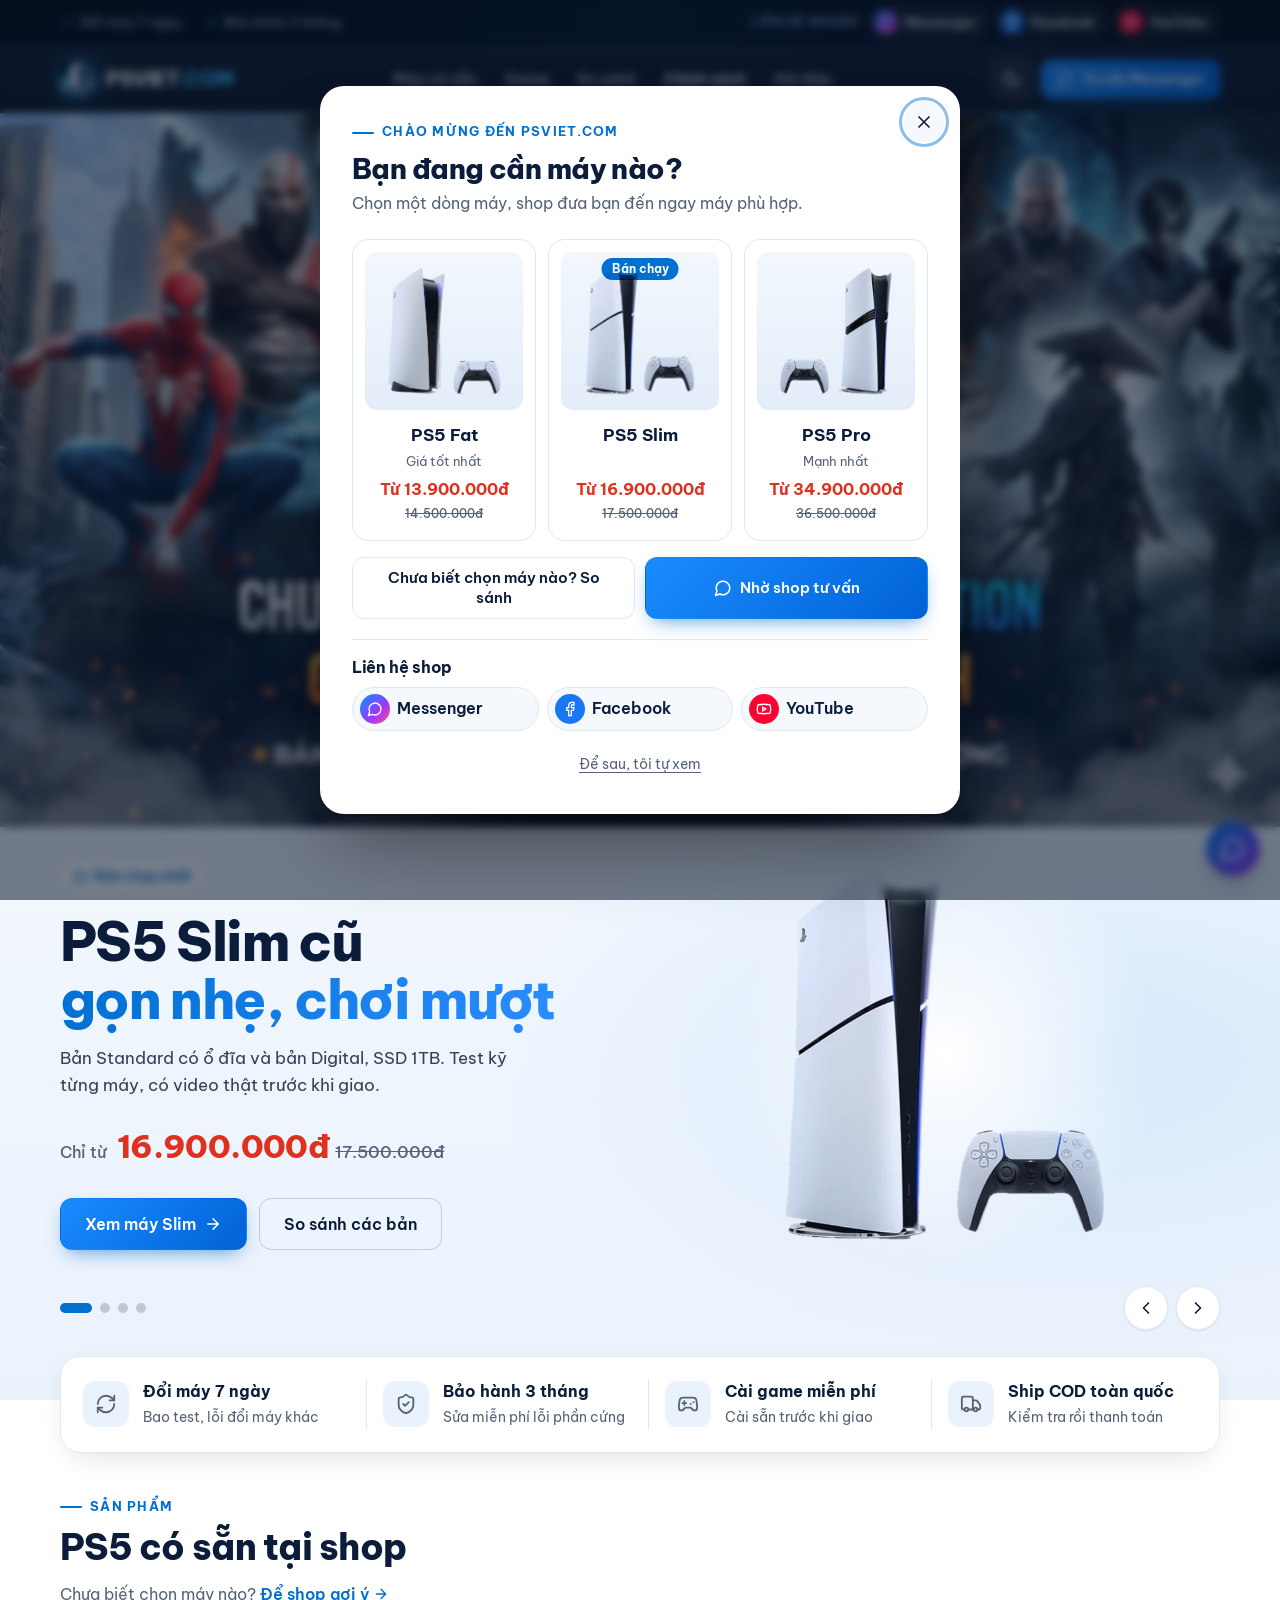
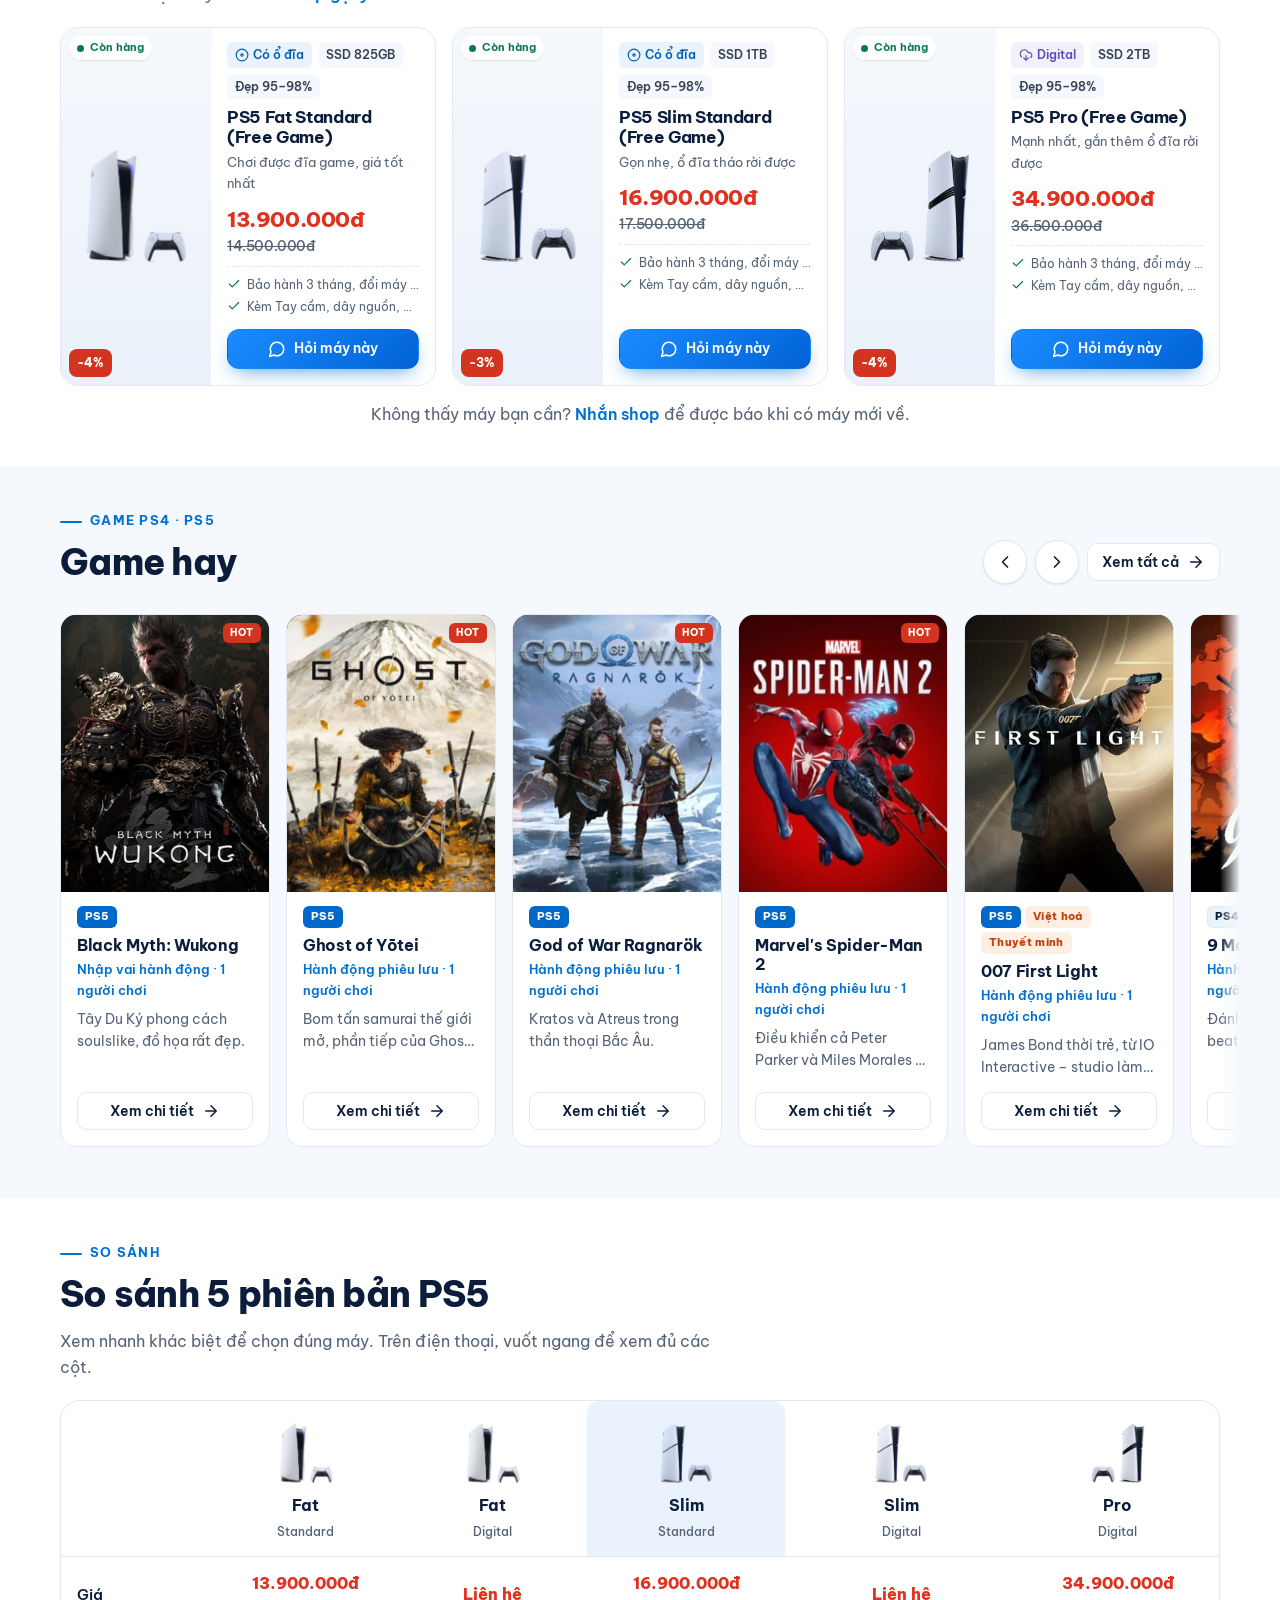
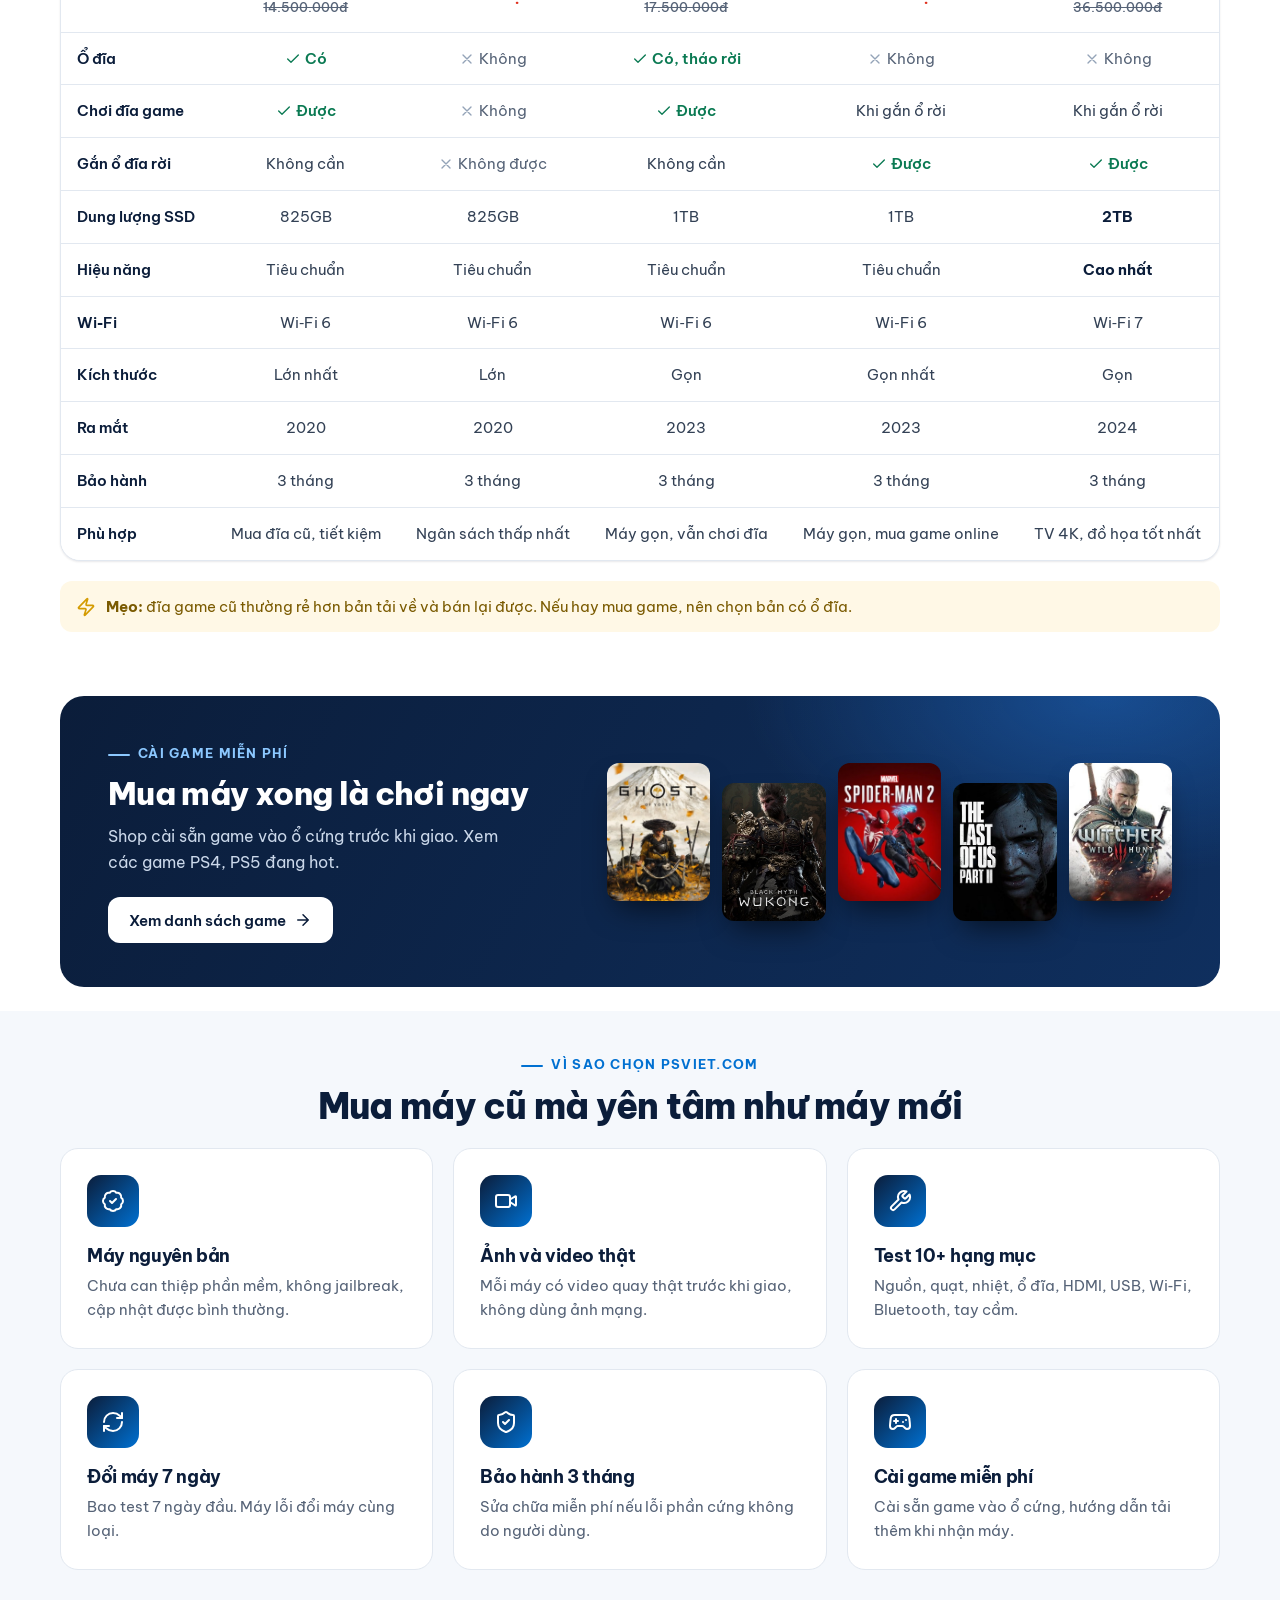
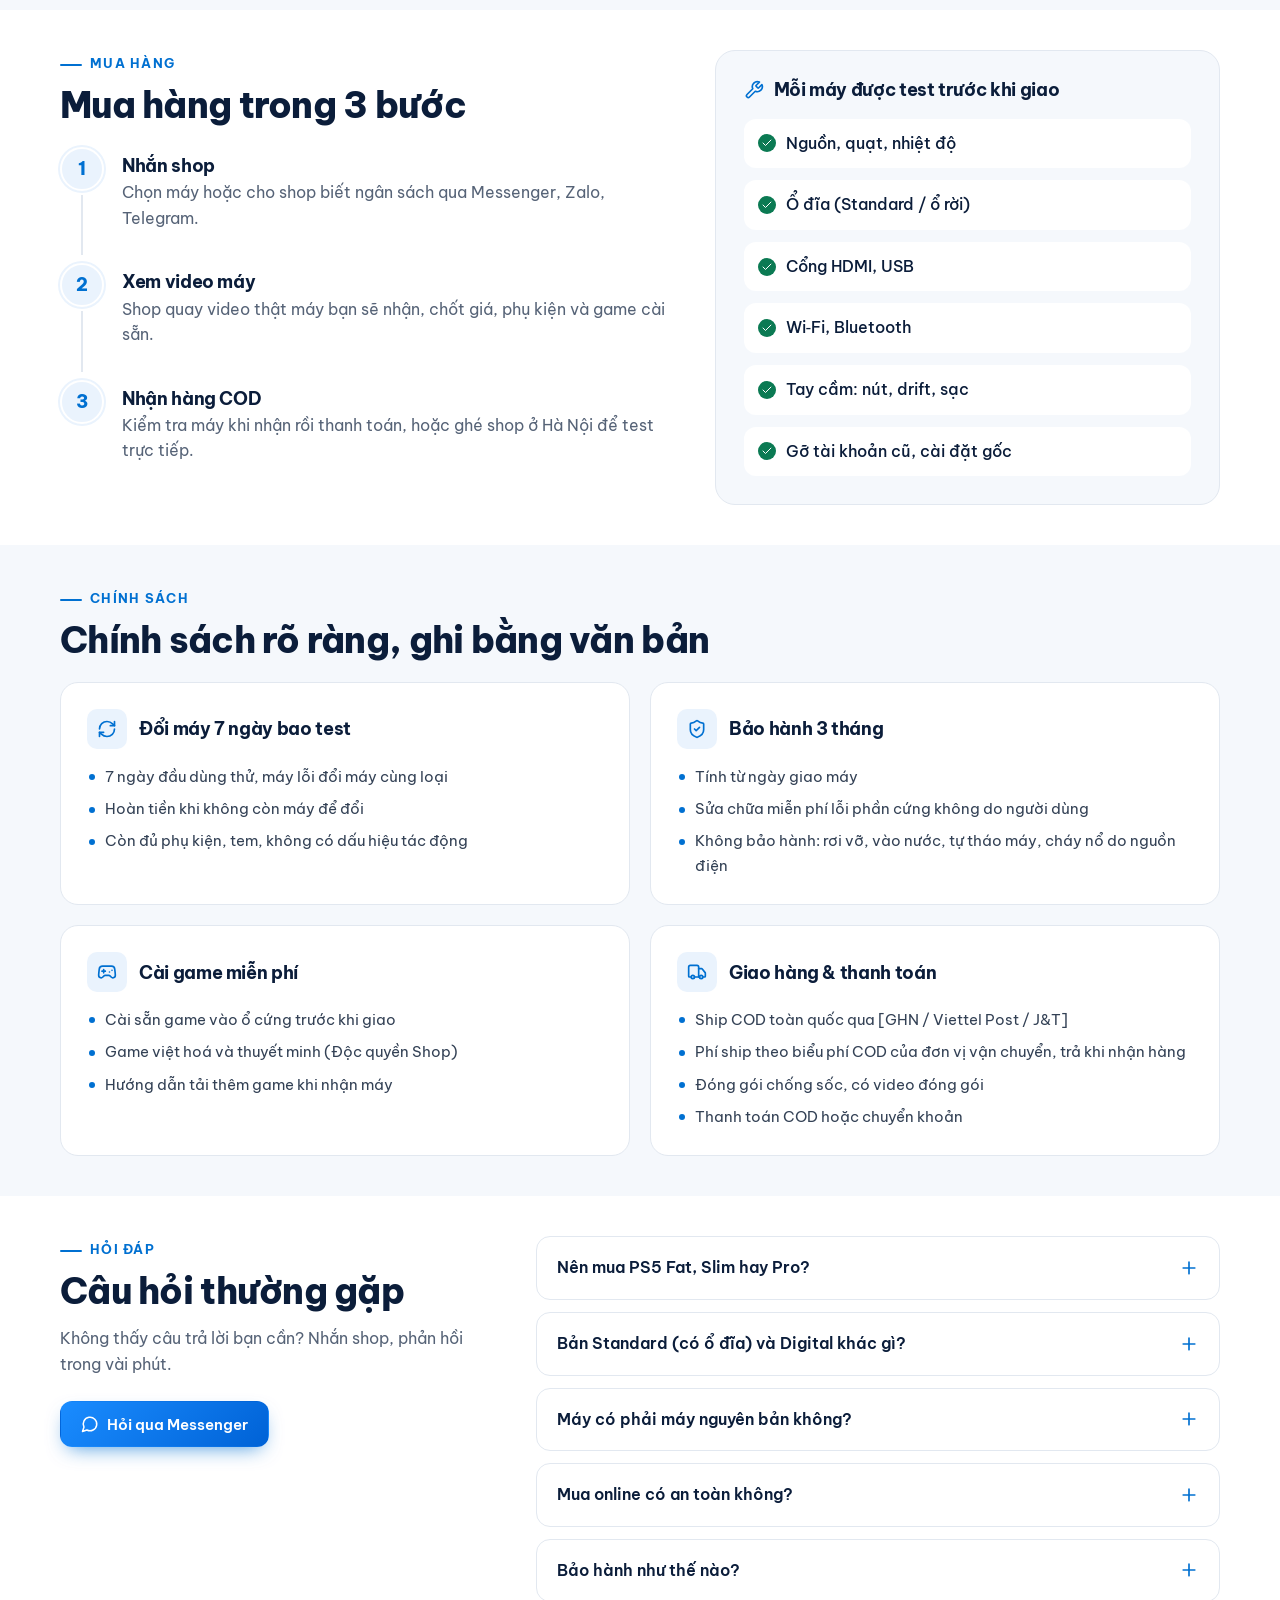
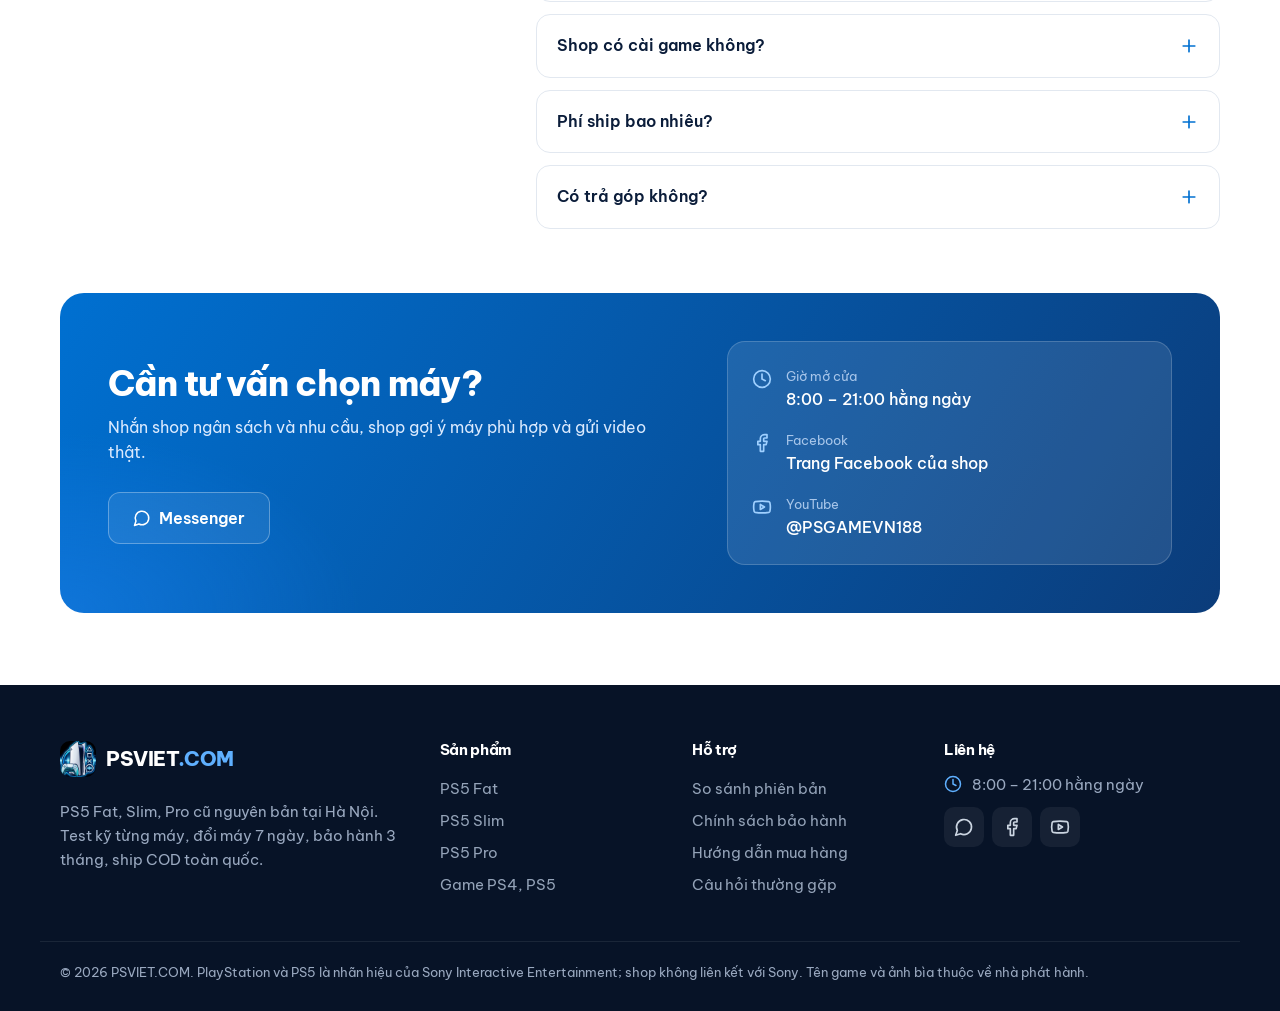
==== commit acdc4ec1: "Popup chọn máy: thêm khối Liên hệ shop (Hotline, Zalo, Messenger, Facebook, Telegram, YouTube, địa c" ====
--- a/website/index.html
+++ b/website/index.html
@@ -327,6 +327,18 @@
       <button class="btn outline" type="button" data-pick="compare">Chưa biết chọn máy nào? So sánh</button>
       <a class="btn primary" href="https://zalo.me/[SĐT]" data-link="zalo" data-fallback="messenger"><svg class="i" aria-hidden="true"><use href="#i-zalo"/></svg>Nhờ shop tư vấn</a>
     </div>
+    <div class="picker-contact">
+      <h3>Liên hệ shop</h3>
+      <div class="picker-contact-list">
+        <a class="tc tc-phone" href="tel:[SĐT]" data-link="tel"><span class="tc-ic"><svg class="i" aria-hidden="true"><use href="#i-phone"/></svg></span><span class="tc-text" data-text="phone">Hotline</span></a>
+        <a class="tc tc-zalo" href="https://zalo.me/[SĐT]" data-link="zalo" target="_blank" rel="noopener"><span class="tc-ic"><svg class="i" aria-hidden="true"><use href="#i-zalo"/></svg></span><span class="tc-text">Zalo</span></a>
+        <a class="tc tc-msg" href="https://m.me/[username-page]" data-link="messenger" target="_blank" rel="noopener"><span class="tc-ic"><svg class="i" aria-hidden="true"><use href="#i-chat"/></svg></span><span class="tc-text">Messenger</span></a>
+        <a class="tc tc-fb" href="[link-facebook]" data-link="facebook" target="_blank" rel="noopener"><span class="tc-ic"><svg class="i" aria-hidden="true"><use href="#i-facebook"/></svg></span><span class="tc-text">Facebook</span></a>
+        <a class="tc tc-tele" href="https://t.me/[username]" data-link="telegram" target="_blank" rel="noopener"><span class="tc-ic"><svg class="i" aria-hidden="true"><use href="#i-send"/></svg></span><span class="tc-text">Telegram</span></a>
+        <a class="tc tc-yt" href="[link-youtube]" data-link="youtube" target="_blank" rel="noopener"><span class="tc-ic"><svg class="i" aria-hidden="true"><use href="#i-youtube"/></svg></span><span class="tc-text">YouTube</span></a>
+      </div>
+      <p class="picker-addr" data-text="address">[Địa chỉ]</p>
+    </div>
     <button class="picker-skip" type="button">Để sau, tôi tự xem</button>
   </div>
 </dialog>
--- a/website/style.css
+++ b/website/style.css
@@ -556,6 +556,15 @@
 .pick-tag { position: absolute; top: 18px; left: 50%; transform: translateX(-50%); padding: 2px 10px; border-radius: 999px; background: var(--primary); color: #fff; font-size: .72rem; font-weight: 700; white-space: nowrap; }
 .picker-alt { display: flex; flex-wrap: wrap; gap: 10px; margin-top: 16px; }
 .picker-alt .btn { flex: 1 1 200px; height: auto; min-height: 46px; padding-top: 10px; padding-bottom: 10px; white-space: normal; line-height: 1.3; text-align: center; }
+.picker-contact { margin-top: 20px; padding-top: 18px; border-top: 1px solid var(--line); }
+.picker-contact h3 { color: var(--ink); font-size: 1rem; font-weight: 700; }
+.picker-contact-list { display: grid; grid-template-columns: repeat(3, 1fr); gap: 8px; margin-top: 10px; }
+.picker-contact .tc { height: 44px; padding: 0 12px 0 7px; background: var(--surface); border-color: var(--line); color: var(--ink); min-width: 0; }
+.picker-contact .tc:hover { color: var(--ink); }
+.picker-contact .tc-text { display: inline; overflow: hidden; text-overflow: ellipsis; white-space: nowrap; }
+.picker-contact .tc-ic { flex: none; width: 30px; height: 30px; }
+.picker-contact .tc-ic .i { width: 16px; height: 16px; }
+.picker-addr { margin-top: 10px; color: var(--muted); font-size: .9rem; }
 .picker-skip { display: block; margin: 16px auto 0; padding: 6px 10px; border: 0; background: none; color: var(--muted); font-size: .9rem; text-decoration: underline; text-underline-offset: 3px; cursor: pointer; }
 .picker-skip:hover { color: var(--ink); }
 .product.picked { animation: picked 1.6s ease-out; }
@@ -566,6 +575,10 @@
   .theme-toggle { width: 40px; height: 40px; }
   .picker-inner { padding: 24px 18px 20px; }
   .picker-options { grid-template-columns: 1fr; gap: 10px; }
+  .picker-contact { margin-top: 16px; padding-top: 14px; }
+  .picker-contact .tc { flex-direction: column; justify-content: center; gap: 4px; height: auto; padding: 8px 4px; border-radius: 14px; font-size: .78rem; }
+  .picker-contact .tc-ic { width: 26px; height: 26px; }
+  .picker-contact .tc-ic .i { width: 14px; height: 14px; }
   .pick { flex-direction: row; text-align: left; gap: 0 14px; padding: 10px; display: grid; grid-template-columns: 72px 1fr; align-items: center; }
   .pick-img { grid-row: span 4; width: 72px; margin: 0; }
   .pick-tag { position: static; transform: none; justify-self: start; grid-column: 2; margin-bottom: 2px; }
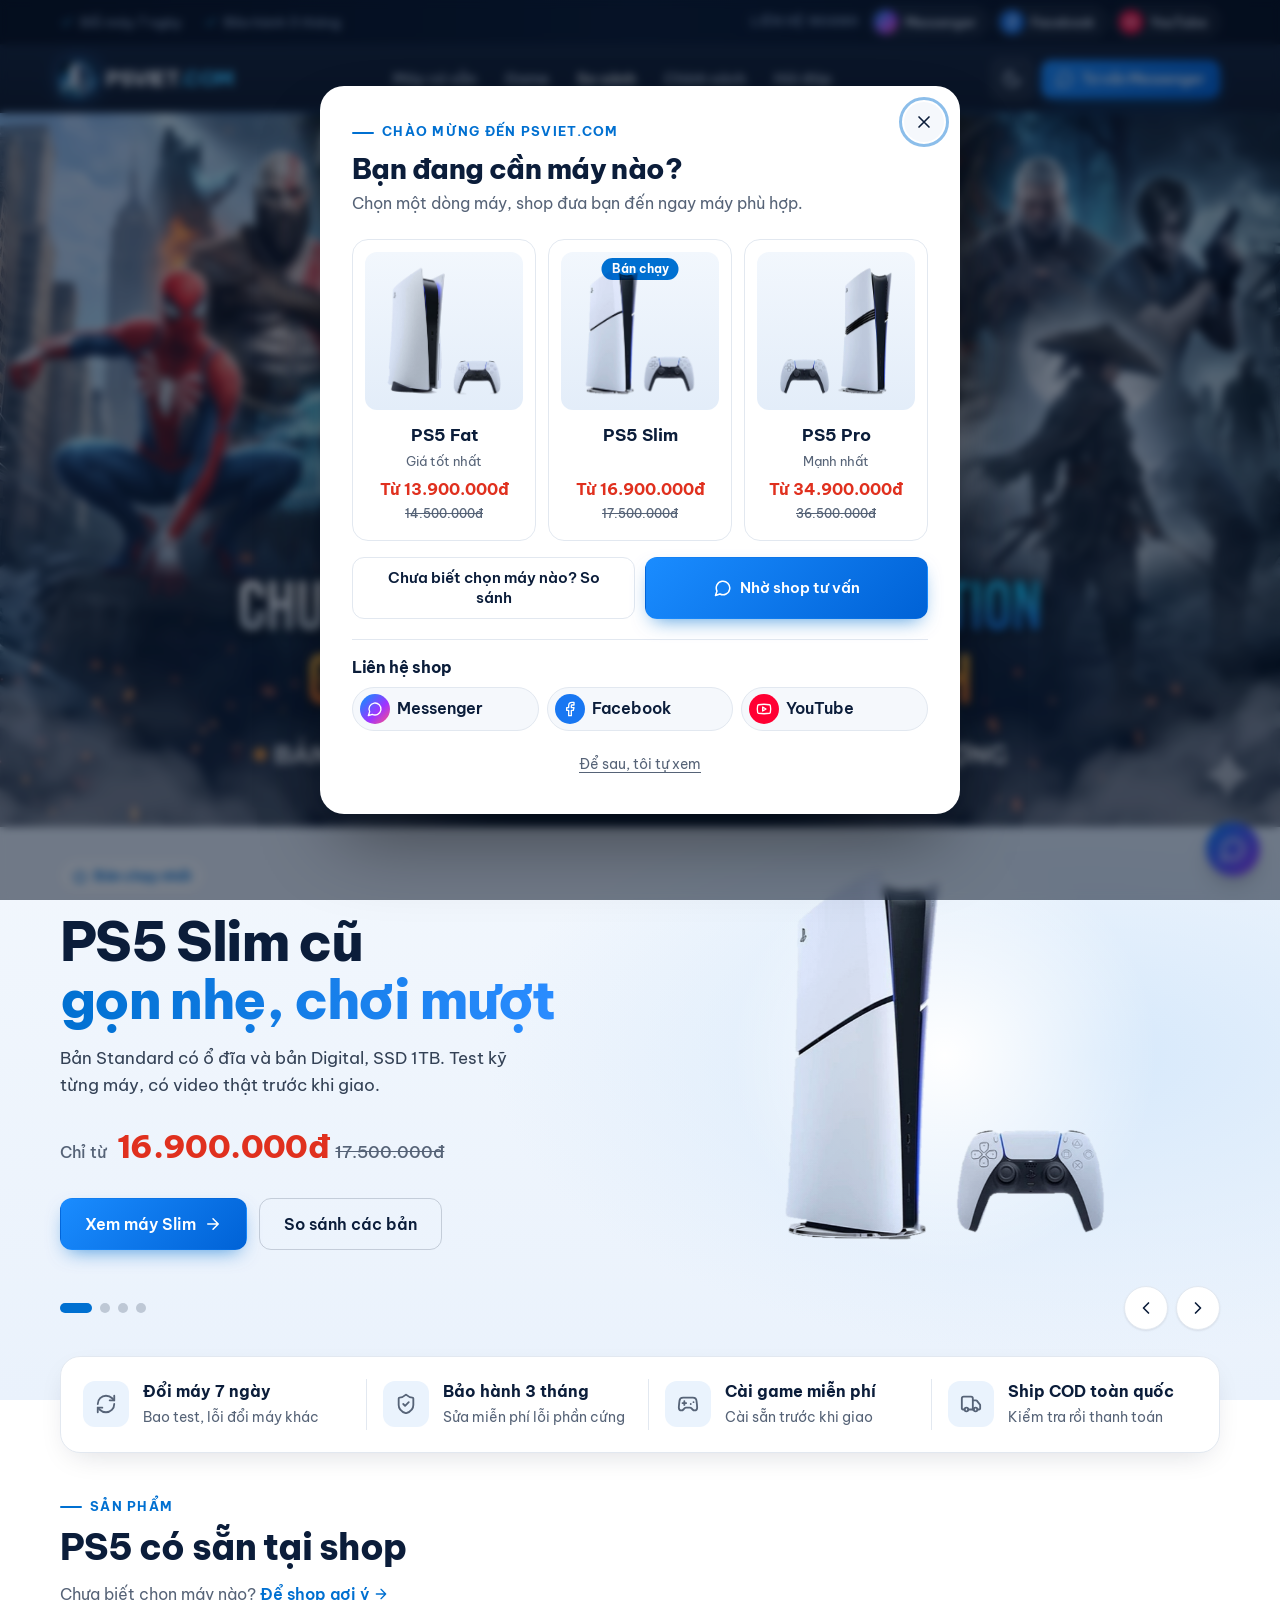
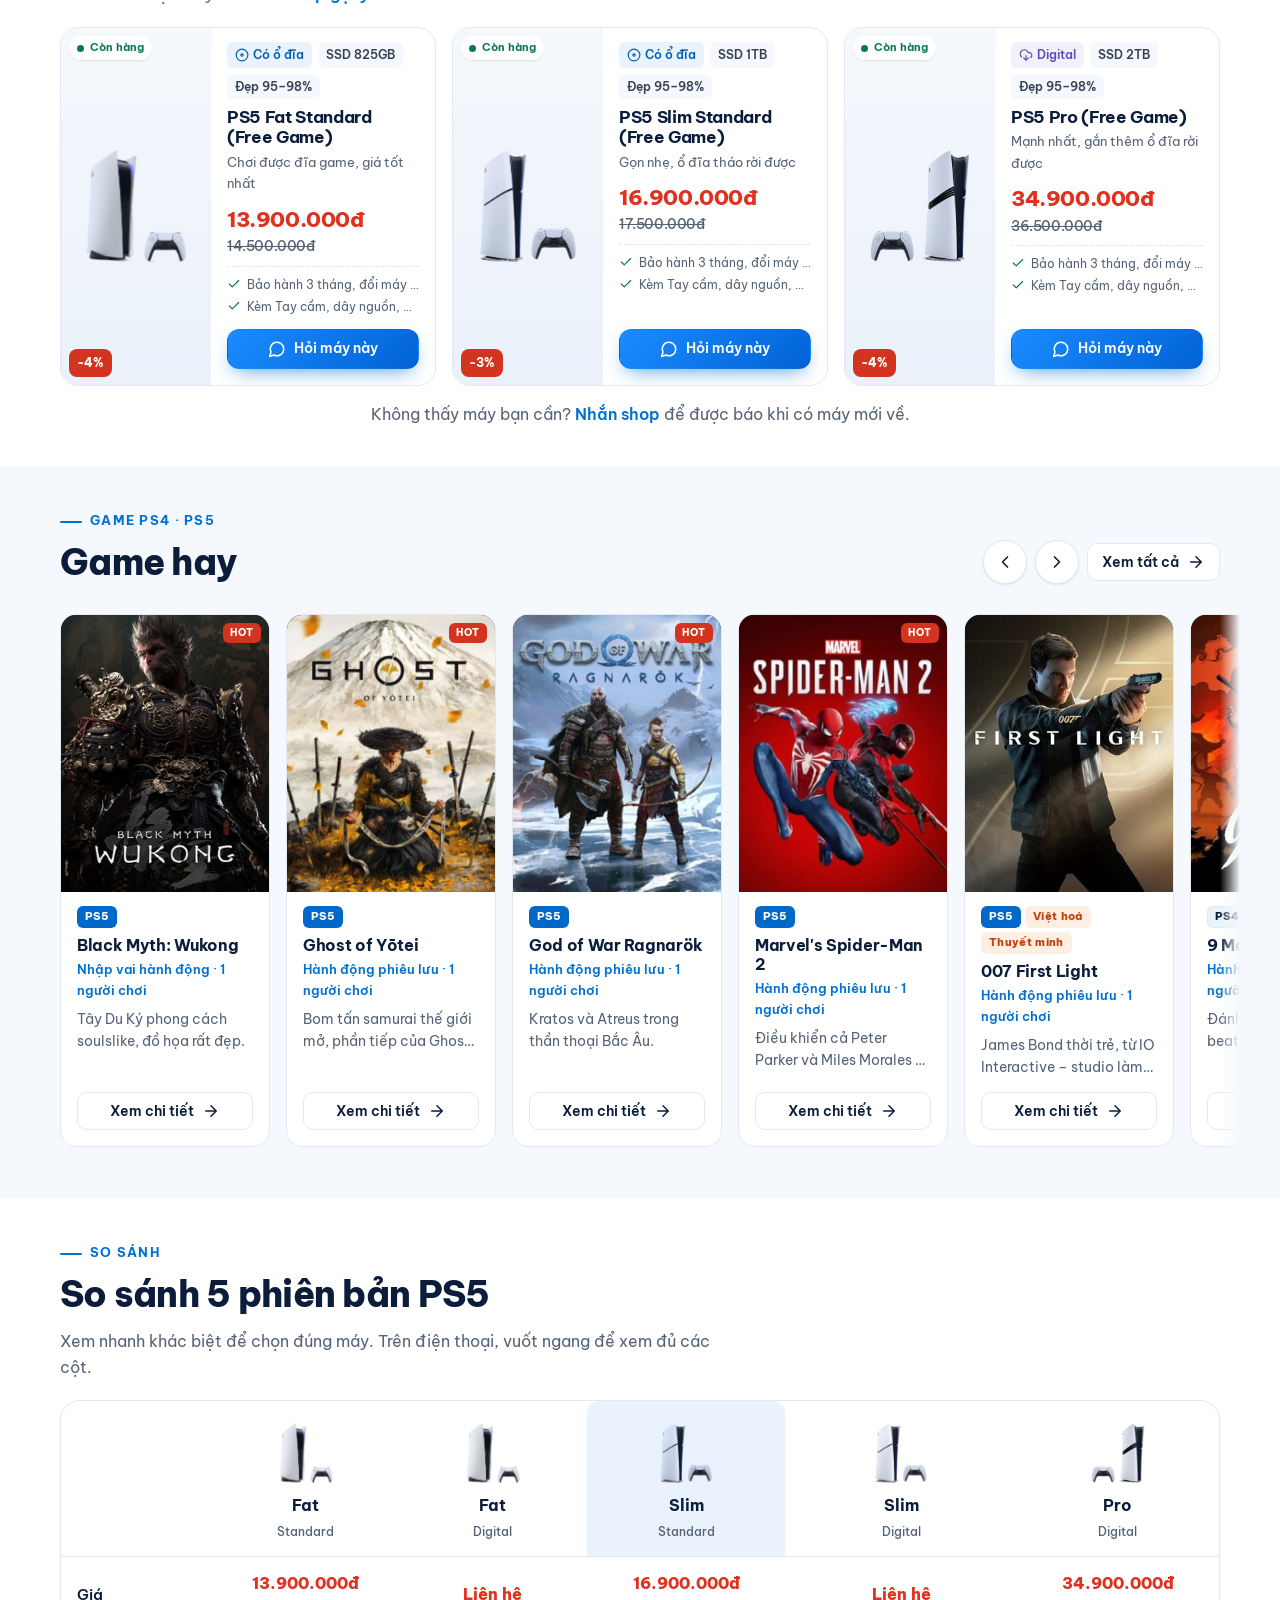
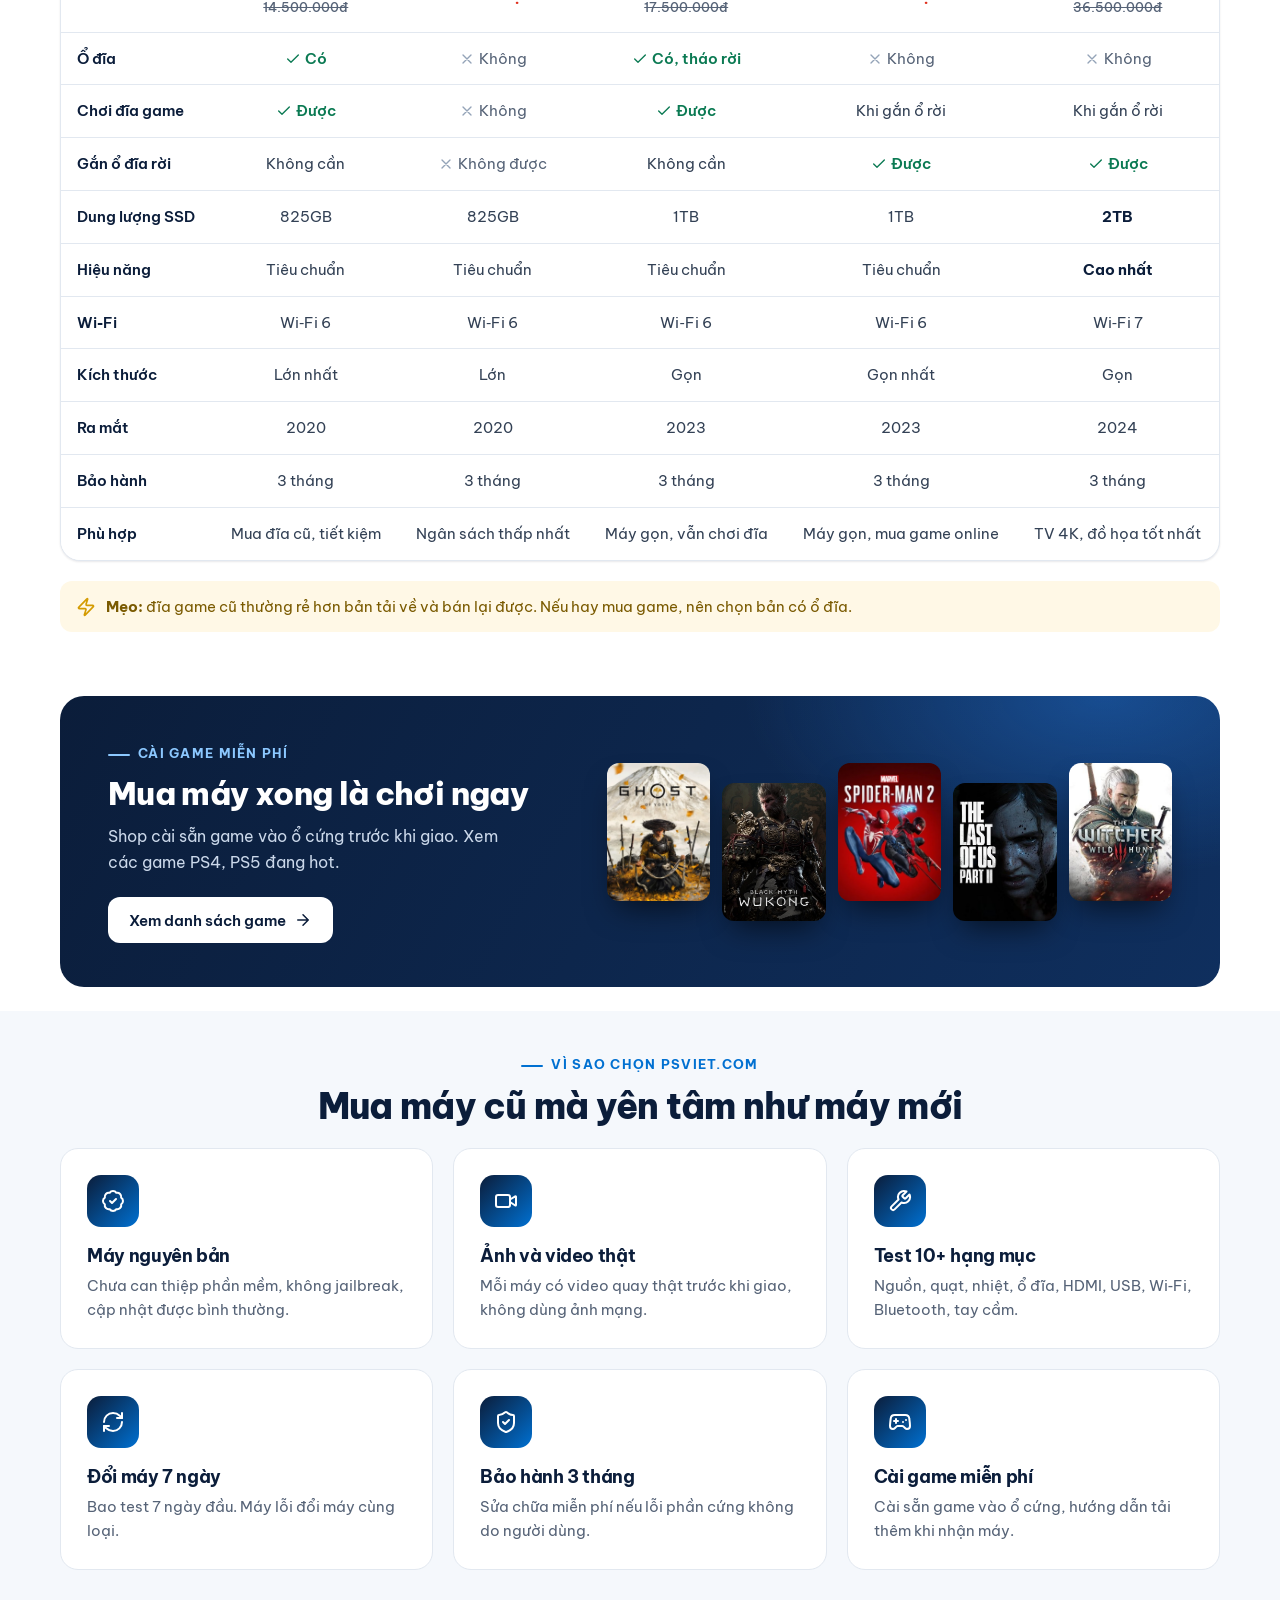
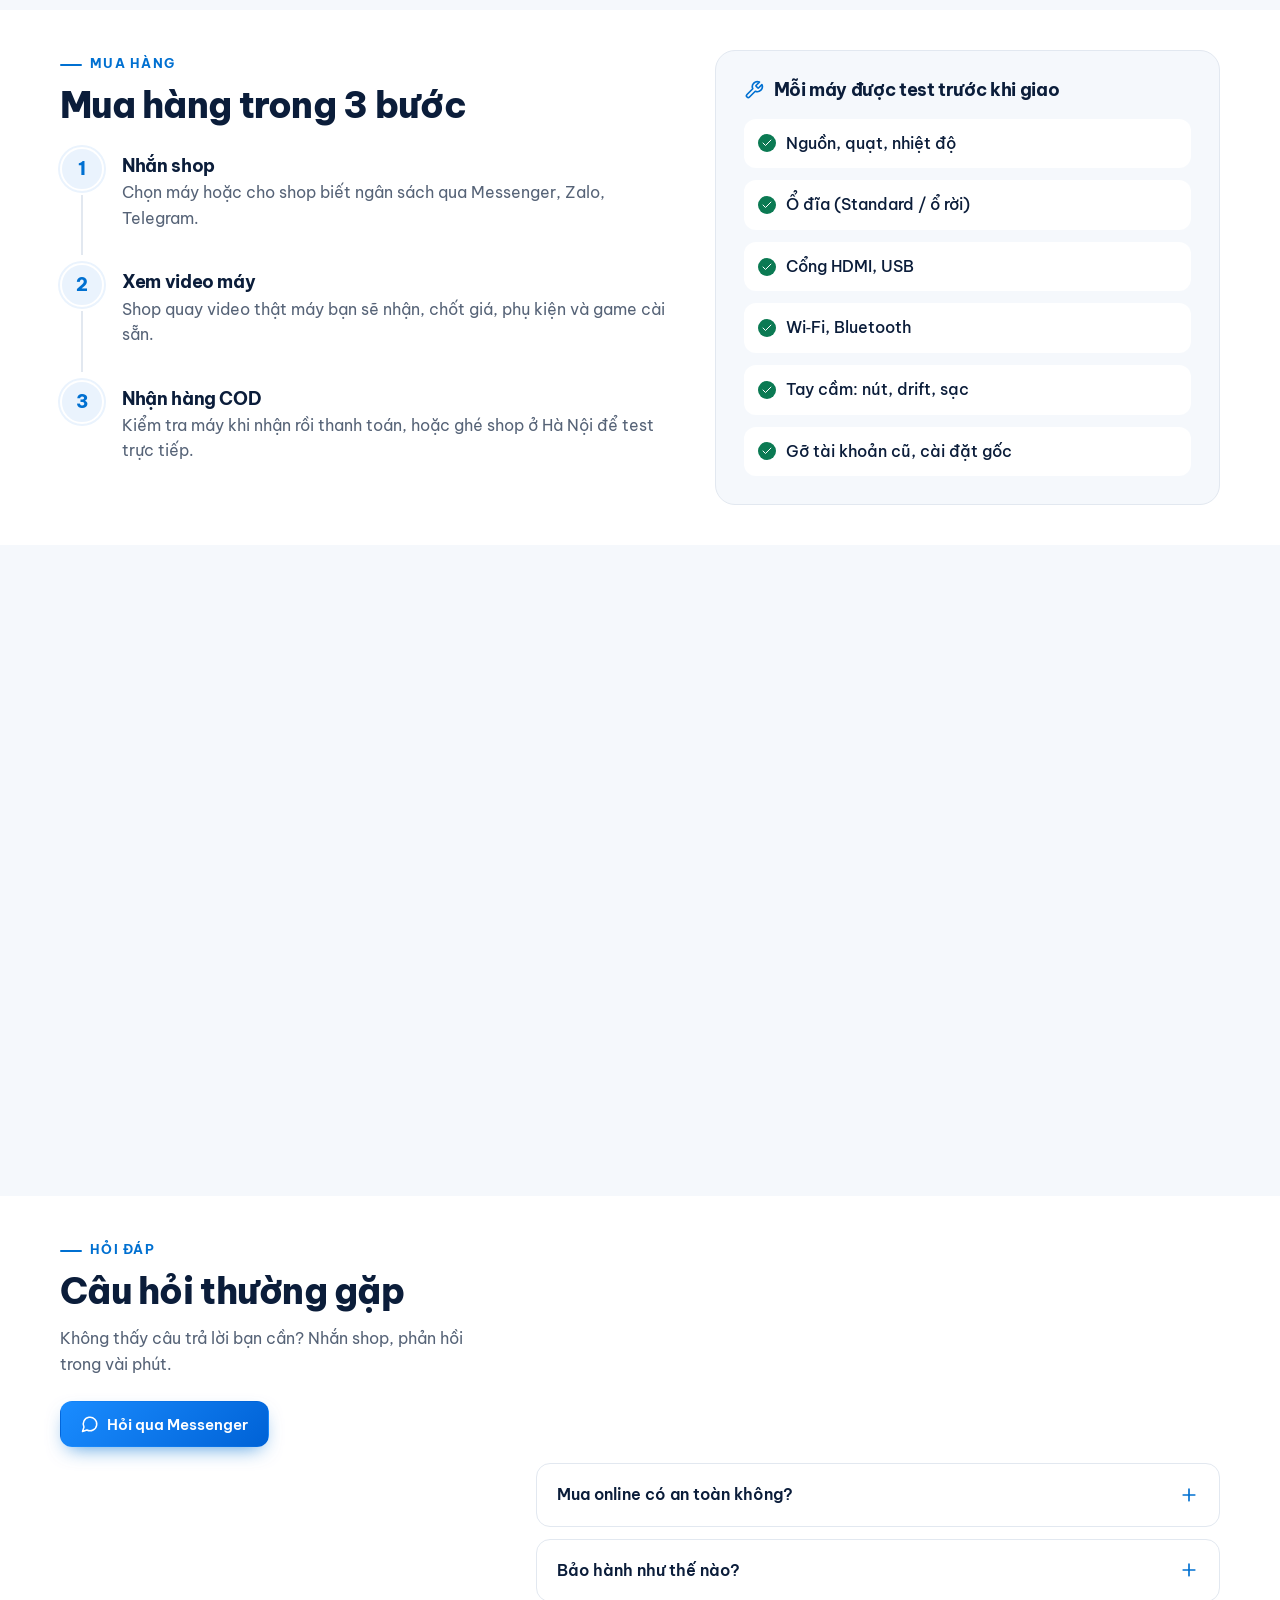
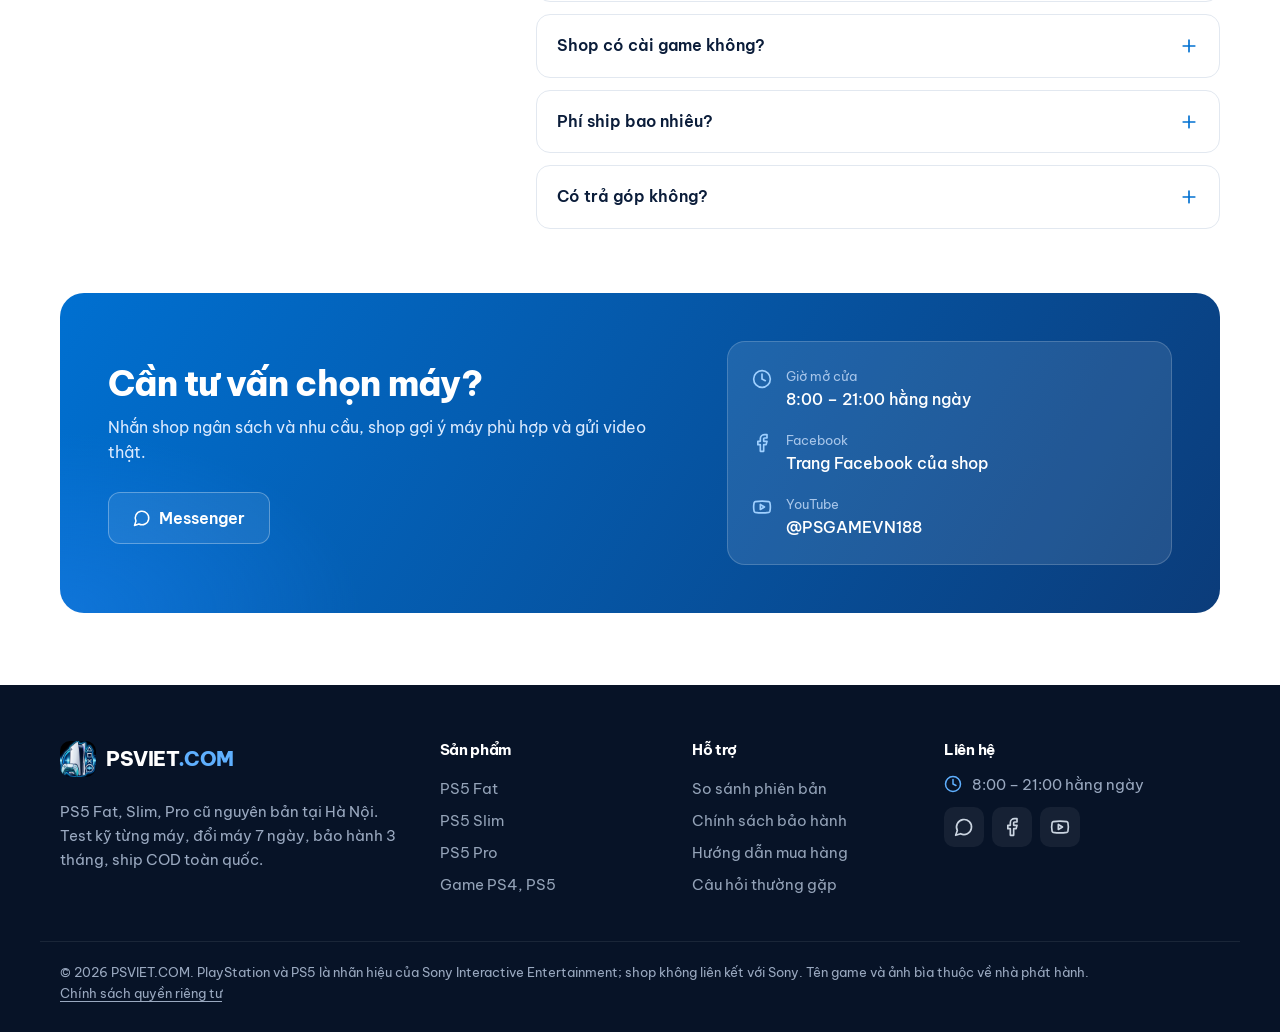
==== commit df437add: "Trang Chính sách quyền riêng tư (rieng-tu.html) cho ứng dụng Facebook, link ở chân trang Co-Authored" ====
--- a/website/index.html
+++ b/website/index.html
@@ -378,7 +378,7 @@
     </div>
   </div>
   <div class="container footer-bottom">
-    <p>© 2026 PSVIET.COM. PlayStation và PS5 là nhãn hiệu của Sony Interactive Entertainment; shop không liên kết với Sony. Tên game và ảnh bìa thuộc về nhà phát hành.</p>
+    <p>© 2026 PSVIET.COM. PlayStation và PS5 là nhãn hiệu của Sony Interactive Entertainment; shop không liên kết với Sony. Tên game và ảnh bìa thuộc về nhà phát hành. <a href="rieng-tu.html">Chính sách quyền riêng tư</a></p>
   </div>
 </footer>
 
--- a/website/style.css
+++ b/website/style.css
@@ -1156,3 +1156,16 @@
   .trust strong { font-size: .92rem; }
   .trust span { font-size: .8rem; }
 }
+
+/* Trang chính sách quyền riêng tư */
+.legal { color: var(--ink-2); line-height: 1.7; }
+.legal > * { max-width: 760px; }
+.legal h2 { margin-top: 28px; color: var(--ink); font-size: 1.2rem; font-weight: 700; }
+.legal h2:first-child { margin-top: 0; }
+.legal p, .legal ul { margin-top: 10px; }
+.legal ul { padding-left: 22px; }
+.legal li + li { margin-top: 6px; }
+.legal b { color: var(--ink); }
+.legal a { color: var(--primary); text-decoration: underline; text-underline-offset: 3px; }
+.footer-bottom p { display: block; }
+.footer-bottom a { white-space: nowrap; color: inherit; text-decoration: underline; text-underline-offset: 3px; }
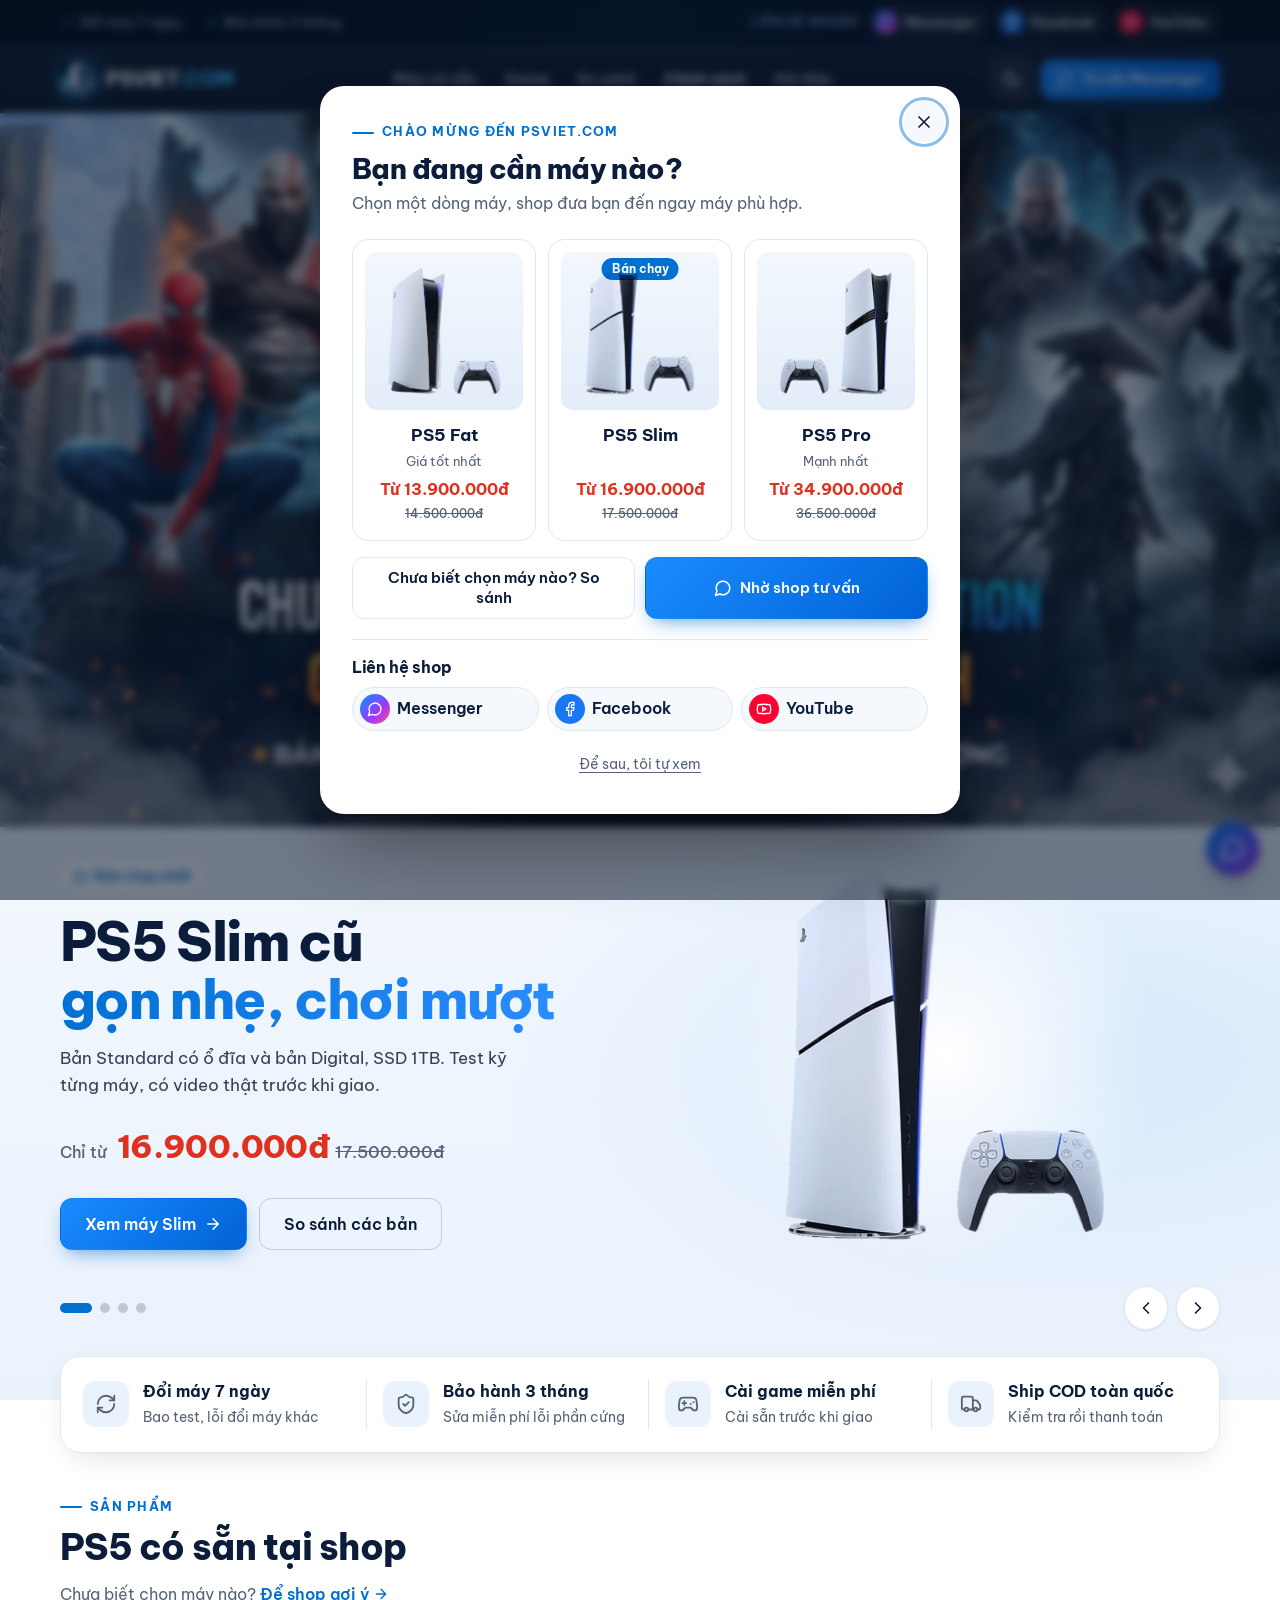
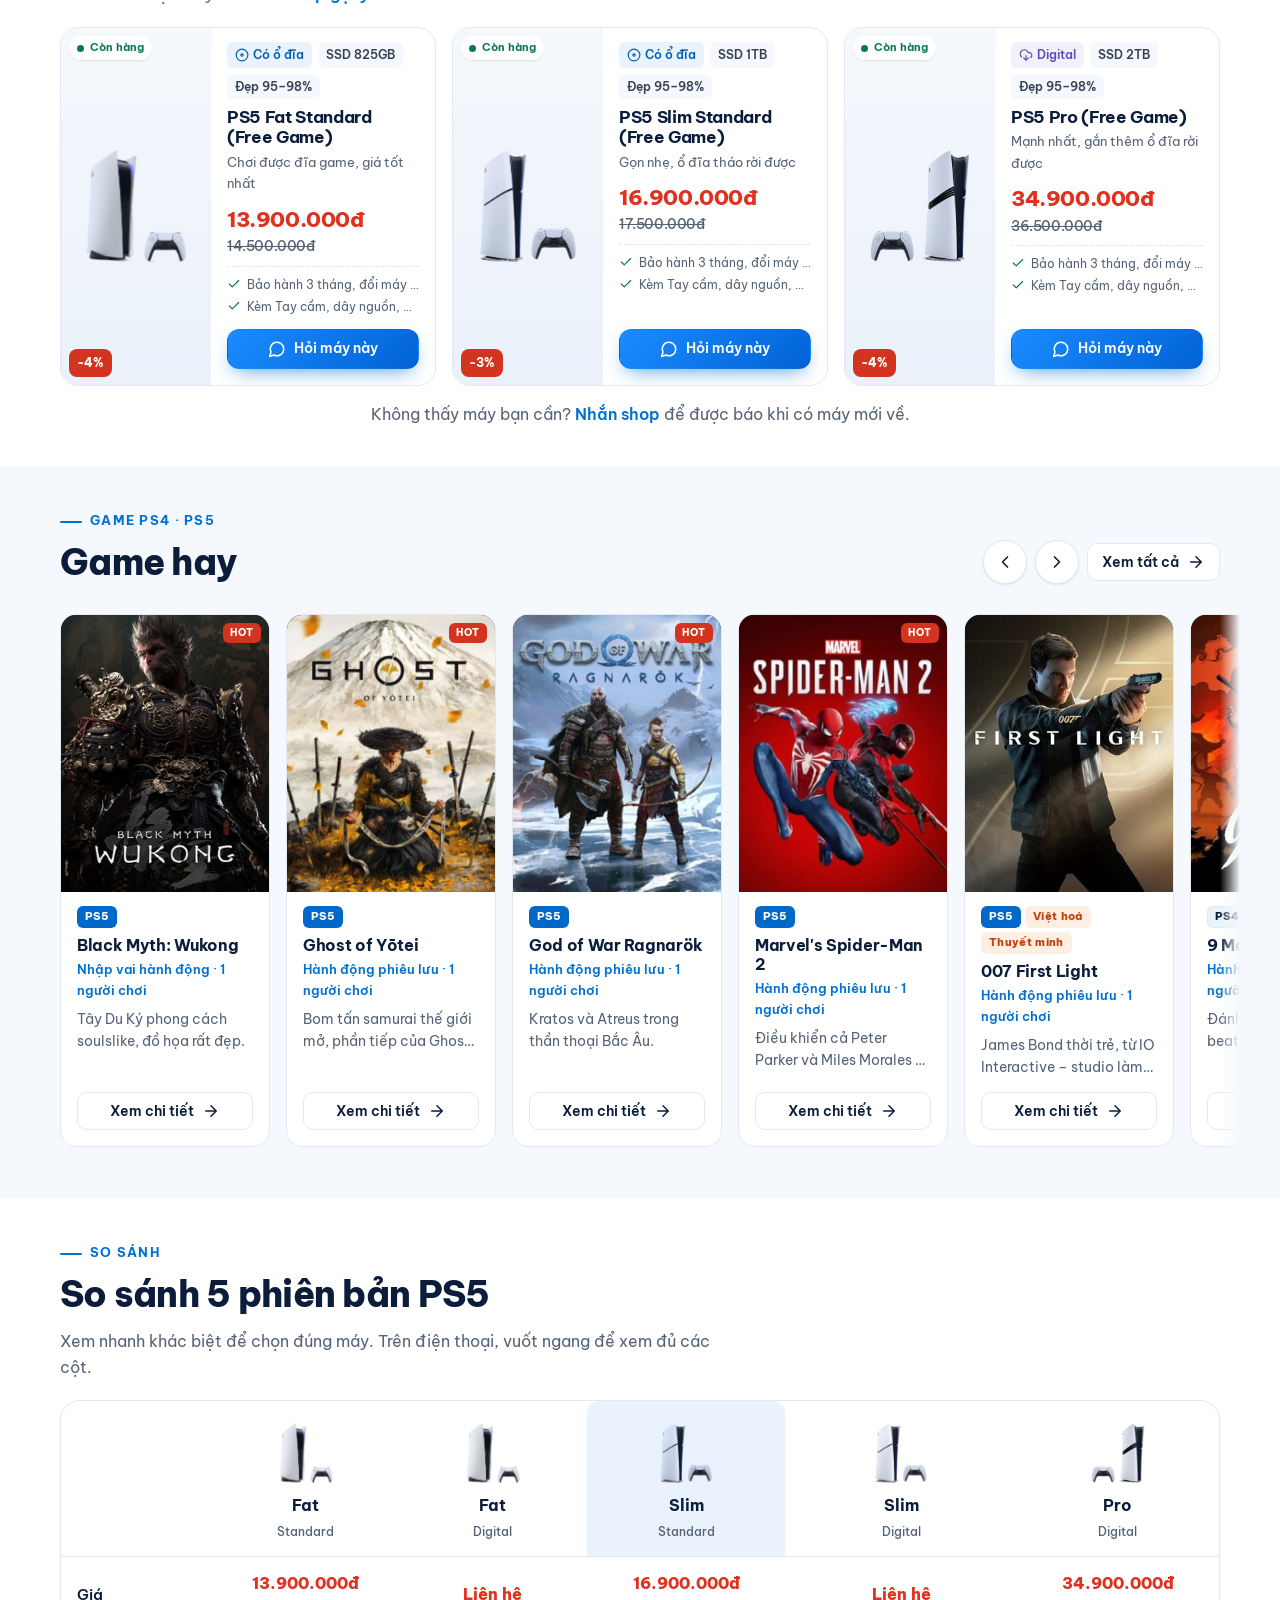
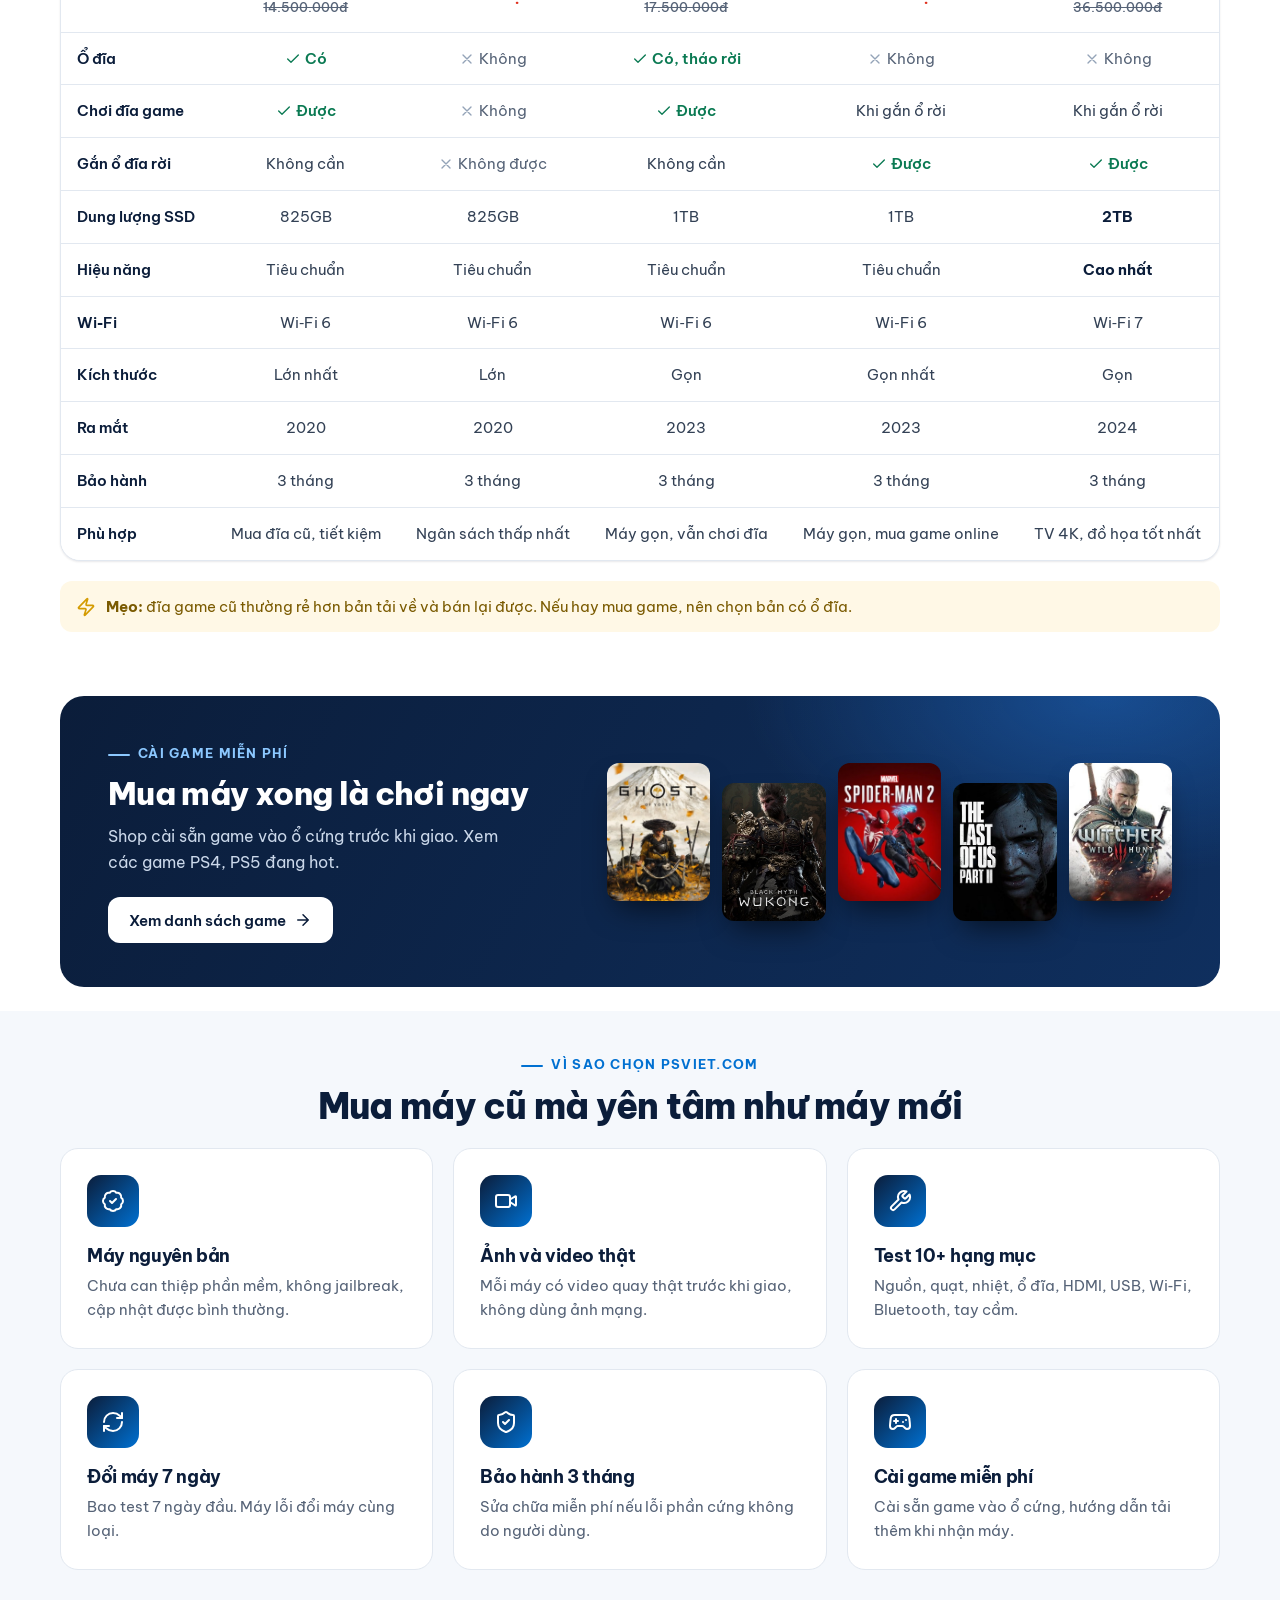
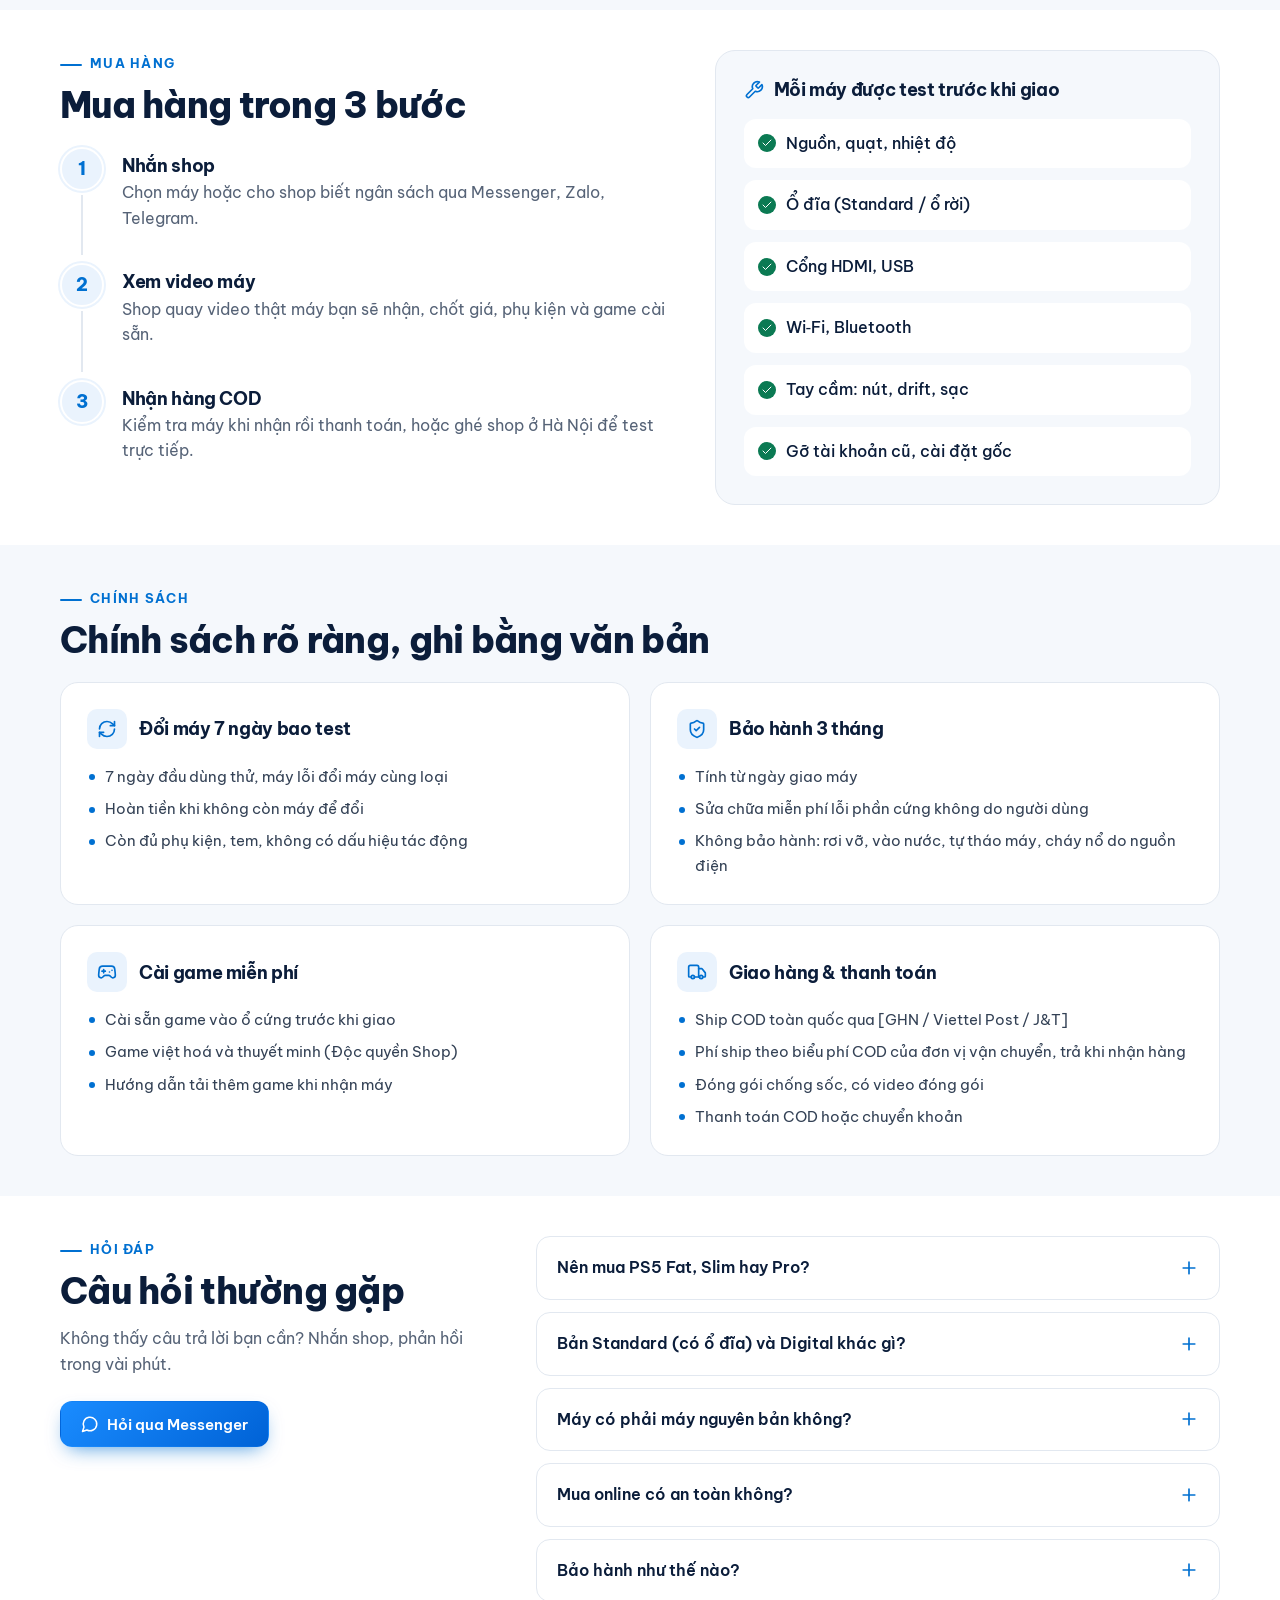
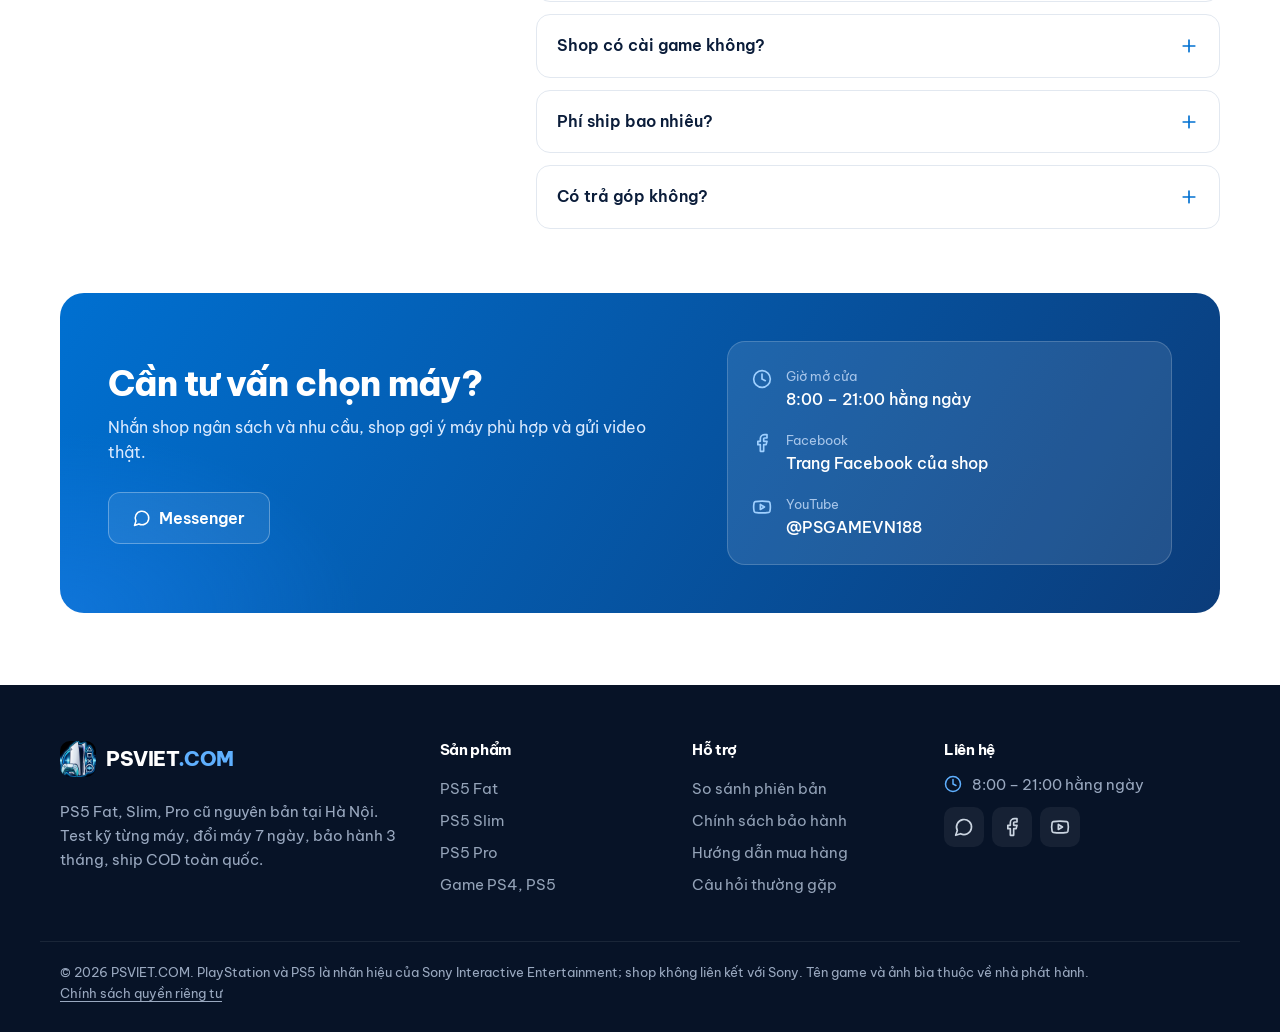
==== commit 1934c63c: "Sẵn sàng quảng cáo: thẻ chia sẻ Facebook, SEO từng game, dữ liệu cửa hàng, robots/sitemap, ảnh WebP," ====
--- a/website/index.html
+++ b/website/index.html
@@ -10,7 +10,7 @@
   <meta property="og:title" content="PSVIET.COM – PS5 Fat, Slim, Pro cũ tại Hà Nội">
   <meta property="og:description" content="Đổi máy 7 ngày bao test, bảo hành 3 tháng, cài game miễn phí, ship COD toàn quốc.">
   <meta property="og:type" content="website">
-  <meta property="og:image" content="assets/brand/psviet-logo-512.png">
+  <meta property="og:image" content="https://psviet.com/assets/brand/psviet-og.jpg">
   <link rel="icon" href="assets/brand/psviet-mark-64.png" type="image/png">
   <link rel="apple-touch-icon" href="assets/brand/psviet-logo-512.png">
   <link rel="preconnect" href="https://fonts.googleapis.com">
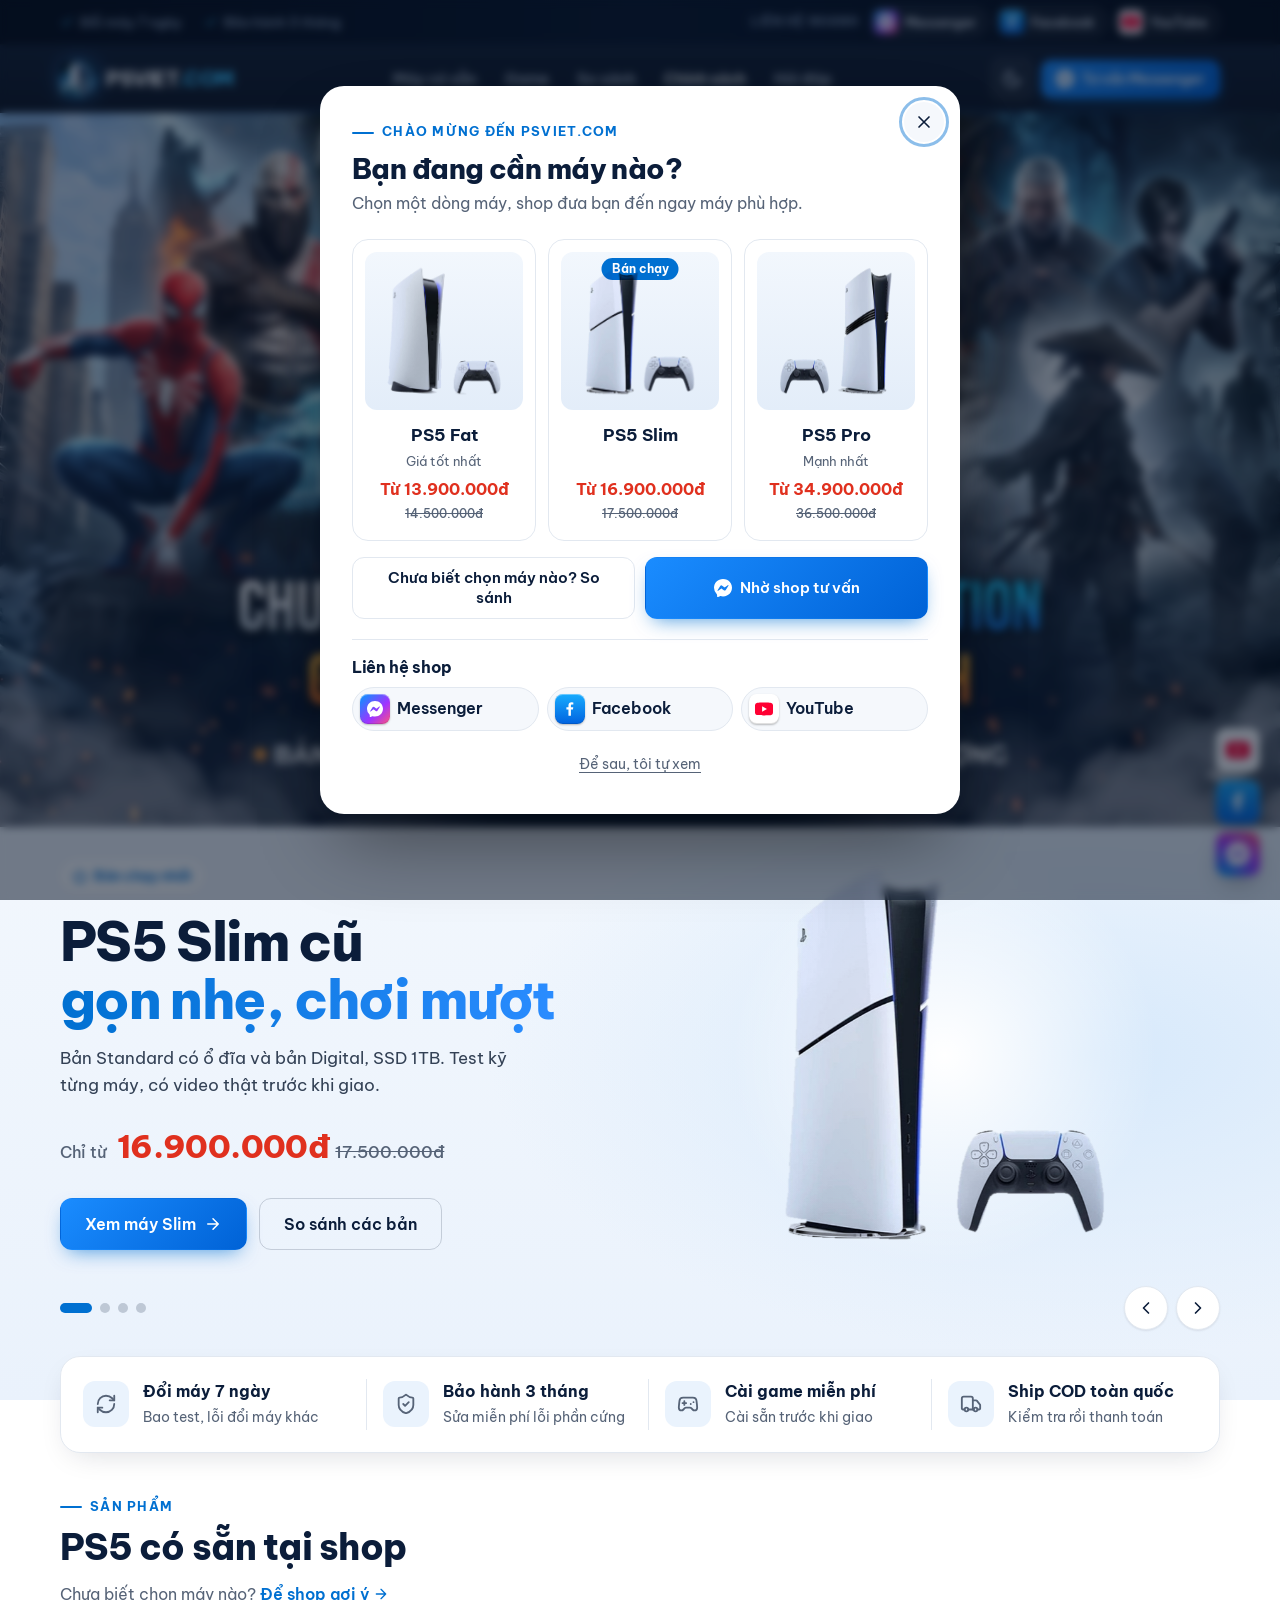
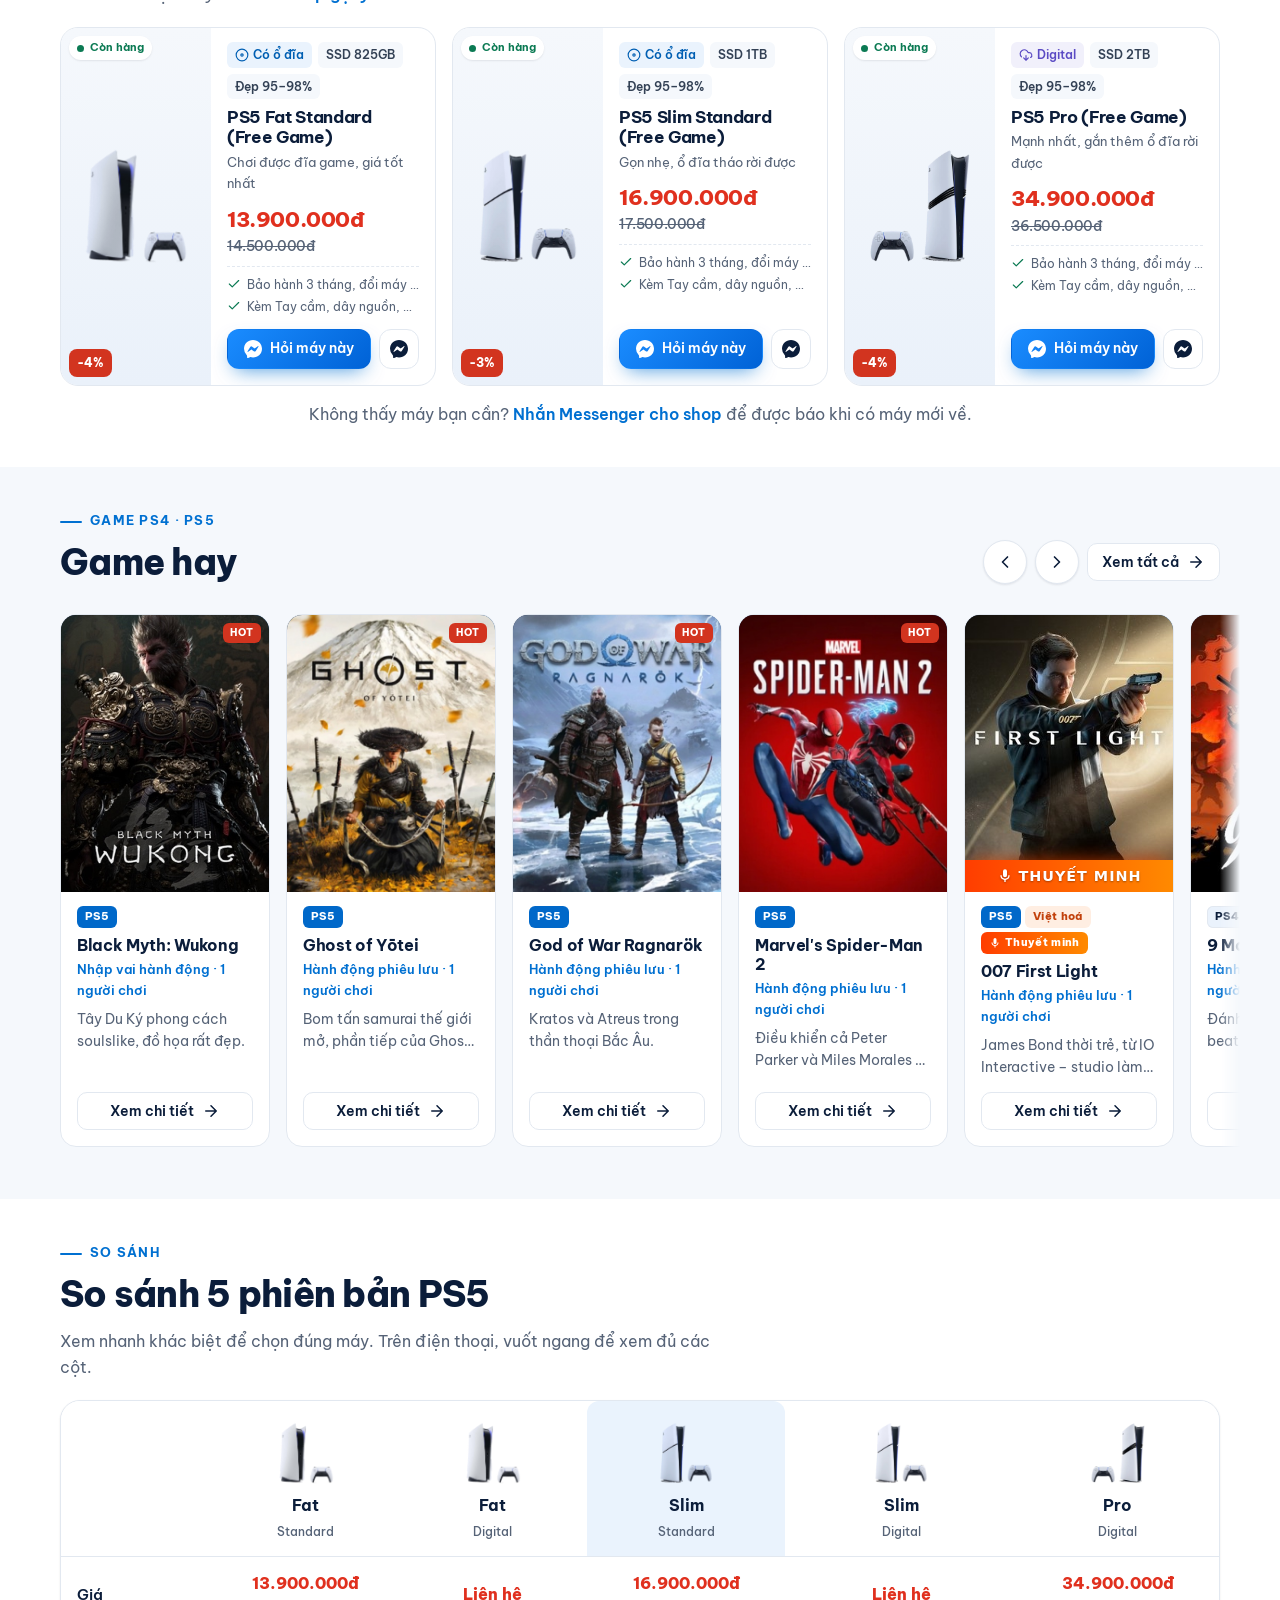
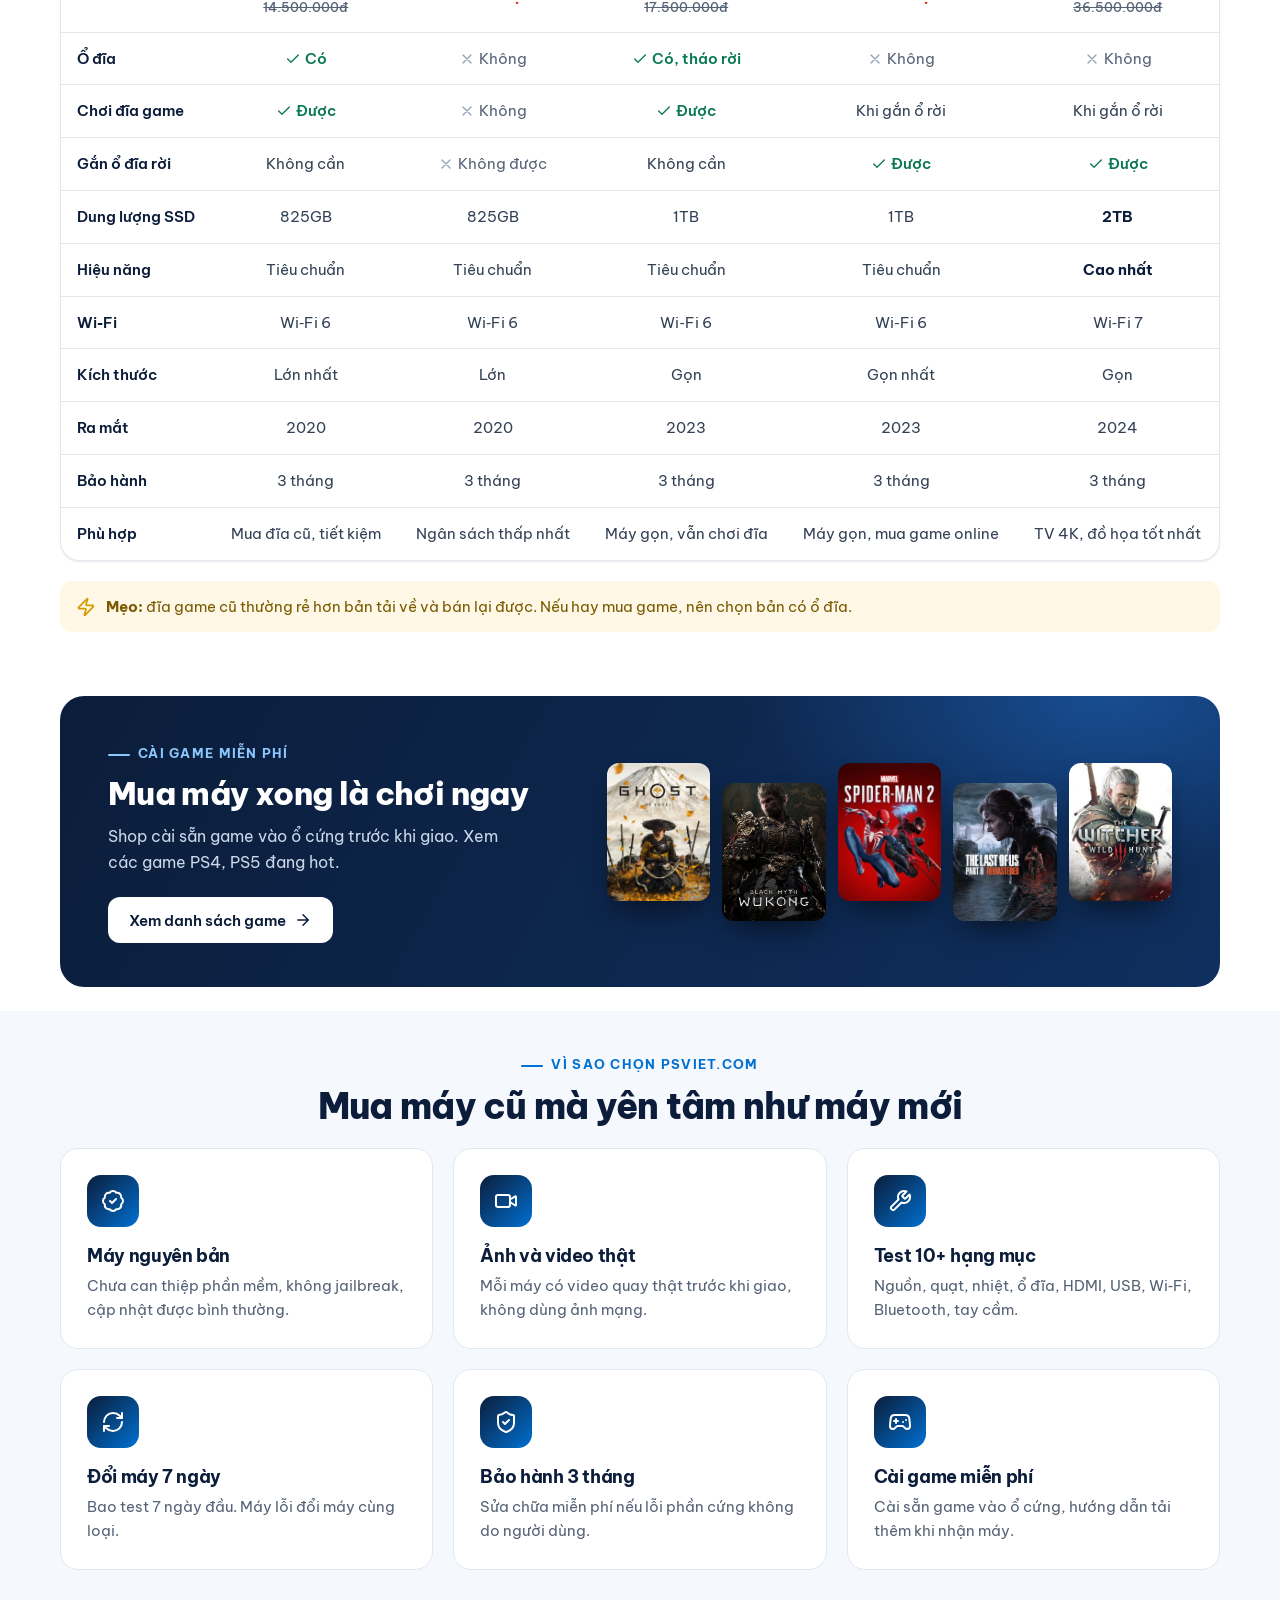
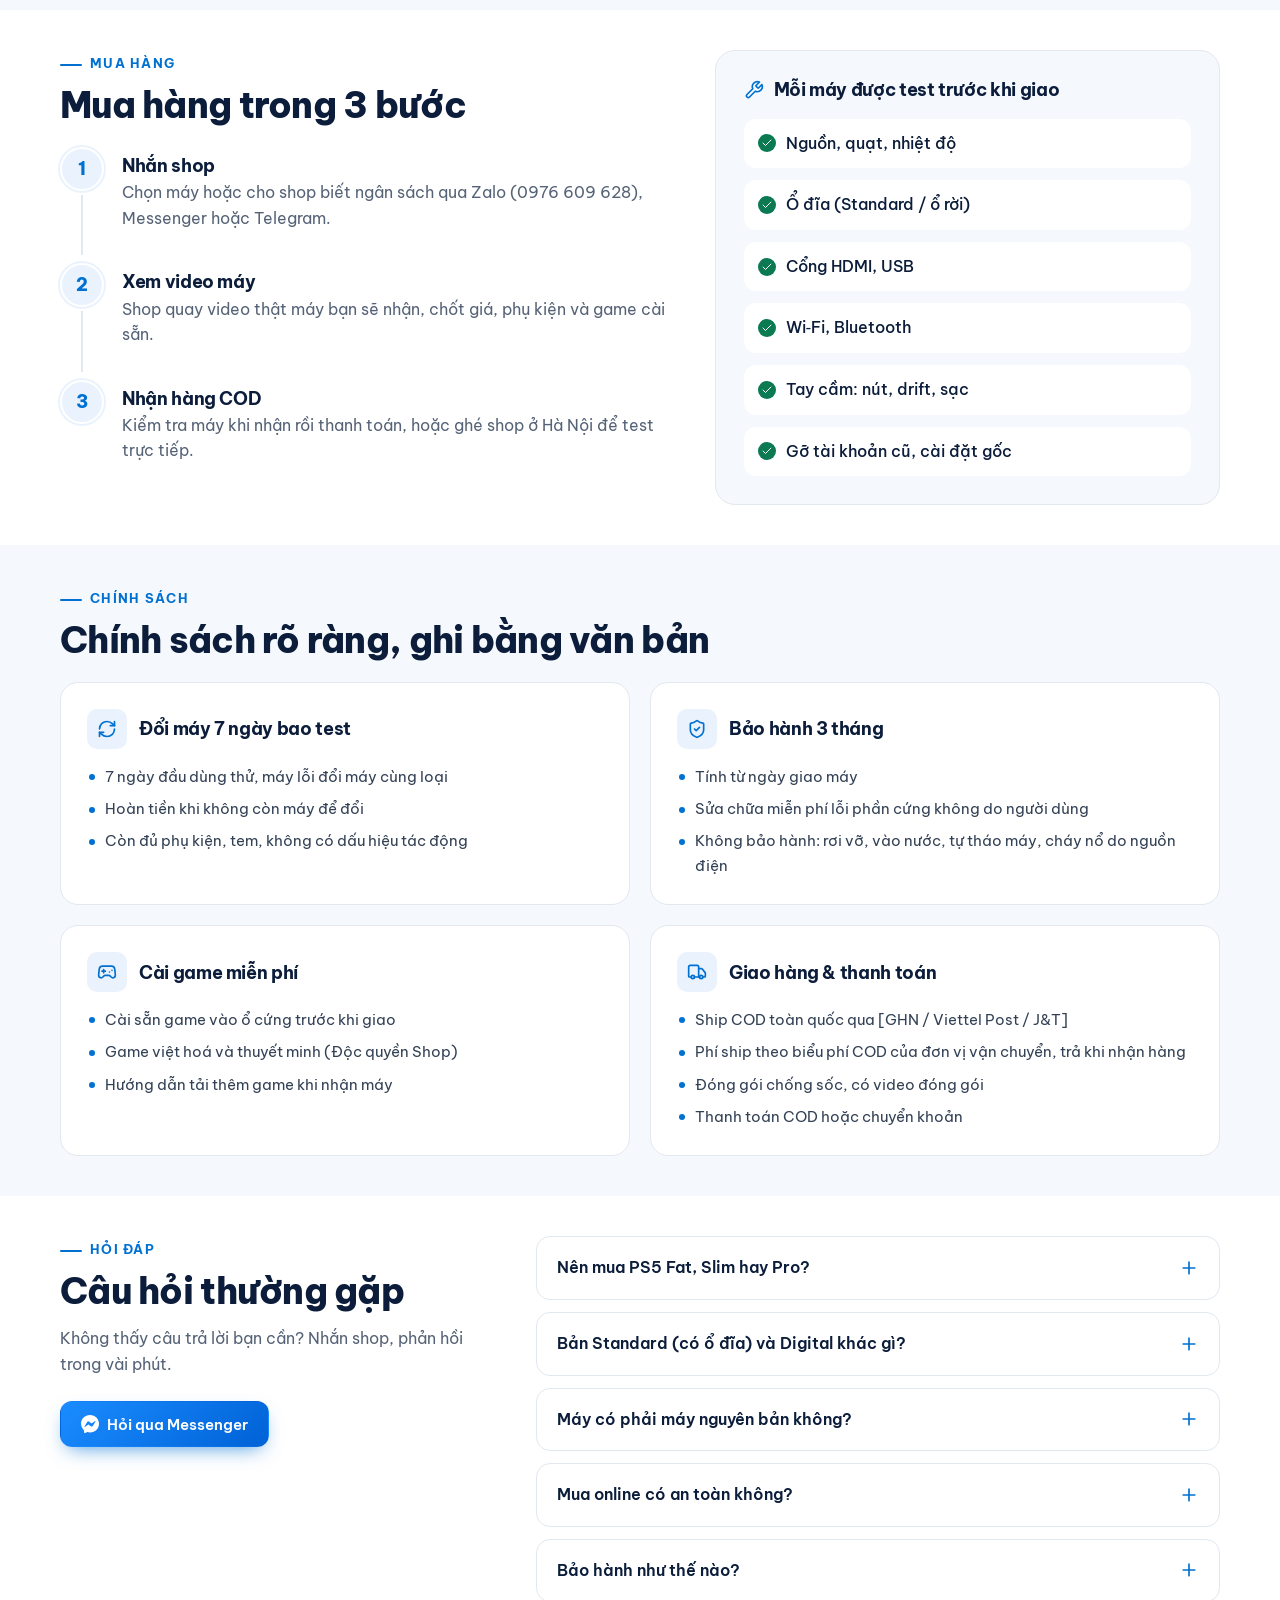
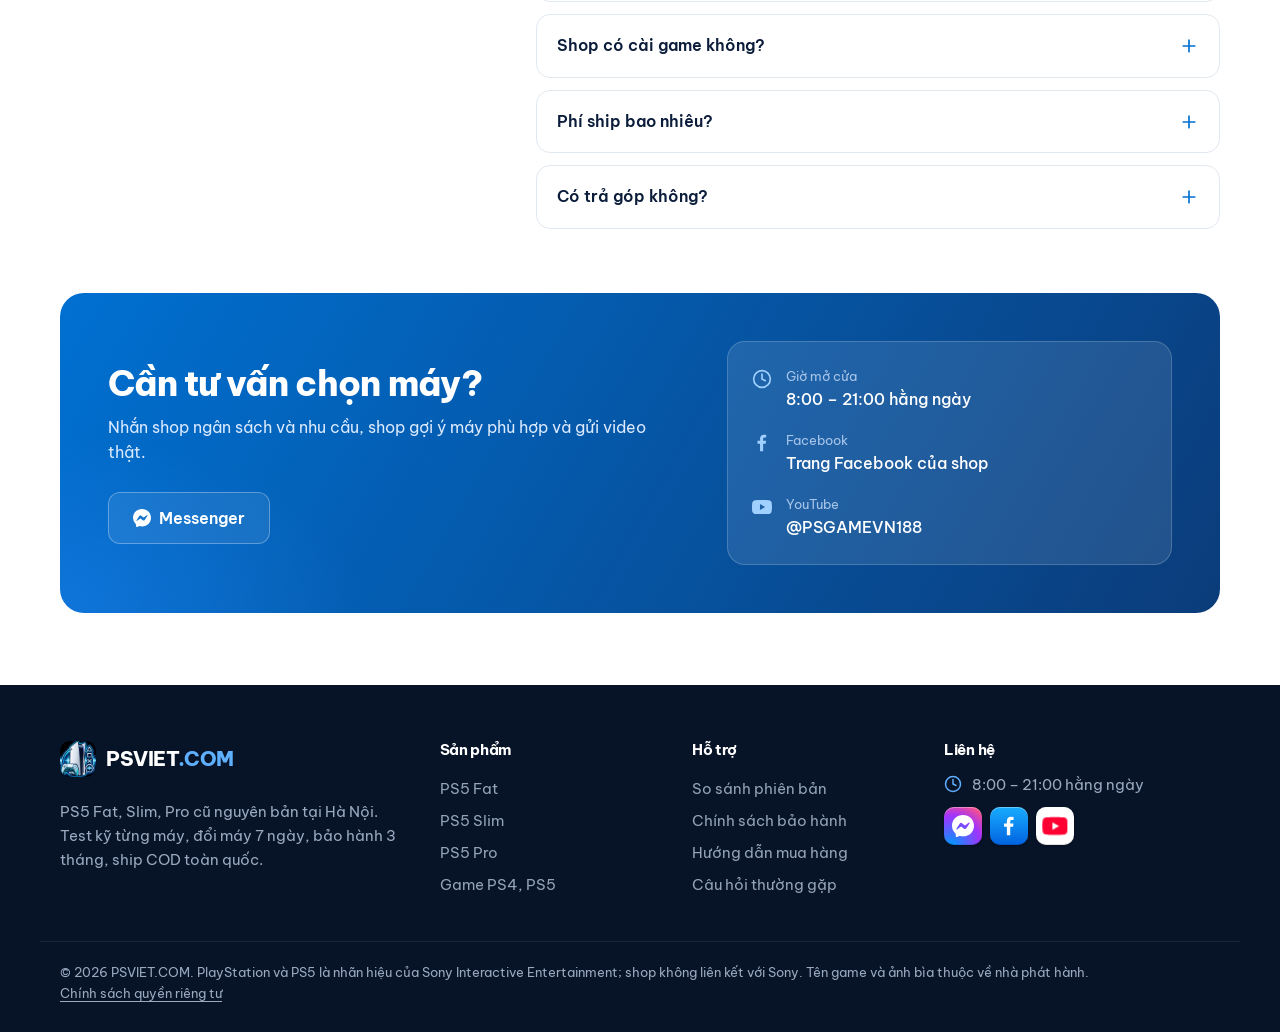
==== commit d546719e: "Đồng bộ bản đang chạy trên server: game thuyết minh, nút Zalo, lọc theo loại game, khoá lịch sử đăng" ====
--- a/website/index.html
+++ b/website/index.html
@@ -19,7 +19,7 @@
   <link rel="stylesheet" href="style.css">
 </head>
 <body>
-<svg width="0" height="0" style="position:absolute" aria-hidden="true"><symbol id="i-check" viewBox="0 0 24 24" fill="none" stroke="currentColor" stroke-width="2" stroke-linecap="round" stroke-linejoin="round"><path d="M20 6 9 17l-5-5"/></symbol><symbol id="i-x" viewBox="0 0 24 24" fill="none" stroke="currentColor" stroke-width="2" stroke-linecap="round" stroke-linejoin="round"><path d="M18 6 6 18M6 6l12 12"/></symbol><symbol id="i-left" viewBox="0 0 24 24" fill="none" stroke="currentColor" stroke-width="2" stroke-linecap="round" stroke-linejoin="round"><path d="m15 18-6-6 6-6"/></symbol><symbol id="i-right" viewBox="0 0 24 24" fill="none" stroke="currentColor" stroke-width="2" stroke-linecap="round" stroke-linejoin="round"><path d="m9 18 6-6-6-6"/></symbol><symbol id="i-arrow" viewBox="0 0 24 24" fill="none" stroke="currentColor" stroke-width="2" stroke-linecap="round" stroke-linejoin="round"><path d="M5 12h14M12 5l7 7-7 7"/></symbol><symbol id="i-plus" viewBox="0 0 24 24" fill="none" stroke="currentColor" stroke-width="2" stroke-linecap="round" stroke-linejoin="round"><path d="M12 5v14M5 12h14"/></symbol><symbol id="i-menu" viewBox="0 0 24 24" fill="none" stroke="currentColor" stroke-width="2" stroke-linecap="round" stroke-linejoin="round"><path d="M4 7h16M4 12h16M4 17h16"/></symbol><symbol id="i-phone" viewBox="0 0 24 24" fill="none" stroke="currentColor" stroke-width="2" stroke-linecap="round" stroke-linejoin="round"><path d="M22 16.92v3a2 2 0 0 1-2.18 2 19.79 19.79 0 0 1-8.63-3.07 19.5 19.5 0 0 1-6-6 19.79 19.79 0 0 1-3.07-8.67A2 2 0 0 1 4.11 2h3a2 2 0 0 1 2 1.72c.13.96.36 1.9.7 2.81a2 2 0 0 1-.45 2.11L8.09 9.91a16 16 0 0 0 6 6l1.27-1.27a2 2 0 0 1 2.11-.45c.91.34 1.85.57 2.81.7A2 2 0 0 1 22 16.92z"/></symbol><symbol id="i-chat" viewBox="0 0 24 24" fill="none" stroke="currentColor" stroke-width="2" stroke-linecap="round" stroke-linejoin="round"><path d="M7.9 20A9 9 0 1 0 4 16.1L2 22Z"/></symbol><symbol id="i-zalo" viewBox="0 0 24 24" fill="none" stroke="currentColor" stroke-width="2" stroke-linecap="round" stroke-linejoin="round"><path d="M21 11.5a8.4 8.4 0 0 1-9 8.4 9.6 9.6 0 0 1-3.6-.7L3 21l1.6-4.5A8.1 8.1 0 0 1 3 11.5 8.6 8.6 0 0 1 12 3a8.6 8.6 0 0 1 9 8.5z"/><path d="M8 9.5h3.5L8 14h3.5M14 9.5V14"/></symbol><symbol id="i-send" viewBox="0 0 24 24" fill="none" stroke="currentColor" stroke-width="2" stroke-linecap="round" stroke-linejoin="round"><path d="m22 2-7 20-4-9-9-4Z"/><path d="M22 2 11 13"/></symbol><symbol id="i-shield" viewBox="0 0 24 24" fill="none" stroke="currentColor" stroke-width="2" stroke-linecap="round" stroke-linejoin="round"><path d="M20 13c0 5-3.5 7.5-7.66 8.95a1 1 0 0 1-.67-.01C7.5 20.5 4 18 4 13V6a1 1 0 0 1 1-1c2 0 4.5-1.2 6.24-2.72a1.17 1.17 0 0 1 1.52 0C14.51 3.81 17 5 19 5a1 1 0 0 1 1 1z"/><path d="m9 12 2 2 4-4"/></symbol><symbol id="i-swap" viewBox="0 0 24 24" fill="none" stroke="currentColor" stroke-width="2" stroke-linecap="round" stroke-linejoin="round"><path d="M3 12a9 9 0 0 1 9-9 9.75 9.75 0 0 1 6.74 2.74L21 8"/><path d="M21 3v5h-5"/><path d="M21 12a9 9 0 0 1-9 9 9.75 9.75 0 0 1-6.74-2.74L3 16"/><path d="M8 16H3v5"/></symbol><symbol id="i-truck" viewBox="0 0 24 24" fill="none" stroke="currentColor" stroke-width="2" stroke-linecap="round" stroke-linejoin="round"><path d="M14 18V6a2 2 0 0 0-2-2H4a2 2 0 0 0-2 2v11a1 1 0 0 0 1 1h2"/><path d="M15 18H9"/><path d="M19 18h2a1 1 0 0 0 1-1v-3.65a1 1 0 0 0-.22-.62l-3.48-4.35A1 1 0 0 0 17.52 8H14"/><circle cx="7" cy="18" r="2"/><circle cx="17" cy="18" r="2"/></symbol><symbol id="i-gamepad" viewBox="0 0 24 24" fill="none" stroke="currentColor" stroke-width="2" stroke-linecap="round" stroke-linejoin="round"><path d="M6 11h4M8 9v4M15 12h.01M18 10h.01"/><path d="M17.32 5H6.68a4 4 0 0 0-3.98 3.59C2.6 9.42 2 14.46 2 16a3 3 0 0 0 3 3c1 0 1.5-.5 2-1l1.41-1.41A2 2 0 0 1 9.83 16h4.34a2 2 0 0 1 1.41.59L17 18c.5.5 1 1 2 1a3 3 0 0 0 3-3c0-1.55-.6-6.58-.69-7.26A4 4 0 0 0 17.32 5z"/></symbol><symbol id="i-pin" viewBox="0 0 24 24" fill="none" stroke="currentColor" stroke-width="2" stroke-linecap="round" stroke-linejoin="round"><path d="M20 10c0 5-5.54 10.19-7.4 11.8a1 1 0 0 1-1.2 0C9.54 20.19 4 15 4 10a8 8 0 0 1 16 0"/><circle cx="12" cy="10" r="3"/></symbol><symbol id="i-clock" viewBox="0 0 24 24" fill="none" stroke="currentColor" stroke-width="2" stroke-linecap="round" stroke-linejoin="round"><circle cx="12" cy="12" r="10"/><path d="M12 6v6l4 2"/></symbol><symbol id="i-search" viewBox="0 0 24 24" fill="none" stroke="currentColor" stroke-width="2" stroke-linecap="round" stroke-linejoin="round"><circle cx="11" cy="11" r="8"/><path d="m21 21-4.3-4.3"/></symbol><symbol id="i-disc" viewBox="0 0 24 24" fill="none" stroke="currentColor" stroke-width="2" stroke-linecap="round" stroke-linejoin="round"><circle cx="12" cy="12" r="10"/><circle cx="12" cy="12" r="2"/></symbol><symbol id="i-cloud" viewBox="0 0 24 24" fill="none" stroke="currentColor" stroke-width="2" stroke-linecap="round" stroke-linejoin="round"><path d="M12 13v8M8 17l4 4 4-4"/><path d="M4.39 15.27A7 7 0 1 1 15.71 8h1.79a4.5 4.5 0 0 1 2.44 8.28"/></symbol><symbol id="i-youtube" viewBox="0 0 24 24" fill="none" stroke="currentColor" stroke-width="2" stroke-linecap="round" stroke-linejoin="round"><path d="M2.5 17a24.12 24.12 0 0 1 0-10 2 2 0 0 1 1.4-1.4 49.56 49.56 0 0 1 16.2 0A2 2 0 0 1 21.5 7a24.12 24.12 0 0 1 0 10 2 2 0 0 1-1.4 1.4 49.55 49.55 0 0 1-16.2 0A2 2 0 0 1 2.5 17"/><path d="m10 15 5-3-5-3z"/></symbol><symbol id="i-facebook" viewBox="0 0 24 24" fill="none" stroke="currentColor" stroke-width="2" stroke-linecap="round" stroke-linejoin="round"><path d="M18 2h-3a5 5 0 0 0-5 5v3H7v4h3v8h4v-8h3l1-4h-4V7a1 1 0 0 1 1-1h3z"/></symbol><symbol id="i-star" viewBox="0 0 24 24" fill="none" stroke="currentColor" stroke-width="2" stroke-linecap="round" stroke-linejoin="round"><path d="M11.53 2.3a.53.53 0 0 1 .95 0l2.31 4.68a2.12 2.12 0 0 0 1.6 1.16l5.16.76a.53.53 0 0 1 .3.9l-3.74 3.64a2.12 2.12 0 0 0-.61 1.88l.88 5.14a.53.53 0 0 1-.77.56l-4.62-2.43a2.12 2.12 0 0 0-1.97 0L6.4 21.01a.53.53 0 0 1-.77-.56l.88-5.14a2.12 2.12 0 0 0-.61-1.88L2.16 9.8a.53.53 0 0 1 .3-.9l5.16-.76a2.12 2.12 0 0 0 1.6-1.16z"/></symbol><symbol id="i-video" viewBox="0 0 24 24" fill="none" stroke="currentColor" stroke-width="2" stroke-linecap="round" stroke-linejoin="round"><path d="m16 13 5.22 3.48a.5.5 0 0 0 .78-.42V7.87a.5.5 0 0 0-.75-.43L16 10.5"/><rect x="2" y="6" width="14" height="12" rx="2"/></symbol><symbol id="i-badge" viewBox="0 0 24 24" fill="none" stroke="currentColor" stroke-width="2" stroke-linecap="round" stroke-linejoin="round"><path d="M3.85 8.62a4 4 0 0 1 4.78-4.77 4 4 0 0 1 6.74 0 4 4 0 0 1 4.78 4.78 4 4 0 0 1 0 6.74 4 4 0 0 1-4.77 4.78 4 4 0 0 1-6.75 0 4 4 0 0 1-4.78-4.77 4 4 0 0 1 0-6.76Z"/><path d="m9 12 2 2 4-4"/></symbol><symbol id="i-wrench" viewBox="0 0 24 24" fill="none" stroke="currentColor" stroke-width="2" stroke-linecap="round" stroke-linejoin="round"><path d="M14.7 6.3a1 1 0 0 0 0 1.4l1.6 1.6a1 1 0 0 0 1.4 0l3.77-3.77a6 6 0 0 1-7.94 7.94l-6.91 6.91a2.12 2.12 0 0 1-3-3l6.91-6.91a6 6 0 0 1 7.94-7.94l-3.76 3.76z"/></symbol><symbol id="i-copy" viewBox="0 0 24 24" fill="none" stroke="currentColor" stroke-width="2" stroke-linecap="round" stroke-linejoin="round"><rect x="8" y="8" width="14" height="14" rx="2"/><path d="M4 16c-1.1 0-2-.9-2-2V4c0-1.1.9-2 2-2h10c1.1 0 2 .9 2 2"/></symbol><symbol id="i-sun" viewBox="0 0 24 24" fill="none" stroke="currentColor" stroke-width="2" stroke-linecap="round" stroke-linejoin="round"><circle cx="12" cy="12" r="4"/><path d="M12 2v2M12 20v2M4.93 4.93l1.41 1.41M17.66 17.66l1.41 1.41M2 12h2M20 12h2M6.34 17.66l-1.41 1.41M19.07 4.93l-1.41 1.41"/></symbol><symbol id="i-moon" viewBox="0 0 24 24" fill="none" stroke="currentColor" stroke-width="2" stroke-linecap="round" stroke-linejoin="round"><path d="M12 3a6 6 0 0 0 9 9 9 9 0 1 1-9-9Z"/></symbol><symbol id="i-zap" viewBox="0 0 24 24" fill="none" stroke="currentColor" stroke-width="2" stroke-linecap="round" stroke-linejoin="round"><path d="M4 14a1 1 0 0 1-.78-1.63l9.9-10.2a.5.5 0 0 1 .86.46l-1.92 6.02A1 1 0 0 0 13 10h7a1 1 0 0 1 .78 1.63l-9.9 10.2a.5.5 0 0 1-.86-.46l1.92-6.02A1 1 0 0 0 11 14z"/></symbol></svg>
+<svg width="0" height="0" style="position:absolute" aria-hidden="true"><symbol id="i-check" viewBox="0 0 24 24" fill="none" stroke="currentColor" stroke-width="2" stroke-linecap="round" stroke-linejoin="round"><path d="M20 6 9 17l-5-5"/></symbol><symbol id="i-x" viewBox="0 0 24 24" fill="none" stroke="currentColor" stroke-width="2" stroke-linecap="round" stroke-linejoin="round"><path d="M18 6 6 18M6 6l12 12"/></symbol><symbol id="i-left" viewBox="0 0 24 24" fill="none" stroke="currentColor" stroke-width="2" stroke-linecap="round" stroke-linejoin="round"><path d="m15 18-6-6 6-6"/></symbol><symbol id="i-right" viewBox="0 0 24 24" fill="none" stroke="currentColor" stroke-width="2" stroke-linecap="round" stroke-linejoin="round"><path d="m9 18 6-6-6-6"/></symbol><symbol id="i-arrow" viewBox="0 0 24 24" fill="none" stroke="currentColor" stroke-width="2" stroke-linecap="round" stroke-linejoin="round"><path d="M5 12h14M12 5l7 7-7 7"/></symbol><symbol id="i-plus" viewBox="0 0 24 24" fill="none" stroke="currentColor" stroke-width="2" stroke-linecap="round" stroke-linejoin="round"><path d="M12 5v14M5 12h14"/></symbol><symbol id="i-menu" viewBox="0 0 24 24" fill="none" stroke="currentColor" stroke-width="2" stroke-linecap="round" stroke-linejoin="round"><path d="M4 7h16M4 12h16M4 17h16"/></symbol><symbol id="i-phone" viewBox="0 0 24 24" fill="none" stroke="currentColor" stroke-width="2" stroke-linecap="round" stroke-linejoin="round"><path d="M22 16.92v3a2 2 0 0 1-2.18 2 19.79 19.79 0 0 1-8.63-3.07 19.5 19.5 0 0 1-6-6 19.79 19.79 0 0 1-3.07-8.67A2 2 0 0 1 4.11 2h3a2 2 0 0 1 2 1.72c.13.96.36 1.9.7 2.81a2 2 0 0 1-.45 2.11L8.09 9.91a16 16 0 0 0 6 6l1.27-1.27a2 2 0 0 1 2.11-.45c.91.34 1.85.57 2.81.7A2 2 0 0 1 22 16.92z"/></symbol><symbol id="i-chat" viewBox="0 0 24 24" fill="none" stroke="currentColor" stroke-width="2" stroke-linecap="round" stroke-linejoin="round"><path d="M7.9 20A9 9 0 1 0 4 16.1L2 22Z"/></symbol><symbol id="i-zalo" viewBox="0 0 24 24" fill="currentColor" stroke="none"><path d="M12 2.2C6.3 2.2 1.7 6.1 1.7 10.9c0 2.7 1.4 5 3.7 6.6l-.8 3.9c-.1.4.3.7.7.5l4.1-2.2c.8.2 1.7.3 2.6.3 5.7 0 10.3-3.9 10.3-8.7S17.7 2.2 12 2.2z" style="fill:var(--zalo-bubble,none)" stroke="currentColor" stroke-width="1.7" stroke-linejoin="round"/><path transform="translate(4.6 3.4) scale(.617)" style="fill:var(--zalo-text,currentColor)" d="M12.49 10.2722v-.4496h1.3467v6.3218h-.7704a.576.576 0 01-.5763-.5729l-.0006.0005a3.273 3.273 0 01-1.9372.6321c-1.8138 0-3.2844-1.4697-3.2844-3.2823 0-1.8125 1.4706-3.2822 3.2844-3.2822a3.273 3.273 0 011.9372.6321l.0006.0005zM6.9188 7.7896v.205c0 .3823-.051.6944-.2995 1.0605l-.03.0343c-.0542.0615-.1815.206-.2421.2843L2.024 14.8h4.8948v.7682a.5764.5764 0 01-.5767.5761H0v-.3622c0-.4436.1102-.6414.2495-.8476L4.8582 9.23H.1922V7.7896h6.7266zm8.5513 8.3548a.4805.4805 0 01-.4803-.4798v-7.875h1.4416v8.3548H15.47zM20.6934 9.6C22.52 9.6 24 11.0807 24 12.9044c0 1.8252-1.4801 3.306-3.3066 3.306-1.8264 0-3.3066-1.4808-3.3066-3.306 0-1.8237 1.4802-3.3044 3.3066-3.3044zm-10.1412 5.253c1.0675 0 1.9324-.8645 1.9324-1.9312 0-1.065-.865-1.9295-1.9324-1.9295s-1.9324.8644-1.9324 1.9295c0 1.0667.865 1.9312 1.9324 1.9312zm10.1412-.0033c1.0737 0 1.945-.8707 1.945-1.9453 0-1.073-.8713-1.9436-1.945-1.9436-1.0753 0-1.945.8706-1.945 1.9436 0 1.0746.8697 1.9453 1.945 1.9453z"/></symbol><symbol id="i-messenger" viewBox="0 0 24 24" fill="currentColor" stroke="none"><path d="M.001 11.639C.001 4.949 5.241 0 12.001 0S24 4.95 24 11.639c0 6.689-5.24 11.638-12 11.638-1.21 0-2.38-.16-3.47-.46a.96.96 0 00-.64.05l-2.39 1.05a.96.96 0 01-1.35-.85l-.07-2.14a.97.97 0 00-.32-.68A11.39 11.389 0 01.002 11.64zm8.32-2.19l-3.52 5.6c-.35.53.32 1.139.82.75l3.79-2.87c.26-.2.6-.2.87 0l2.8 2.1c.84.63 2.04.4 2.6-.48l3.52-5.6c.35-.53-.32-1.13-.82-.75l-3.79 2.87c-.25.2-.6.2-.86 0l-2.8-2.1a1.8 1.8 0 00-2.61.48z"/></symbol><symbol id="i-telegram" viewBox="0 0 24 24" fill="currentColor" stroke="none"><path transform="translate(-2.4 -3.6) scale(1.25)" d="M16.906 7.224c.1-.002.321.023.465.14a.506.506 0 0 1 .171.325c.016.093.036.306.02.472-.18 1.898-.962 6.502-1.36 8.627-.168.9-.499 1.201-.82 1.23-.696.065-1.225-.46-1.9-.902-1.056-.693-1.653-1.124-2.678-1.8-1.185-.78-.417-1.21.258-1.91.177-.184 3.247-2.977 3.307-3.23.007-.032.014-.15-.056-.212s-.174-.041-.249-.024c-.106.024-1.793 1.14-5.061 3.345-.48.33-.913.49-1.302.48-.428-.008-1.252-.241-1.865-.44-.752-.245-1.349-.374-1.297-.789.027-.216.325-.437.893-.663 3.498-1.524 5.83-2.529 6.998-3.014 3.332-1.386 4.025-1.627 4.476-1.635z"/></symbol><symbol id="i-send" viewBox="0 0 24 24" fill="none" stroke="currentColor" stroke-width="2" stroke-linecap="round" stroke-linejoin="round"><path d="m22 2-7 20-4-9-9-4Z"/><path d="M22 2 11 13"/></symbol><symbol id="i-shield" viewBox="0 0 24 24" fill="none" stroke="currentColor" stroke-width="2" stroke-linecap="round" stroke-linejoin="round"><path d="M20 13c0 5-3.5 7.5-7.66 8.95a1 1 0 0 1-.67-.01C7.5 20.5 4 18 4 13V6a1 1 0 0 1 1-1c2 0 4.5-1.2 6.24-2.72a1.17 1.17 0 0 1 1.52 0C14.51 3.81 17 5 19 5a1 1 0 0 1 1 1z"/><path d="m9 12 2 2 4-4"/></symbol><symbol id="i-swap" viewBox="0 0 24 24" fill="none" stroke="currentColor" stroke-width="2" stroke-linecap="round" stroke-linejoin="round"><path d="M3 12a9 9 0 0 1 9-9 9.75 9.75 0 0 1 6.74 2.74L21 8"/><path d="M21 3v5h-5"/><path d="M21 12a9 9 0 0 1-9 9 9.75 9.75 0 0 1-6.74-2.74L3 16"/><path d="M8 16H3v5"/></symbol><symbol id="i-truck" viewBox="0 0 24 24" fill="none" stroke="currentColor" stroke-width="2" stroke-linecap="round" stroke-linejoin="round"><path d="M14 18V6a2 2 0 0 0-2-2H4a2 2 0 0 0-2 2v11a1 1 0 0 0 1 1h2"/><path d="M15 18H9"/><path d="M19 18h2a1 1 0 0 0 1-1v-3.65a1 1 0 0 0-.22-.62l-3.48-4.35A1 1 0 0 0 17.52 8H14"/><circle cx="7" cy="18" r="2"/><circle cx="17" cy="18" r="2"/></symbol><symbol id="i-gamepad" viewBox="0 0 24 24" fill="none" stroke="currentColor" stroke-width="2" stroke-linecap="round" stroke-linejoin="round"><path d="M6 11h4M8 9v4M15 12h.01M18 10h.01"/><path d="M17.32 5H6.68a4 4 0 0 0-3.98 3.59C2.6 9.42 2 14.46 2 16a3 3 0 0 0 3 3c1 0 1.5-.5 2-1l1.41-1.41A2 2 0 0 1 9.83 16h4.34a2 2 0 0 1 1.41.59L17 18c.5.5 1 1 2 1a3 3 0 0 0 3-3c0-1.55-.6-6.58-.69-7.26A4 4 0 0 0 17.32 5z"/></symbol><symbol id="i-pin" viewBox="0 0 24 24" fill="none" stroke="currentColor" stroke-width="2" stroke-linecap="round" stroke-linejoin="round"><path d="M20 10c0 5-5.54 10.19-7.4 11.8a1 1 0 0 1-1.2 0C9.54 20.19 4 15 4 10a8 8 0 0 1 16 0"/><circle cx="12" cy="10" r="3"/></symbol><symbol id="i-clock" viewBox="0 0 24 24" fill="none" stroke="currentColor" stroke-width="2" stroke-linecap="round" stroke-linejoin="round"><circle cx="12" cy="12" r="10"/><path d="M12 6v6l4 2"/></symbol><symbol id="i-search" viewBox="0 0 24 24" fill="none" stroke="currentColor" stroke-width="2" stroke-linecap="round" stroke-linejoin="round"><circle cx="11" cy="11" r="8"/><path d="m21 21-4.3-4.3"/></symbol><symbol id="i-disc" viewBox="0 0 24 24" fill="none" stroke="currentColor" stroke-width="2" stroke-linecap="round" stroke-linejoin="round"><circle cx="12" cy="12" r="10"/><circle cx="12" cy="12" r="2"/></symbol><symbol id="i-cloud" viewBox="0 0 24 24" fill="none" stroke="currentColor" stroke-width="2" stroke-linecap="round" stroke-linejoin="round"><path d="M12 13v8M8 17l4 4 4-4"/><path d="M4.39 15.27A7 7 0 1 1 15.71 8h1.79a4.5 4.5 0 0 1 2.44 8.28"/></symbol><symbol id="i-youtube" viewBox="0 0 24 24" fill="currentColor" stroke="none"><path d="M23.498 6.186a3.016 3.016 0 0 0-2.122-2.136C19.505 3.545 12 3.545 12 3.545s-7.505 0-9.377.505A3.017 3.017 0 0 0 .502 6.186C0 8.07 0 12 0 12s0 3.93.502 5.814a3.016 3.016 0 0 0 2.122 2.136c1.871.505 9.376.505 9.376.505s7.505 0 9.377-.505a3.015 3.015 0 0 0 2.122-2.136C24 15.93 24 12 24 12s0-3.93-.502-5.814zM9.545 15.568V8.432L15.818 12l-6.273 3.568z"/></symbol><symbol id="i-facebook" viewBox="0 0 24 24" fill="currentColor" stroke="none"><path d="M15.12 5.32H17V2.14A26.11 26.11 0 0 0 14.26 2c-2.72 0-4.58 1.66-4.58 4.7v2.62H6.61v3.56h3.07V22h3.68v-9.12h3.06l.46-3.56h-3.52V7.05c0-1.03.28-1.73 1.76-1.73z"/></symbol><symbol id="i-star" viewBox="0 0 24 24" fill="none" stroke="currentColor" stroke-width="2" stroke-linecap="round" stroke-linejoin="round"><path d="M11.53 2.3a.53.53 0 0 1 .95 0l2.31 4.68a2.12 2.12 0 0 0 1.6 1.16l5.16.76a.53.53 0 0 1 .3.9l-3.74 3.64a2.12 2.12 0 0 0-.61 1.88l.88 5.14a.53.53 0 0 1-.77.56l-4.62-2.43a2.12 2.12 0 0 0-1.97 0L6.4 21.01a.53.53 0 0 1-.77-.56l.88-5.14a2.12 2.12 0 0 0-.61-1.88L2.16 9.8a.53.53 0 0 1 .3-.9l5.16-.76a2.12 2.12 0 0 0 1.6-1.16z"/></symbol><symbol id="i-video" viewBox="0 0 24 24" fill="none" stroke="currentColor" stroke-width="2" stroke-linecap="round" stroke-linejoin="round"><path d="m16 13 5.22 3.48a.5.5 0 0 0 .78-.42V7.87a.5.5 0 0 0-.75-.43L16 10.5"/><rect x="2" y="6" width="14" height="12" rx="2"/></symbol><symbol id="i-badge" viewBox="0 0 24 24" fill="none" stroke="currentColor" stroke-width="2" stroke-linecap="round" stroke-linejoin="round"><path d="M3.85 8.62a4 4 0 0 1 4.78-4.77 4 4 0 0 1 6.74 0 4 4 0 0 1 4.78 4.78 4 4 0 0 1 0 6.74 4 4 0 0 1-4.77 4.78 4 4 0 0 1-6.75 0 4 4 0 0 1-4.78-4.77 4 4 0 0 1 0-6.76Z"/><path d="m9 12 2 2 4-4"/></symbol><symbol id="i-wrench" viewBox="0 0 24 24" fill="none" stroke="currentColor" stroke-width="2" stroke-linecap="round" stroke-linejoin="round"><path d="M14.7 6.3a1 1 0 0 0 0 1.4l1.6 1.6a1 1 0 0 0 1.4 0l3.77-3.77a6 6 0 0 1-7.94 7.94l-6.91 6.91a2.12 2.12 0 0 1-3-3l6.91-6.91a6 6 0 0 1 7.94-7.94l-3.76 3.76z"/></symbol><symbol id="i-copy" viewBox="0 0 24 24" fill="none" stroke="currentColor" stroke-width="2" stroke-linecap="round" stroke-linejoin="round"><rect x="8" y="8" width="14" height="14" rx="2"/><path d="M4 16c-1.1 0-2-.9-2-2V4c0-1.1.9-2 2-2h10c1.1 0 2 .9 2 2"/></symbol><symbol id="i-sun" viewBox="0 0 24 24" fill="none" stroke="currentColor" stroke-width="2" stroke-linecap="round" stroke-linejoin="round"><circle cx="12" cy="12" r="4"/><path d="M12 2v2M12 20v2M4.93 4.93l1.41 1.41M17.66 17.66l1.41 1.41M2 12h2M20 12h2M6.34 17.66l-1.41 1.41M19.07 4.93l-1.41 1.41"/></symbol><symbol id="i-moon" viewBox="0 0 24 24" fill="none" stroke="currentColor" stroke-width="2" stroke-linecap="round" stroke-linejoin="round"><path d="M12 3a6 6 0 0 0 9 9 9 9 0 1 1-9-9Z"/></symbol><symbol id="i-zap" viewBox="0 0 24 24" fill="none" stroke="currentColor" stroke-width="2" stroke-linecap="round" stroke-linejoin="round"><path d="M4 14a1 1 0 0 1-.78-1.63l9.9-10.2a.5.5 0 0 1 .86.46l-1.92 6.02A1 1 0 0 0 13 10h7a1 1 0 0 1 .78 1.63l-9.9 10.2a.5.5 0 0 1-.86-.46l1.92-6.02A1 1 0 0 0 11 14z"/></symbol></svg>
 <div class="topbar">
   <div class="container topbar-inner">
     <div class="topbar-promise">
@@ -29,11 +29,11 @@
     </div>
     <nav class="topbar-contact" aria-label="Liên hệ nhanh">
       <span class="tc-label">Liên hệ nhanh</span>
-      <a class="tc tc-phone" href="tel:[SĐT]" data-link="tel" data-hide-empty><span class="tc-ic"><svg class="i" aria-hidden="true"><use href="#i-phone"/></svg></span><span class="tc-text" data-text="phone">Hotline</span></a>
-      <a class="tc tc-zalo" href="https://zalo.me/[SĐT]" data-link="zalo" data-hide-empty target="_blank" rel="noopener"><span class="tc-ic"><svg class="i" aria-hidden="true"><use href="#i-zalo"/></svg></span><span class="tc-text">Zalo</span></a>
-      <a class="tc tc-msg" href="https://m.me/[username-page]" data-link="messenger" data-hide-empty target="_blank" rel="noopener"><span class="tc-ic"><svg class="i" aria-hidden="true"><use href="#i-chat"/></svg></span><span class="tc-text">Messenger</span></a>
+      <a class="tc tc-phone" href="tel:0976609628" data-link="tel" data-hide-empty><span class="tc-ic"><svg class="i" aria-hidden="true"><use href="#i-phone"/></svg></span><span class="tc-text" data-text="phone">Hotline</span></a>
+      <a class="tc tc-zalo" href="https://zalo.me/0976609628" data-link="zalo" data-hide-empty target="_blank" rel="noopener"><span class="tc-ic"><svg class="i" aria-hidden="true"><use href="#i-zalo"/></svg></span><span class="tc-text">Zalo</span></a>
+      <a class="tc tc-msg" href="https://m.me/[username-page]" data-link="messenger" data-hide-empty target="_blank" rel="noopener"><span class="tc-ic"><svg class="i" aria-hidden="true"><use href="#i-messenger"/></svg></span><span class="tc-text">Messenger</span></a>
       <a class="tc tc-fb" href="[link-facebook]" data-link="facebook" data-hide-empty target="_blank" rel="noopener"><span class="tc-ic"><svg class="i" aria-hidden="true"><use href="#i-facebook"/></svg></span><span class="tc-text">Facebook</span></a>
-      <a class="tc tc-tele" href="https://t.me/[username]" data-link="telegram" data-hide-empty target="_blank" rel="noopener"><span class="tc-ic"><svg class="i" aria-hidden="true"><use href="#i-send"/></svg></span><span class="tc-text">Telegram</span></a>
+      <a class="tc tc-tele" href="https://t.me/[username]" data-link="telegram" data-hide-empty target="_blank" rel="noopener"><span class="tc-ic"><svg class="i" aria-hidden="true"><use href="#i-telegram"/></svg></span><span class="tc-text">Telegram</span></a>
       <a class="tc tc-yt" href="[link-youtube]" data-link="youtube" data-hide-empty target="_blank" rel="noopener"><span class="tc-ic"><svg class="i" aria-hidden="true"><use href="#i-youtube"/></svg></span><span class="tc-text">YouTube</span></a>
     </nav>
   </div>
@@ -50,7 +50,7 @@
     </nav>
     <div class="header-cta">
       <button class="theme-toggle" type="button" aria-label="Chuyển giao diện sáng/tối"><svg class="i i-moon" aria-hidden="true"><use href="#i-moon"/></svg><svg class="i i-sun" aria-hidden="true"><use href="#i-sun"/></svg></button>
-      <a class="btn primary sm" href="https://zalo.me/[SĐT]" data-link="zalo" data-fallback="messenger"><svg class="i" aria-hidden="true"><use href="#i-zalo"/></svg><span>Tư vấn Zalo</span></a>
+      <a class="btn primary sm" href="https://zalo.me/0976609628" data-link="zalo" data-fallback="messenger"><svg class="i" aria-hidden="true"><use href="#i-zalo"/></svg><span>Tư vấn Zalo</span></a>
       <button class="menu-toggle" type="button" aria-label="Mở menu" aria-expanded="false" aria-controls="main-nav"><svg class="i" aria-hidden="true"><use href="#i-menu"/></svg></button>
     </div>
   </div>
@@ -150,7 +150,7 @@
         </div>
       </div>
       <div class="products" id="products"></div>
-      <p class="more">Không thấy máy bạn cần? <a href="https://m.me/[username-page]" data-link="messenger">Nhắn shop</a> để được báo khi có máy mới về.</p>
+      <p class="more">Không thấy máy bạn cần? <a href="https://zalo.me/0976609628" data-link="zalo" data-fallback="messenger" target="_blank" rel="noopener">Nhắn Zalo cho shop</a> để được báo khi có máy mới về.</p>
     </div>
   </section>
 
@@ -251,7 +251,7 @@
           <h2>Mua hàng trong 3 bước</h2>
         </div>
         <ol class="steps">
-          <li><span class="step-n">1</span><div><h3>Nhắn shop</h3><p>Chọn máy hoặc cho shop biết ngân sách qua Messenger, Zalo, Telegram.</p></div></li>
+          <li><span class="step-n">1</span><div><h3>Nhắn shop</h3><p>Chọn máy hoặc cho shop biết ngân sách qua Zalo (0976 609 628), Messenger hoặc Telegram.</p></div></li>
           <li><span class="step-n">2</span><div><h3>Xem video máy</h3><p>Shop quay video thật máy bạn sẽ nhận, chốt giá, phụ kiện và game cài sẵn.</p></div></li>
           <li><span class="step-n">3</span><div><h3>Nhận hàng COD</h3><p>Kiểm tra máy khi nhận rồi thanh toán, hoặc ghé shop ở Hà Nội để test trực tiếp.</p></div></li>
         </ol>
@@ -286,7 +286,7 @@
         <span class="eyebrow">Hỏi đáp</span>
         <h2>Câu hỏi thường gặp</h2>
         <p>Không thấy câu trả lời bạn cần? Nhắn shop, phản hồi trong vài phút.</p>
-        <a class="btn primary" href="https://zalo.me/[SĐT]" data-link="zalo" data-fallback="messenger"><svg class="i" aria-hidden="true"><use href="#i-zalo"/></svg>Hỏi qua Zalo</a>
+        <a class="btn primary" href="https://zalo.me/0976609628" data-link="zalo" data-fallback="messenger"><svg class="i" aria-hidden="true"><use href="#i-zalo"/></svg>Hỏi qua Zalo</a>
       </div>
       <div class="faq" id="faq-list"></div>
     </div>
@@ -299,15 +299,15 @@
           <h2>Cần tư vấn chọn máy?</h2>
           <p>Nhắn shop ngân sách và nhu cầu, shop gợi ý máy phù hợp và gửi video thật.</p>
           <div class="cta-actions">
-            <a class="btn light lg" href="https://zalo.me/[SĐT]" data-link="zalo"><svg class="i" aria-hidden="true"><use href="#i-zalo"/></svg>Chat Zalo</a>
-            <a class="btn ghost-light lg" href="https://m.me/[username-page]" data-link="messenger"><svg class="i" aria-hidden="true"><use href="#i-chat"/></svg>Messenger</a>
-            <a class="btn ghost-light lg" href="https://t.me/[username]" data-link="telegram"><svg class="i" aria-hidden="true"><use href="#i-send"/></svg>Telegram</a>
+            <a class="btn light lg" href="https://zalo.me/0976609628" data-link="zalo"><svg class="i" aria-hidden="true"><use href="#i-zalo"/></svg>Chat Zalo</a>
+            <a class="btn ghost-light lg" href="https://m.me/[username-page]" data-link="messenger"><svg class="i" aria-hidden="true"><use href="#i-messenger"/></svg>Messenger</a>
+            <a class="btn ghost-light lg" href="https://t.me/[username]" data-link="telegram"><svg class="i" aria-hidden="true"><use href="#i-telegram"/></svg>Telegram</a>
           </div>
         </div>
         <ul class="contact-list">
           <li><svg class="i" aria-hidden="true"><use href="#i-pin"/></svg><div><small>Địa chỉ</small><span data-text="address">[Địa chỉ, Hà Nội]</span></div></li>
           <li><svg class="i" aria-hidden="true"><use href="#i-clock"/></svg><div><small>Giờ mở cửa</small><span data-text="hours">[8:00 – 21:00] hằng ngày</span></div></li>
-          <li><svg class="i" aria-hidden="true"><use href="#i-phone"/></svg><div><small>Hotline / Zalo</small><a href="tel:[SĐT]" data-link="tel"><span data-text="phone">[SĐT]</span></a></div></li>
+          <li><svg class="i" aria-hidden="true"><use href="#i-phone"/></svg><div><small>Hotline / Zalo</small><a href="tel:0976609628" data-link="tel"><span data-text="phone">0976 609 628</span></a></div></li>
           <li><svg class="i" aria-hidden="true"><use href="#i-facebook"/></svg><div><small>Facebook</small><a href="[link-facebook]" data-link="facebook" target="_blank" rel="noopener">Trang Facebook của shop</a></div></li>
           <li><svg class="i" aria-hidden="true"><use href="#i-youtube"/></svg><div><small>YouTube</small><a href="[link-youtube]" data-link="youtube" target="_blank" rel="noopener"><span data-text="youtubeName">PSVIET.COM</span></a></div></li>
         </ul>
@@ -325,16 +325,16 @@
     <div class="picker-options" id="picker-options"></div>
     <div class="picker-alt">
       <button class="btn outline" type="button" data-pick="compare">Chưa biết chọn máy nào? So sánh</button>
-      <a class="btn primary" href="https://zalo.me/[SĐT]" data-link="zalo" data-fallback="messenger"><svg class="i" aria-hidden="true"><use href="#i-zalo"/></svg>Nhờ shop tư vấn</a>
+      <a class="btn primary" href="https://zalo.me/0976609628" data-link="zalo" data-fallback="messenger"><svg class="i" aria-hidden="true"><use href="#i-zalo"/></svg>Nhờ shop tư vấn</a>
     </div>
     <div class="picker-contact">
       <h3>Liên hệ shop</h3>
       <div class="picker-contact-list">
-        <a class="tc tc-phone" href="tel:[SĐT]" data-link="tel"><span class="tc-ic"><svg class="i" aria-hidden="true"><use href="#i-phone"/></svg></span><span class="tc-text" data-text="phone">Hotline</span></a>
-        <a class="tc tc-zalo" href="https://zalo.me/[SĐT]" data-link="zalo" target="_blank" rel="noopener"><span class="tc-ic"><svg class="i" aria-hidden="true"><use href="#i-zalo"/></svg></span><span class="tc-text">Zalo</span></a>
-        <a class="tc tc-msg" href="https://m.me/[username-page]" data-link="messenger" target="_blank" rel="noopener"><span class="tc-ic"><svg class="i" aria-hidden="true"><use href="#i-chat"/></svg></span><span class="tc-text">Messenger</span></a>
+        <a class="tc tc-phone" href="tel:0976609628" data-link="tel"><span class="tc-ic"><svg class="i" aria-hidden="true"><use href="#i-phone"/></svg></span><span class="tc-text" data-text="phone">Hotline</span></a>
+        <a class="tc tc-zalo" href="https://zalo.me/0976609628" data-link="zalo" target="_blank" rel="noopener"><span class="tc-ic"><svg class="i" aria-hidden="true"><use href="#i-zalo"/></svg></span><span class="tc-text">Zalo</span></a>
+        <a class="tc tc-msg" href="https://m.me/[username-page]" data-link="messenger" target="_blank" rel="noopener"><span class="tc-ic"><svg class="i" aria-hidden="true"><use href="#i-messenger"/></svg></span><span class="tc-text">Messenger</span></a>
         <a class="tc tc-fb" href="[link-facebook]" data-link="facebook" target="_blank" rel="noopener"><span class="tc-ic"><svg class="i" aria-hidden="true"><use href="#i-facebook"/></svg></span><span class="tc-text">Facebook</span></a>
-        <a class="tc tc-tele" href="https://t.me/[username]" data-link="telegram" target="_blank" rel="noopener"><span class="tc-ic"><svg class="i" aria-hidden="true"><use href="#i-send"/></svg></span><span class="tc-text">Telegram</span></a>
+        <a class="tc tc-tele" href="https://t.me/[username]" data-link="telegram" target="_blank" rel="noopener"><span class="tc-ic"><svg class="i" aria-hidden="true"><use href="#i-telegram"/></svg></span><span class="tc-text">Telegram</span></a>
         <a class="tc tc-yt" href="[link-youtube]" data-link="youtube" target="_blank" rel="noopener"><span class="tc-ic"><svg class="i" aria-hidden="true"><use href="#i-youtube"/></svg></span><span class="tc-text">YouTube</span></a>
       </div>
       <p class="picker-addr" data-text="address">[Địa chỉ]</p>
@@ -367,11 +367,11 @@
       <h4>Liên hệ</h4>
       <p><svg class="i" aria-hidden="true"><use href="#i-pin"/></svg><span data-text="address">[Địa chỉ, Hà Nội]</span></p>
       <p><svg class="i" aria-hidden="true"><use href="#i-clock"/></svg><span data-text="hours">[8:00 – 21:00] hằng ngày</span></p>
-      <p><svg class="i" aria-hidden="true"><use href="#i-phone"/></svg><a href="tel:[SĐT]" data-link="tel"><span data-text="phone">[SĐT]</span></a></p>
+      <p><svg class="i" aria-hidden="true"><use href="#i-phone"/></svg><a href="tel:0976609628" data-link="tel"><span data-text="phone">0976 609 628</span></a></p>
       <div class="socials">
-        <a href="https://m.me/[username-page]" data-link="messenger" aria-label="Messenger"><svg class="i" aria-hidden="true"><use href="#i-chat"/></svg></a>
-        <a href="https://zalo.me/[SĐT]" data-link="zalo" aria-label="Zalo"><svg class="i" aria-hidden="true"><use href="#i-zalo"/></svg></a>
-        <a href="https://t.me/[username]" data-link="telegram" aria-label="Telegram"><svg class="i" aria-hidden="true"><use href="#i-send"/></svg></a>
+        <a href="https://m.me/[username-page]" data-link="messenger" aria-label="Messenger"><svg class="i" aria-hidden="true"><use href="#i-messenger"/></svg></a>
+        <a href="https://zalo.me/0976609628" data-link="zalo" aria-label="Zalo"><svg class="i" aria-hidden="true"><use href="#i-zalo"/></svg></a>
+        <a href="https://t.me/[username]" data-link="telegram" aria-label="Telegram"><svg class="i" aria-hidden="true"><use href="#i-telegram"/></svg></a>
         <a href="[link-facebook]" data-link="facebook" aria-label="Facebook"><svg class="i" aria-hidden="true"><use href="#i-facebook"/></svg></a>
         <a href="[link-youtube]" data-link="youtube" aria-label="YouTube"><svg class="i" aria-hidden="true"><use href="#i-youtube"/></svg></a>
       </div>
@@ -382,14 +382,18 @@
   </div>
 </footer>
 
-<div class="float-contact" aria-label="Liên hệ nhanh">
-  <a href="https://m.me/[username-page]" data-link="messenger" class="fc-msg" aria-label="Nhắn Messenger"><svg class="i" aria-hidden="true"><use href="#i-chat"/></svg></a>
-  <a href="https://zalo.me/[SĐT]" data-link="zalo" class="fc-zalo" aria-label="Chat Zalo"><svg class="i" aria-hidden="true"><use href="#i-zalo"/></svg></a>
+<div class="float-contact" aria-label="Chat nhanh với shop">
+  <a href="[link-youtube]" data-link="youtube" class="fc-yt" target="_blank" rel="noopener" title="Kênh YouTube" aria-label="Kênh YouTube"><svg class="i" aria-hidden="true"><use href="#i-youtube"/></svg></a>
+  <a href="[link-facebook]" data-link="facebook" class="fc-fb" target="_blank" rel="noopener" title="Fanpage Facebook" aria-label="Fanpage Facebook"><svg class="i" aria-hidden="true"><use href="#i-facebook"/></svg></a>
+  <a href="https://t.me/[username]" data-link="telegram" class="fc-tele" target="_blank" rel="noopener" title="Chat Telegram" aria-label="Chat Telegram"><svg class="i" aria-hidden="true"><use href="#i-telegram"/></svg></a>
+  <a href="https://m.me/[username-page]" data-link="messenger" class="fc-msg" target="_blank" rel="noopener" title="Nhắn Messenger" aria-label="Nhắn Messenger"><svg class="i" aria-hidden="true"><use href="#i-messenger"/></svg></a>
+  <a href="tel:0976609628" data-link="tel" class="fc-tel" title="Gọi 0976 609 628" aria-label="Gọi 0976 609 628"><svg class="i" aria-hidden="true"><use href="#i-phone"/></svg></a>
+  <a href="https://zalo.me/0976609628" data-link="zalo" class="fc-zalo" target="_blank" rel="noopener" title="Chat Zalo với shop" aria-label="Chat Zalo với shop"><svg class="i" aria-hidden="true"><use href="#i-zalo"/></svg></a>
 </div>
 <nav class="mobile-bar" aria-label="Liên hệ nhanh">
-  <a href="tel:[SĐT]" data-link="tel"><svg class="i" aria-hidden="true"><use href="#i-phone"/></svg><span>Gọi ngay</span></a>
-  <a href="https://zalo.me/[SĐT]" data-link="zalo" class="hl"><svg class="i" aria-hidden="true"><use href="#i-zalo"/></svg><span>Chat Zalo</span></a>
-  <a href="https://m.me/[username-page]" data-link="messenger"><svg class="i" aria-hidden="true"><use href="#i-chat"/></svg><span>Messenger</span></a>
+  <a href="tel:0976609628" data-link="tel"><svg class="i" aria-hidden="true"><use href="#i-phone"/></svg><span>Gọi ngay</span></a>
+  <a href="https://zalo.me/0976609628" data-link="zalo" class="hl"><svg class="i" aria-hidden="true"><use href="#i-zalo"/></svg><span>Chat Zalo</span></a>
+  <a href="https://m.me/[username-page]" data-link="messenger"><svg class="i" aria-hidden="true"><use href="#i-messenger"/></svg><span>Messenger</span></a>
 </nav>
 <script src="data.js"></script>
 <script src="site.js"></script>
--- a/website/style.css
+++ b/website/style.css
@@ -1169,3 +1169,57 @@
 .legal a { color: var(--primary); text-decoration: underline; text-underline-offset: 3px; }
 .footer-bottom p { display: block; }
 .footer-bottom a { white-space: nowrap; color: inherit; text-decoration: underline; text-underline-offset: 3px; }
+
+/* ---------- Icon liên hệ kiểu ứng dụng macOS: ô vuông bo góc mềm, nền màu hãng, logo trắng ---------- */
+.tc-ic, .float-contact a, .socials a {
+  --app: linear-gradient(180deg, #4ba3ff, #0a6cff);
+  background: var(--app); color: #fff; border-radius: 26%;
+  box-shadow: inset 0 1px 0 rgba(255, 255, 255, .35), inset 0 -1px 0 rgba(0, 0, 0, .12), 0 1px 2px rgba(0, 0, 0, .25);
+  --zalo-bubble: #fff; --zalo-text: #0068ff;
+}
+.float-contact a { border-radius: 24%; box-shadow: inset 0 1px 0 rgba(255, 255, 255, .35), 0 10px 24px -8px rgba(0, 0, 0, .45); }
+.tc-phone .tc-ic, .socials a[data-link="tel"] { --app: linear-gradient(180deg, #65f27c, #12b83a); }
+.tc-zalo .tc-ic, .fc-zalo, .socials a[data-link="zalo"] { --app: linear-gradient(180deg, #2f8bff, #0057e6); }
+.tc-msg .tc-ic, .fc-msg, .socials a[data-link="messenger"] { --app: radial-gradient(circle at 20% 100%, #0099ff 0%, #a033ff 60%, #ff5280 92%, #ff7061 100%); }
+.tc-tele .tc-ic, .socials a[data-link="telegram"] { --app: linear-gradient(180deg, #41bcf2, #1d93d2); }
+.tc-fb .tc-ic, .socials a[data-link="facebook"] { --app: linear-gradient(180deg, #18acfe, #0163e0); }
+.tc-yt .tc-ic, .socials a[data-link="youtube"] { --app: #fff; color: #ff0033; }
+.tc-yt .tc-ic .i, .socials a[data-link="youtube"] .i { transform: scale(1.15); }
+.socials a { width: 38px; height: 38px; }
+.socials a .i { width: 22px; height: 22px; }
+.socials a:hover { background: var(--app); color: #fff; transform: translateY(-2px); filter: brightness(1.08); }
+.socials a[data-link="youtube"]:hover { color: #ff0033; }
+.tc-ic .i { width: 16px; height: 16px; }
+.float-contact .i { width: 30px; height: 30px; }
+
+/* Chat nhanh góc phải dưới: đủ các kênh, Zalo nổi bật nhất ở dưới cùng */
+.float-contact { gap: 8px; align-items: center; }
+.float-contact a { width: 44px; height: 44px; }
+.float-contact .i { width: 24px; height: 24px; }
+.float-contact .fc-zalo { width: 58px; height: 58px; margin-top: 4px; }
+.float-contact .fc-zalo .i { width: 34px; height: 34px; }
+.float-contact .fc-tel { --app: linear-gradient(180deg, #65f27c, #12b83a); }
+.float-contact .fc-zalo { --app: linear-gradient(180deg, #2f8bff, #0057e6); }
+.float-contact .fc-msg { --app: radial-gradient(circle at 20% 100%, #0099ff 0%, #a033ff 60%, #ff5280 92%, #ff7061 100%); }
+.float-contact .fc-tele { --app: linear-gradient(180deg, #41bcf2, #1d93d2); }
+.float-contact .fc-fb { --app: linear-gradient(180deg, #18acfe, #0163e0); }
+.float-contact .fc-yt { --app: #fff; color: #ff0033; }
+.float-contact .fc-yt:hover { color: #ff0033; }
+
+/* Nhãn "Thuyết minh" nổi bật trên poster game */
+.voice-badge { position: absolute; z-index: 2; left: 0; right: 0; bottom: 0; display: flex; align-items: center; justify-content: center; gap: 6px; padding: 7px 8px; background: linear-gradient(90deg, #ff3d00, #ff8a00); color: #fff; text-transform: uppercase; letter-spacing: .06em; line-height: 1; box-shadow: 0 -6px 18px -6px rgba(255, 80, 0, .7); text-shadow: 0 1px 2px rgba(0, 0, 0, .35); }
+.voice-badge svg { width: 16px; height: 16px; flex: none; filter: drop-shadow(0 1px 1px rgba(0, 0, 0, .3)); }
+.voice-badge b { font-size: .82rem; font-weight: 900; }
+.voice-badge small { font-size: .62rem; font-weight: 700; opacity: .92; }
+.gd-cover { position: relative; }
+.gd-cover .voice-badge { padding: 11px 10px; gap: 8px; }
+.gd-cover .voice-badge svg { width: 20px; height: 20px; }
+.gd-cover .voice-badge b { font-size: 1.05rem; }
+.gd-cover .voice-badge small { font-size: .75rem; }
+.gc-voice { gap: 4px; background: linear-gradient(90deg, #ff3d00, #ff8a00); color: #fff; }
+.gc-voice svg { width: 12px; height: 12px; }
+:root[data-theme="dark"] .gc-voice { background: linear-gradient(90deg, #ff3d00, #ff8a00); color: #fff; }
+.voice-badge b, .voice-badge small { white-space: nowrap; }
+.game-cover .voice-badge { padding: 8px 6px; }
+.game-cover .voice-badge b { font-size: .9rem; }
+.game-cover .voice-badge small { display: none; }
